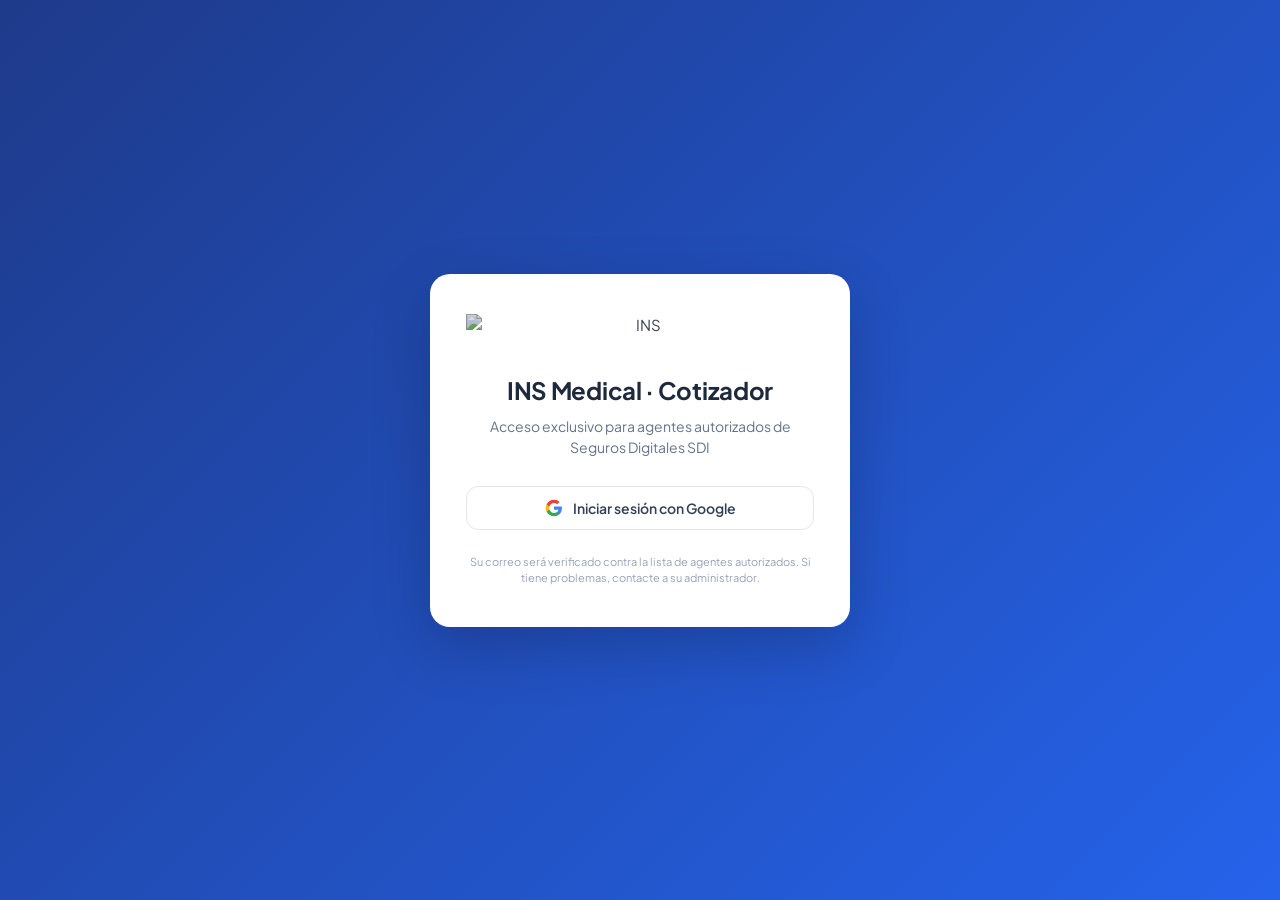
==== index.html @ 698c4444 "fix(poliza-emitida): enviar adjuntos por endpoint clasico (CORS) + correo de cliente editable - El e" ====
<!DOCTYPE html>
<html lang="es">
<head>
<meta charset="UTF-8" />
<meta name="viewport" content="width=device-width,initial-scale=1" />
<meta name="description" content="Cotizador INS Medical — Seguros Digitales SDI. Cotización familiar de seguros de gastos médicos." />
<title>INS Medical · Cotizador · Seguros Digitales</title>
<link rel="icon" type="image/svg+xml" href="favicon.svg" />
<link rel="apple-touch-icon" href="favicon.svg" />
<meta name="theme-color" content="#1E3A8A" />
<link rel="preconnect" href="https://fonts.googleapis.com" />
<link rel="preconnect" href="https://fonts.gstatic.com" crossorigin />
<link href="https://fonts.googleapis.com/css2?family=Plus+Jakarta+Sans:wght@300;400;500;600;700;800&family=JetBrains+Mono:wght@400;500&display=swap" rel="stylesheet" />
<style>
/* ═══════════════════════ DESIGN TOKENS ═══════════════════════ */
:root {
  --blue:        #2563EB;
  --blue-dark:   #1E3A8A;
  --blue-mid:    #3B82F6;
  --blue-light:  #DBEAFE;
  --blue-pale:   #EFF6FF;
  --reg:         #5B91D0;
  --reg-dark:    #2E6FA8;
  --reg-light:   #E0EFFA;
  --reg-line:    #BFDBEE;
  --teal:        #0F766E;
  --teal-light:  #CCFBF1;
  --green:       #059669;
  --green-dark:  #047857;
  --green-light: #D1FAE5;
  --amber:       #B45309;
  --amber-light: #FEF3C7;
  --red:         #DC2626;
  --red-light:   #FEE2E2;
  --bg:          #F8FAFC;
  --white:       #FFFFFF;
  --ink:         #1E293B;
  --ink-2:       #334155;
  --ink-3:       #64748B;
  --ink-4:       #94A3B8;
  --line:        #E2E8F0;
  --line-2:      #F1F5F9;
  --r:           12px;
  --rl:          16px;
  --rxl:         20px;
  --sh:          0 1px 3px rgba(30,58,138,.08);
  --sh-md:       0 4px 12px rgba(30,58,138,.10);
  --sh-lg:       0 8px 24px rgba(30,58,138,.14);
}

* { box-sizing: border-box; margin: 0; padding: 0; }
html { font-size: 15px; }
body { font-family: 'Plus Jakarta Sans', sans-serif; background: var(--bg); color: var(--ink); line-height: 1.5; min-height: 100vh; }
button, input, select, textarea { font-family: inherit; color: inherit; }
a { color: var(--blue); text-decoration: none; }
a:hover { text-decoration: underline; }

/* ═══════════════════════ VIEW ROUTING ═══════════════════════ */
[data-view] { display: none; }
[data-view].active { display: block; }

/* ═══════════════════════ LOADING ═══════════════════════ */
.loading {
  min-height: 100vh; display: grid; place-items: center;
  font-size: 14px; color: var(--ink-3);
}
.loading .spinner {
  width: 36px; height: 36px; border: 3px solid var(--line);
  border-top-color: var(--blue); border-radius: 50%;
  animation: spin 0.9s linear infinite; margin: 0 auto 14px;
}
@keyframes spin { to { transform: rotate(360deg); } }

/* ═══════════════════════ LOGIN ═══════════════════════ */
.login-wrap {
  min-height: 100vh; display: grid; place-items: center;
  background: linear-gradient(135deg, var(--blue-dark) 0%, var(--blue) 100%);
  padding: 24px;
}
.login-card {
  background: var(--white); border-radius: var(--rxl);
  padding: 40px 36px; max-width: 420px; width: 100%;
  box-shadow: 0 20px 60px rgba(0,0,0,.2);
  text-align: center;
}
.login-card .ins-logo { height: 36px; margin: 0 auto 22px; display: block; }
.login-card h1 {
  font-size: 24px; font-weight: 700; color: var(--ink);
  letter-spacing: -.3px; margin-bottom: 8px;
}
.login-card .sub { font-size: 14px; color: var(--ink-3); margin-bottom: 28px; }
.login-card .gsi-btn {
  display: flex; align-items: center; justify-content: center; gap: 10px;
  width: 100%; padding: 12px 20px; background: var(--white);
  border: 1.5px solid var(--line); border-radius: var(--r);
  font-size: 14px; font-weight: 600; color: var(--ink-2);
  cursor: pointer; transition: border-color .15s, box-shadow .15s;
}
.login-card .gsi-btn:hover { border-color: var(--blue); box-shadow: var(--sh-md); }
.login-card .gsi-icon { width: 18px; height: 18px; }
.login-card .footnote { font-size: 11px; color: var(--ink-4); margin-top: 24px; line-height: 1.5; }

/* ═══════════════════════ BLOQUEADO ═══════════════════════ */
.bloq-wrap {
  min-height: 100vh; display: grid; place-items: center;
  background: var(--bg); padding: 24px;
}
.bloq-card {
  background: var(--white); border-radius: var(--rxl);
  padding: 40px 36px; max-width: 460px; width: 100%;
  box-shadow: var(--sh-md); text-align: center;
}
.bloq-card .icon { font-size: 36px; margin-bottom: 12px; }
.bloq-card h1 { font-size: 22px; font-weight: 700; color: var(--ink); margin-bottom: 8px; }
.bloq-card p { font-size: 14px; color: var(--ink-3); margin-bottom: 18px; line-height: 1.6; }
.bloq-card .ag-email { font-family: 'JetBrains Mono', monospace; font-size: 13px; color: var(--ink); background: var(--bg); padding: 6px 10px; border-radius: 6px; display: inline-block; margin-bottom: 18px; }
.bloq-card .btn-logout {
  background: var(--blue); color: #fff; border: none;
  padding: 10px 22px; border-radius: var(--r); font-weight: 600;
  font-size: 13px; cursor: pointer;
}

/* ═══════════════════════ AGENT HEADER ═══════════════════════ */
.hdr {
  background: linear-gradient(135deg, var(--blue-dark) 0%, var(--blue) 100%);
  color: #fff; display: flex; align-items: center;
  padding: 0 28px; height: 60px; gap: 14px;
}
.hdr-logo { display: flex; align-items: center; gap: 12px; flex: 1; min-width: 0; }
.hdr-ins-logo { height: 28px; width: auto; filter: brightness(0) invert(1); opacity: .9; flex-shrink: 0; }
.hdr-sep { width: 1px; height: 22px; background: rgba(255,255,255,.25); flex-shrink: 0; }
.hdr-prod {
  font-size: 17px; font-weight: 700; color: #fff;
  letter-spacing: -.3px; white-space: nowrap;
}
.hdr-prod span { color: rgba(255,255,255,.55); font-weight: 400; font-size: 15px; }
.hdr-badge {
  background: rgba(255,255,255,.12); border: 1px solid rgba(255,255,255,.18);
  padding: 4px 12px; border-radius: 100px; font-size: 12px;
  color: rgba(255,255,255,.8); white-space: nowrap;
}
.hdr-user { font-size: 13px; color: rgba(255,255,255,.7); white-space: nowrap; }
.hdr-user strong { color: #fff; font-weight: 600; }
.hdr-out {
  background: rgba(255,255,255,.1); border: 1px solid rgba(255,255,255,.2);
  color: #fff; padding: 6px 14px; border-radius: 8px;
  font-size: 12px; font-weight: 500; cursor: pointer; white-space: nowrap;
}
.hdr-out:hover { background: rgba(255,255,255,.18); }

/* ═══════════════════════ STEPPER ═══════════════════════ */
.stepper {
  background: var(--white); border-bottom: 1px solid var(--line);
  padding: 0 28px; display: flex; align-items: stretch;
  overflow-x: auto; -webkit-overflow-scrolling: touch;
}
.step {
  display: flex; align-items: center; gap: 10px;
  padding: 16px 20px; font-size: 13px; font-weight: 500;
  color: var(--ink-4); border-bottom: 3px solid transparent;
  cursor: pointer; user-select: none; white-space: nowrap;
  transition: all .15s; background: none; border-left: none; border-right: none; border-top: none;
}
.step:hover { color: var(--ink-2); }
.step.active { color: var(--blue); border-bottom-color: var(--blue); }
.step.done { color: var(--green); }
.step-dot {
  width: 24px; height: 24px; border-radius: 50%;
  background: var(--line-2); border: 2px solid var(--line);
  display: grid; place-items: center; font-size: 11px; font-weight: 700;
  flex-shrink: 0; transition: all .15s;
}
.step.active .step-dot { background: var(--blue); border-color: var(--blue); color: #fff; }
.step.done .step-dot { background: var(--green); border-color: var(--green); color: #fff; }
.step-div { width: 28px; height: 1px; background: var(--line); align-self: center; flex-shrink: 0; }
.step-hist { margin-left: auto; }
.step-hist .step-dot { background: var(--line-2); border-color: var(--line); }
.step-hist.active .step-dot { background: var(--ink-2); border-color: var(--ink-2); color: #fff; }
.step-hist.active { color: var(--ink-2); border-bottom-color: var(--ink-2); }

/* ═══════════════════════ MAIN CONTAINER ═══════════════════════ */
.main { max-width: 1180px; margin: 0 auto; padding: 28px; }
.page-hdr { margin-bottom: 22px; display: flex; justify-content: space-between; align-items: flex-start; gap: 16px; flex-wrap: wrap; }
.page-title { font-size: 22px; font-weight: 700; color: var(--ink); letter-spacing: -.3px; }
.page-sub { font-size: 13px; color: var(--ink-3); margin-top: 3px; }
.paso { display: none; }
.paso.active { display: block; }

/* ═══════════════════════ PASO 1: CLIENT + ASEGURADOS ═══════════════════════ */
.cli-form {
  background: var(--white); border: 1.5px solid var(--line);
  border-radius: var(--rxl); padding: 22px 24px; margin-bottom: 22px;
  box-shadow: var(--sh);
}
.cli-form-title { font-size: 14px; font-weight: 700; color: var(--ink); margin-bottom: 14px; }
.cli-grid {
  display: grid; grid-template-columns: repeat(2, 1fr);
  gap: 14px 16px;
}
.field { display: flex; flex-direction: column; gap: 5px; }
.field-lbl {
  font-size: 11px; font-weight: 700; text-transform: uppercase;
  letter-spacing: .5px; color: var(--ink-4);
}
.field-lbl .req { color: var(--red); margin-left: 2px; }
.field-input {
  padding: 9px 12px; border: 1.5px solid var(--line);
  border-radius: var(--r); font-size: 13px; color: var(--ink);
  background: var(--white); outline: none; font-family: inherit;
  transition: border-color .15s;
}
.field-input:focus { border-color: var(--blue); }
.field-input.error { border-color: var(--red); }
.field-help { font-size: 11px; color: var(--ink-3); }
.field-err { font-size: 11px; color: var(--red); }

/* Asegurados list */
.aseg-section {
  background: var(--white); border: 1.5px solid var(--line);
  border-radius: var(--rxl); padding: 22px 24px;
  box-shadow: var(--sh);
}
.aseg-head { display: flex; justify-content: space-between; align-items: center; margin-bottom: 14px; gap: 12px; flex-wrap: wrap; }
.aseg-head-title { font-size: 14px; font-weight: 700; color: var(--ink); }
.aseg-head-sub { font-size: 12px; color: var(--ink-3); margin-top: 2px; }
.aseg-add {
  background: var(--blue); color: #fff; border: none;
  padding: 9px 16px; border-radius: var(--r);
  font-size: 13px; font-weight: 600; cursor: pointer;
  display: flex; align-items: center; gap: 6px;
}
.aseg-add:hover { background: var(--blue-dark); }
.aseg-list { display: flex; flex-direction: column; gap: 10px; }
.aseg-item {
  display: flex; align-items: center; gap: 14px;
  padding: 14px 16px; background: var(--bg);
  border: 1px solid var(--line-2); border-radius: var(--r);
}
.aseg-av {
  width: 38px; height: 38px; border-radius: 50%;
  background: var(--blue-light); color: var(--blue);
  display: grid; place-items: center; font-size: 13px; font-weight: 800;
  flex-shrink: 0;
}
.aseg-info { flex: 1; min-width: 0; }
.aseg-name { font-size: 14px; font-weight: 600; color: var(--ink); }
.aseg-meta { font-size: 12px; color: var(--ink-3); margin-top: 2px; }
.aseg-meta .dot { color: var(--ink-4); margin: 0 6px; }
.aseg-actions { display: flex; gap: 6px; flex-shrink: 0; }
.aseg-btn {
  background: var(--white); border: 1px solid var(--line);
  padding: 6px 10px; border-radius: 6px; font-size: 12px;
  color: var(--ink-2); cursor: pointer; font-weight: 500;
}
.aseg-btn:hover { background: var(--bg); }
.aseg-btn.danger { color: var(--red); }
.aseg-btn.danger:hover { background: var(--red-light); border-color: var(--red); }
.aseg-empty {
  text-align: center; padding: 32px 16px; color: var(--ink-3);
  font-size: 13px; background: var(--bg);
  border: 1px dashed var(--line); border-radius: var(--r);
}

/* ═══════════════════════ MODAL ═══════════════════════ */
.modal-overlay {
  position: fixed; inset: 0; background: rgba(15,23,42,.5);
  display: none; align-items: center; justify-content: center;
  z-index: 1000; padding: 20px; backdrop-filter: blur(2px);
}
.modal-overlay.open { display: flex; }
.modal {
  background: var(--white); border-radius: var(--rxl);
  max-width: 480px; width: 100%; max-height: 90vh; overflow: auto;
  box-shadow: 0 24px 70px rgba(0,0,0,.25);
}
.modal-hd {
  padding: 20px 24px 14px; border-bottom: 1px solid var(--line-2);
  display: flex; justify-content: space-between; align-items: center;
}
.modal-title { font-size: 17px; font-weight: 700; color: var(--ink); letter-spacing: -.2px; }
.modal-close {
  background: none; border: none; cursor: pointer;
  width: 28px; height: 28px; border-radius: 6px;
  display: grid; place-items: center; color: var(--ink-3);
  font-size: 18px;
}
.modal-close:hover { background: var(--bg); color: var(--ink); }
.modal-body { padding: 18px 24px 22px; display: flex; flex-direction: column; gap: 14px; }
.modal-foot {
  padding: 14px 24px; border-top: 1px solid var(--line-2);
  display: flex; justify-content: flex-end; gap: 8px;
  background: var(--bg);
}
.modal-foot.between { justify-content: space-between; }
.btn {
  padding: 9px 18px; border-radius: var(--r);
  font-size: 13px; font-weight: 600; cursor: pointer;
  border: none; display: inline-flex; align-items: center; gap: 6px;
  transition: opacity .1s;
}
.btn:hover { opacity: .88; }
.btn-pri { background: var(--blue); color: #fff; }
.btn-out { background: var(--white); color: var(--blue); border: 1.5px solid var(--blue); }
.btn-out:hover { background: var(--blue-pale); }
.btn-gray { background: var(--white); color: var(--ink-2); border: 1.5px solid var(--line); }
.btn-gray:hover { background: var(--bg); }
.btn-danger { background: var(--red); color: #fff; }
.btn-wa { background: #128C7E; color: #fff; }
.btn-success { background: var(--green); color: #fff; }
.btn:disabled { opacity: .4; cursor: not-allowed; }

/* Radio group inside modal */
.radio-group { display: grid; grid-template-columns: 1fr 1fr; gap: 8px; }
.radio-pill {
  border: 1.5px solid var(--line); border-radius: var(--r);
  padding: 10px 12px; cursor: pointer; font-size: 13px;
  display: flex; align-items: center; gap: 8px;
  background: var(--white); transition: all .15s;
}
.radio-pill input { margin: 0; accent-color: var(--blue); }
.radio-pill:has(input:checked) { border-color: var(--blue); background: var(--blue-pale); }
.radio-pill .icon { font-size: 16px; }

/* ═══════════════════════ PASO 2: PRODUCTS ═══════════════════════ */
.aseg-bar {
  display: flex; align-items: center; gap: 8px;
  margin-bottom: 22px; flex-wrap: wrap;
}
.aseg-bar-lbl {
  font-size: 11px; font-weight: 700; text-transform: uppercase;
  letter-spacing: .6px; color: var(--ink-4); margin-right: 4px;
}
.aseg-pill {
  display: flex; align-items: center; gap: 7px;
  background: var(--white); border: 1.5px solid var(--line);
  padding: 5px 13px 5px 7px; border-radius: 100px; font-size: 13px;
  box-shadow: 0 1px 3px rgba(30,58,138,.04);
}
.aseg-pill-av {
  width: 24px; height: 24px; border-radius: 50%;
  background: var(--blue-light); color: var(--blue);
  display: grid; place-items: center; font-size: 10px; font-weight: 800;
}
.aseg-pill-nm { font-weight: 600; color: var(--ink); }
.aseg-pill-i { color: var(--ink-3); font-size: 12px; }

/* Variant toggle Con/Sin Reducción (auto-shown if any aseg >= 70) */
.variant-toggle {
  background: var(--amber-light); border: 1px solid #FBBF24;
  border-radius: var(--rl); padding: 14px 18px; margin-bottom: 18px;
  display: flex; gap: 16px; align-items: flex-start; flex-wrap: wrap;
}
.variant-toggle .icon { font-size: 18px; flex-shrink: 0; }
.variant-toggle .text { flex: 1; min-width: 200px; font-size: 12.5px; color: #78350F; line-height: 1.55; }
.variant-toggle .text strong { color: #92400E; }
.variant-toggle .ctl { display: flex; gap: 8px; }
.variant-toggle .ctl button {
  padding: 7px 14px; border-radius: 100px; border: 1.5px solid #FBBF24;
  background: var(--white); color: #92400E; font-size: 12px; font-weight: 600; cursor: pointer;
}
.variant-toggle .ctl button.on { background: #92400E; color: #fff; }

/* Banner de aviso de datos */
.data-warn {
  background: var(--amber-light); border: 1px solid #FBBF24;
  border-radius: var(--rl); padding: 12px 18px; margin-bottom: 14px;
  display: flex; gap: 14px; align-items: flex-start;
  font-size: 12.5px; color: #78350F; line-height: 1.55;
}
.data-warn .icon { font-size: 18px; flex-shrink: 0; }
.data-warn strong { color: #92400E; }

/* Opciones cotización (AMP epidemias) */
.opt-toggle {
  background: var(--blue-pale); border: 1px solid var(--blue-light);
  border-radius: var(--rl); padding: 14px 18px; margin-bottom: 18px;
  display: flex; gap: 16px; align-items: flex-start; flex-wrap: wrap;
}
.opt-toggle .icon { font-size: 18px; flex-shrink: 0; }
.opt-toggle .text { flex: 1; min-width: 240px; font-size: 12.5px; color: var(--blue-dark); line-height: 1.55; }
.opt-toggle .text strong { color: var(--blue-dark); }
.opt-toggle .text .note { color: var(--ink-3); font-size: 11px; margin-top: 3px; }
.opt-toggle .ctl { display: flex; gap: 8px; }
.opt-toggle .ctl button {
  padding: 7px 14px; border-radius: 100px; border: 1.5px solid var(--blue);
  background: var(--white); color: var(--blue-dark); font-size: 12px; font-weight: 600; cursor: pointer;
}
.opt-toggle .ctl button.on { background: var(--blue); color: #fff; }

/* Products grid */
.prods-grid {
  display: grid; grid-template-columns: repeat(3, 1fr);
  gap: 18px; margin-bottom: 22px;
}

.pc {
  background: var(--white); border: 1.5px solid var(--line);
  border-radius: var(--rxl); overflow: hidden;
  box-shadow: 0 1px 4px rgba(30,58,138,.05);
  transition: box-shadow .2s, border-color .2s;
}
.pc.sel { border-color: var(--blue-mid); box-shadow: 0 4px 20px rgba(37,99,235,.14); }
.pc.sel.reg { border-color: var(--reg); box-shadow: 0 4px 20px rgba(91,145,208,.14); }
.pc.sel.gd { border-color: var(--green); box-shadow: 0 4px 20px rgba(5,150,105,.14); }
.pc-bar { height: 4px; background: var(--line); }
.pc.sel .pc-bar { background: linear-gradient(90deg, var(--blue) 0%, var(--blue-mid) 100%); }
.pc.sel.reg .pc-bar { background: linear-gradient(90deg, var(--reg-dark) 0%, var(--reg) 100%); }
.pc.sel.gd .pc-bar { background: linear-gradient(90deg, var(--green) 0%, var(--teal) 100%); }

.pc-hd { padding: 18px 18px 14px; border-bottom: 1px solid var(--line-2); }
.pc-top { display: flex; align-items: flex-start; gap: 10px; margin-bottom: 10px; cursor: pointer; }
.pc-ck {
  width: 22px; height: 22px; border-radius: 6px;
  border: 2px solid var(--line); background: var(--white);
  display: grid; place-items: center; flex-shrink: 0; margin-top: 2px;
  color: transparent; font-size: 13px; font-weight: 800;
  transition: all .15s;
}
.sel .pc-ck { background: var(--blue); border-color: var(--blue); color: #fff; }
.sel.reg .pc-ck { background: var(--reg); border-color: var(--reg); }
.sel.gd .pc-ck { background: var(--green); border-color: var(--green); }
.pc-nm { font-size: 15px; font-weight: 700; color: var(--ink); line-height: 1.25; letter-spacing: -.2px; }
.pc-tg { font-size: 12px; color: var(--ink-3); margin-top: 2px; }
.pc-pill {
  display: inline-flex; align-items: center; gap: 5px;
  background: var(--blue-pale); color: var(--blue);
  font-size: 11px; font-weight: 700; padding: 3px 10px;
  border-radius: 100px; letter-spacing: .2px;
}
.sel.reg .pc-pill { background: var(--reg-light); color: var(--reg-dark); }
.sel.gd .pc-pill { background: var(--green-light); color: var(--green-dark); }

.pc-bd { padding: 14px 18px; border-bottom: 1px solid var(--line-2); }
.fld-l {
  font-size: 11px; font-weight: 700; text-transform: uppercase;
  letter-spacing: .5px; color: var(--ink-4); margin-bottom: 7px;
}
.fld-sel {
  width: 100%; padding: 9px 12px; border: 1.5px solid var(--line);
  border-radius: var(--r); font-family: inherit; font-size: 13px;
  color: var(--ink); background: var(--bg); cursor: pointer;
  outline: none; font-weight: 500;
}
.fld-sel:focus { border-color: var(--blue); background: var(--white); }
.sel.reg .fld-sel:focus { border-color: var(--reg); }
.sel.gd .fld-sel:focus { border-color: var(--green); }

.pc-primas { padding: 14px 18px; }
.pr-row {
  display: flex; justify-content: space-between; align-items: center;
  padding: 6px 0; font-size: 13px;
}
.pr-row + .pr-row { border-top: 1px solid var(--line-2); }
.pr-nm { font-weight: 600; color: var(--ink-2); }
.pr-rel { font-size: 11px; color: var(--ink-4); font-weight: 400; }
.pr-amt { font-family: 'JetBrains Mono', monospace; font-size: 13px; font-weight: 500; color: var(--ink); }

.pc-tot {
  display: flex; justify-content: space-between; align-items: center;
  padding: 13px 18px; background: var(--bg); border-top: 1.5px solid var(--line);
}
.sel .pc-tot { background: var(--blue-pale); border-top-color: var(--blue-light); }
.sel.reg .pc-tot { background: var(--reg-light); border-top-color: var(--reg-line); }
.sel.gd .pc-tot { background: var(--green-light); border-top-color: #A7F3D0; }
.tot-l {
  font-size: 12px; font-weight: 700; text-transform: uppercase;
  letter-spacing: .4px; color: var(--ink-3);
}
.sel .tot-l { color: var(--blue-dark); }
.sel.reg .tot-l { color: var(--reg-dark); }
.sel.gd .tot-l { color: var(--green-dark); }
.tot-n {
  font-family: 'JetBrains Mono', monospace; font-size: 20px;
  font-weight: 700; color: var(--ink);
}
.sel .tot-n { color: var(--blue-dark); }
.sel.reg .tot-n { color: var(--reg-dark); }
.sel.gd .tot-n { color: var(--green-dark); }
.tot-c { font-family: 'Plus Jakarta Sans', sans-serif; font-size: 11px; color: var(--ink-3); margin-left: 3px; font-weight: 500; }

/* ═══════════════════════ PASO 3: SEND ═══════════════════════ */
.send-band {
  background: var(--white); border: 1.5px solid var(--line);
  border-radius: var(--rl); padding: 18px 22px;
  margin-bottom: 22px; box-shadow: var(--sh);
}
.send-band-title { font-size: 14px; font-weight: 700; color: var(--ink); margin-bottom: 4px; }
.send-band-sub { font-size: 12px; color: var(--ink-3); margin-bottom: 14px; }
.send-prods { display: flex; flex-wrap: wrap; gap: 10px; margin-bottom: 18px; }
.send-prod {
  display: flex; align-items: center; gap: 8px;
  padding: 9px 16px; background: var(--bg); border: 1.5px solid var(--line);
  border-radius: var(--r); cursor: pointer;
  font-size: 13px; font-weight: 500;
  transition: all .15s;
}
.send-prod:has(input:checked) {
  background: var(--blue-pale); border-color: var(--blue); color: var(--blue-dark);
}
.send-prod:has(input:checked).reg { background: var(--reg-light); border-color: var(--reg); color: var(--reg-dark); }
.send-prod:has(input:checked).gd { background: var(--green-light); border-color: var(--green); color: var(--green-dark); }
.send-prod input { accent-color: var(--blue); }
.send-prod .nm { font-weight: 600; }
.send-prod .pr { font-family: 'JetBrains Mono', monospace; font-size: 12px; font-weight: 700; }

.send-recommended {
  background: var(--blue-pale); border: 1px solid var(--blue-light);
  border-radius: var(--r); padding: 12px 14px; margin-bottom: 18px;
  font-size: 12.5px; color: var(--blue-dark); display: flex; gap: 10px; align-items: flex-start;
}
.send-recommended select {
  margin-left: 8px; padding: 4px 10px; border: 1px solid var(--blue-light);
  border-radius: 6px; background: var(--white); font-size: 12px; font-weight: 600;
  color: var(--blue-dark); font-family: inherit;
}
.send-recommended-icon { font-size: 16px; }

.send-actions {
  display: flex; justify-content: space-between; align-items: center;
  gap: 12px; flex-wrap: wrap;
}
.send-link-box {
  flex: 1; min-width: 200px;
  background: var(--bg); border: 1px dashed var(--line);
  padding: 9px 14px; border-radius: var(--r);
  font-family: 'JetBrains Mono', monospace; font-size: 11px;
  color: var(--ink-3); overflow: hidden; text-overflow: ellipsis; white-space: nowrap;
}
.send-btns { display: flex; gap: 8px; flex-wrap: wrap; }

/* ═══════════════════════ NAV BAND (paso 1→2→3) ═══════════════════════ */
.nav-band {
  display: flex; justify-content: space-between; align-items: center;
  gap: 12px; margin-top: 24px; padding-top: 18px; border-top: 1px solid var(--line);
}
.nav-band .btn { font-size: 13.5px; padding: 11px 24px; }

/* ═══════════════════════ HISTORY ═══════════════════════ */
.hist-list { display: flex; flex-direction: column; gap: 12px; }
.hist-empty {
  background: var(--white); border: 1px dashed var(--line);
  border-radius: var(--rl); padding: 40px 20px;
  text-align: center; color: var(--ink-3); font-size: 13px;
}
.hist-card {
  background: var(--white); border: 1.5px solid var(--line);
  border-radius: var(--rl); padding: 16px 20px;
  display: grid; grid-template-columns: 1fr auto; gap: 14px;
  box-shadow: var(--sh);
}
.hist-info {}
.hist-row1 {
  display: flex; gap: 10px; align-items: center;
  font-size: 14px; margin-bottom: 4px; flex-wrap: wrap;
}
.hist-id { font-family: 'JetBrains Mono', monospace; font-size: 12px; color: var(--ink-3); }
.hist-cli { font-weight: 700; color: var(--ink); }
.hist-state {
  font-size: 11px; font-weight: 700; padding: 2px 8px;
  border-radius: 100px; text-transform: uppercase; letter-spacing: .3px;
}
.hist-state.pendiente { background: var(--amber-light); color: var(--amber); }
.hist-state.aceptada  { background: var(--green-light); color: var(--green-dark); }
.hist-state.eliminada { background: var(--red-light); color: var(--red); }
.hist-row2 { font-size: 12px; color: var(--ink-3); display: flex; gap: 14px; flex-wrap: wrap; }
.hist-row2 .meta-amt { font-family: 'JetBrains Mono', monospace; color: var(--ink); font-weight: 600; }
.hist-actions { display: flex; gap: 6px; flex-wrap: wrap; align-items: center; }
.hist-act {
  background: var(--white); border: 1px solid var(--line);
  padding: 6px 10px; border-radius: 6px; font-size: 11.5px;
  color: var(--ink-2); cursor: pointer; font-weight: 500;
}
.hist-act:hover { background: var(--bg); }
.hist-act.danger { color: var(--red); }
.hist-act.primary { background: var(--blue); color: #fff; border-color: var(--blue); }
.hist-act.poliza { background: #D97706; color: #fff; border-color: #D97706; font-weight: 600; }
.hist-act.poliza:hover { background: #B45309; border-color: #B45309; }

/* ═══════════════════════ PÓLIZAS VIGENTES (TAB) ═══════════════════════ */
.step-vig .step-dot { background: #FEF3C7; border-color: #D97706; color: #D97706; }
.step-vig.active .step-dot { background: #D97706; border-color: #D97706; color: #fff; }
.step-vig.active { color: #92400E; border-bottom-color: #D97706; }
.paso-vig.active { display: block; }
.vig-badge { background: #D97706; color: #fff; border-radius: 100px; font-size: 10px; padding: 1px 6px; margin-left: 4px; display: none; }
.vig-wrap { background: var(--white); border: 1.5px solid var(--line); border-radius: var(--rl); overflow: hidden; box-shadow: var(--sh); }
.vig-table { width: 100%; border-collapse: collapse; font-size: 13px; }
.vig-table th { text-align: left; padding: 9px 14px; color: var(--ink-3); font-size: 11px; font-weight: 700; text-transform: uppercase; letter-spacing: .4px; background: var(--bg); border-bottom: 1px solid var(--line); }
.vig-table td { padding: 13px 14px; border-bottom: 1px solid var(--line-2); vertical-align: middle; }
.vig-table tr:last-child td { border-bottom: none; }
.vig-nm { font-weight: 700; color: var(--ink); font-size: 13.5px; }
.vig-meta { font-size: 11.5px; color: var(--ink-3); margin-top: 1px; }
.vig-prod { font-size: 12px; color: var(--ink-2); }
.vig-num { font-family: 'JetBrains Mono', monospace; font-size: 12px; font-weight: 500; color: var(--ink); }
.vig-num.sin { color: var(--ink-3); font-style: italic; font-family: 'Plus Jakarta Sans', sans-serif; font-weight: 400; }
.vig-guia { font-size: 11px; font-weight: 700; padding: 2px 8px; border-radius: 100px; text-transform: uppercase; letter-spacing: .3px; }
.vig-guia.enviada { background: var(--green-light); color: var(--green-dark); }
.vig-guia.pendiente { background: var(--amber-light); color: var(--amber); }

/* ═══════════════════════ TOASTS ═══════════════════════ */
.toast-wrap {
  position: fixed; bottom: 24px; right: 24px; z-index: 2000;
  display: flex; flex-direction: column; gap: 8px;
}
.toast {
  background: var(--ink); color: #fff; padding: 12px 18px;
  border-radius: var(--r); font-size: 13px; box-shadow: 0 4px 16px rgba(0,0,0,.2);
  max-width: 360px; display: flex; gap: 10px; align-items: center;
  animation: toast-in .25s ease-out;
}
.toast.success { background: var(--green-dark); }
.toast.error { background: var(--red); }
@keyframes toast-in { from { transform: translateY(20px); opacity: 0; } to { transform: translateY(0); opacity: 1; } }

/* ═══════════════════════ CLIENT VIEW ═══════════════════════ */
[data-view="cliente"] { background: var(--white); font-size: 14.5px; }

.cv-hero {
  background: linear-gradient(150deg, #0F2567 0%, #1E3A8A 35%, #1D4ED8 70%, #2563EB 100%);
  color: #fff; padding: 0; position: relative; overflow: hidden;
}
.cv-hero::before {
  content: ''; position: absolute; inset: 0;
  background-image: url("data:image/svg+xml,%3Csvg width='60' height='60' viewBox='0 0 60 60' xmlns='http://www.w3.org/2000/svg'%3E%3Cg fill='%23ffffff' fill-opacity='.03'%3E%3Cpath d='M36 34v-4h-2v4h-4v2h4v4h2v-4h4v-2h-4zM6 4V0H4v4H0v2h4v4h2V6h4V4H6z'/%3E%3C/g%3E%3C/svg%3E");
  pointer-events: none;
}

.ins-topbar {
  border-bottom: 1px solid rgba(255,255,255,.1);
  padding: 12px 28px; display: flex; align-items: center;
  justify-content: space-between; position: relative; z-index: 1;
  gap: 16px; flex-wrap: wrap;
}
.ins-topbar-l { display: flex; align-items: center; gap: 12px; flex-wrap: wrap; }
.ins-logo-img { height: 30px; width: auto; display: block; filter: brightness(0) invert(1); opacity: .9; }
.ins-topbar-sep { width: 1px; height: 22px; background: rgba(255,255,255,.2); }
.ins-topbar-prod { font-size: 15px; font-weight: 600; color: #fff; letter-spacing: -.2px; }
.ins-topbar-agent { font-size: 12px; color: rgba(255,255,255,.55); }
.ins-topbar-r { font-size: 11.5px; color: rgba(255,255,255,.45); }

.cv-hero-body {
  padding: 44px 28px 40px; text-align: center; position: relative; z-index: 1;
}
.cv-ey {
  font-size: 11px; letter-spacing: 2px; text-transform: uppercase;
  color: rgba(255,255,255,.5); margin-bottom: 10px; font-weight: 600;
}
.cv-ttl {
  font-size: 30px; font-weight: 800; line-height: 1.2; letter-spacing: -.5px;
}
.cv-sub { font-size: 14px; color: rgba(255,255,255,.55); margin-top: 8px; }
.cv-chips {
  display: flex; justify-content: center; gap: 8px;
  margin-top: 18px; flex-wrap: wrap;
}
.cv-chip {
  background: rgba(255,255,255,.1); border: 1px solid rgba(255,255,255,.15);
  padding: 5px 14px; border-radius: 100px; font-size: 12px;
  color: rgba(255,255,255,.85); font-weight: 500;
}

/* ═══════════════════════ COMPARISON ═══════════════════════ */
.cmp-wrap { max-width: 1180px; margin: 0 auto; padding: 36px 28px 24px; }
.cmp-ttl {
  font-size: 19px; font-weight: 700; color: var(--ink);
  letter-spacing: -.3px; margin-bottom: 4px;
}
.cmp-sub { font-size: 13px; color: var(--ink-3); margin-bottom: 18px; }

.price-cards {
  display: grid; gap: 14px; margin-bottom: 24px;
}
.price-cards.n-1 { grid-template-columns: 1fr; max-width: 460px; margin-left: auto; margin-right: auto; }
.price-cards.n-2 { grid-template-columns: repeat(2, 1fr); max-width: 720px; margin-left: auto; margin-right: auto; }
.price-cards.n-3 { grid-template-columns: repeat(3, 1fr); }
.price-card {
  background: var(--white); border: 1.5px solid var(--line);
  border-radius: var(--rl); padding: 20px 18px; text-align: center;
  position: relative; overflow: hidden;
}
.price-card::before { content: ''; position: absolute; top: 0; left: 0; right: 0; height: 3px; background: var(--blue); }
.price-card.reg::before { background: linear-gradient(90deg, var(--reg-dark) 0%, var(--reg) 100%); }
.price-card.gd::before  { background: linear-gradient(90deg, var(--green) 0%, var(--teal) 100%); }
.price-card-nm { font-size: 14px; font-weight: 700; color: var(--ink); margin-bottom: 3px; }
.price-card-cov { font-size: 12px; color: var(--ink-3); }
.price-card-ded {
  display: inline-block; background: var(--blue-pale); color: var(--blue);
  font-size: 11px; font-weight: 700; padding: 3px 10px;
  border-radius: 100px; margin: 8px 0;
}
.price-card.reg .price-card-ded { background: var(--reg-light); color: var(--reg-dark); }
.price-card.gd .price-card-ded  { background: var(--green-light); color: var(--green-dark); }
.price-card-price {
  font-family: 'JetBrains Mono', monospace; font-size: 28px;
  font-weight: 700; color: var(--blue-dark); line-height: 1;
}
.price-card.reg .price-card-price { color: var(--reg-dark); }
.price-card.gd .price-card-price  { color: var(--green-dark); }
.price-card-psub { font-size: 11px; color: var(--ink-3); margin-top: 4px; font-weight: 400; }
.price-card-cta {
  margin-top: 12px; padding: 8px 16px; background: var(--blue); color: #fff;
  border: none; border-radius: var(--r); font-size: 12px; font-weight: 600;
  cursor: pointer; font-family: inherit; width: 100%;
}
.price-card.reg .price-card-cta { background: var(--reg); }
.price-card.gd .price-card-cta  { background: var(--green); }
.price-card-cta:hover { opacity: .88; }
.best-tag {
  position: absolute; top: 12px; right: 12px;
  background: var(--green); color: #fff; font-size: 10px;
  font-weight: 700; padding: 2px 8px; border-radius: 100px; letter-spacing: .3px;
}

/* TOOLTIPS de cobertura */
.has-tip { position: relative; display: inline-flex; align-items: center; gap: 5px; cursor: help; }
.tip-ico {
  display: inline-grid; place-items: center;
  width: 15px; height: 15px; border-radius: 50%;
  background: var(--blue-light); color: var(--blue);
  font-size: 9px; font-weight: 800; flex-shrink: 0; line-height: 1;
  font-style: normal;
}
.has-tip:hover .tip-ico, .has-tip:focus .tip-ico, .has-tip.tipped .tip-ico { background: var(--blue); color: #fff; }
.has-tip::after {
  content: attr(data-tip);
  position: absolute; left: 0; top: calc(100% + 8px);
  background: var(--ink); color: #fff;
  font-size: 11.5px; line-height: 1.55;
  padding: 9px 13px; border-radius: var(--r);
  width: 270px; z-index: 200; opacity: 0;
  pointer-events: none; font-family: 'Plus Jakarta Sans', sans-serif;
  font-weight: 400; box-shadow: 0 4px 16px rgba(0,0,0,.25);
  transition: opacity .12s;
}
.has-tip::before {
  content: ''; position: absolute; left: 8px; top: calc(100% + 2px);
  border: 6px solid transparent; border-bottom-color: var(--ink);
  opacity: 0; z-index: 200; transition: opacity .12s;
}
.has-tip:hover::after, .has-tip:focus::after, .has-tip.tipped::after,
.has-tip:hover::before, .has-tip:focus::before, .has-tip.tipped::before { opacity: 1; }

/* Coverage table */
.cov-wrap { border: 1.5px solid var(--line); border-radius: var(--rl); overflow: hidden; margin-bottom: 24px; }
.cov-hdr {
  display: grid; grid-template-columns: 220px repeat(var(--cols, 3), 1fr);
  background: var(--blue-dark); color: #fff;
}
.cov-hdr-lbl {
  padding: 13px 16px; font-size: 11px; font-weight: 700;
  text-transform: uppercase; letter-spacing: .6px; color: rgba(255,255,255,.55);
}
.cov-hdr-nm {
  padding: 13px 16px; font-size: 13px; font-weight: 700;
  text-align: center; border-left: 1px solid rgba(255,255,255,.1);
}
.cov-sec {
  display: grid; grid-template-columns: 220px repeat(var(--cols, 3), 1fr);
  background: linear-gradient(90deg, var(--blue) 0%, var(--blue-mid) 100%);
}
.cov-sec-lbl {
  padding: 7px 16px; font-size: 11px; font-weight: 700;
  text-transform: uppercase; letter-spacing: .6px;
  color: rgba(255,255,255,.9); grid-column: 1 / -1;
}
.cov-row {
  display: grid; grid-template-columns: 220px repeat(var(--cols, 3), 1fr);
  border-bottom: 1px solid var(--line-2);
}
.cov-row:last-child { border-bottom: none; }
.cov-row:nth-child(even) { background: var(--bg); }
.cc {
  padding: 10px 16px; font-size: 13px;
  display: flex; align-items: center;
  border-left: 1px solid var(--line-2);
}
.cc:first-child { border-left: none; }
.cc-lbl { color: var(--ink-2); font-weight: 500; }
.cc-val { font-family: 'JetBrains Mono', monospace; font-size: 12.5px; justify-content: center; text-align: center; }
.cc-val.hl { color: var(--blue); font-weight: 600; }
.cc-val.gd-val { color: var(--green); font-weight: 600; }
.cc-val.reg-val { color: var(--reg-dark); font-weight: 600; }
.cc-val.na { color: var(--ink-4); }

/* PAYMENT */
.pay-wrap { max-width: 1180px; margin: 0 auto; padding: 0 28px 28px; }
.pay-hdr { font-size: 19px; font-weight: 700; color: var(--ink); letter-spacing: -.3px; margin-bottom: 4px; }
.pay-sub { font-size: 13px; color: var(--ink-3); margin-bottom: 16px; }
.pay-grid { display: grid; grid-template-columns: repeat(3, 1fr); gap: 12px; }
.pay-card {
  background: var(--white); border: 1.5px solid var(--line);
  border-radius: var(--rl); padding: 16px; text-align: center;
  position: relative; overflow: hidden;
}
.pay-card.rec {
  border-color: var(--blue); box-shadow: 0 0 0 3px rgba(37,99,235,.1);
}
.pay-card.rec::before { content: ''; position: absolute; top: 0; left: 0; right: 0; height: 3px; background: var(--blue); }
.pay-rec-tag {
  display: inline-block; background: var(--green); color: #fff;
  font-size: 10px; font-weight: 700; padding: 2px 10px;
  border-radius: 100px; margin-bottom: 8px; letter-spacing: .3px;
}
.pay-frm { font-size: 14px; font-weight: 700; color: var(--ink); margin-bottom: 3px; }
.pay-rcg { font-size: 11px; color: var(--ink-3); font-weight: 400; }
.pay-rows { margin-top: 12px; display: flex; flex-direction: column; gap: 5px; }
.pay-row {
  display: flex; justify-content: space-between; align-items: center;
  font-size: 12px; padding: 4px 0; border-bottom: 1px solid var(--line-2);
}
.pay-row:last-child { border-bottom: none; }
.pay-prd { color: var(--ink-3); font-weight: 500; }
.pay-amt { font-family: 'JetBrains Mono', monospace; font-size: 13px; font-weight: 600; color: var(--ink); }

/* WAITING PERIODS */
.wait-wrap { max-width: 1180px; margin: 0 auto; padding: 0 28px 28px; }
.wait-box { background: var(--white); border: 1.5px solid var(--line); border-radius: var(--rl); overflow: hidden; }
.wait-hd { padding: 20px 24px; background: var(--blue-pale); border-bottom: 1px solid var(--blue-light); }
.wait-hd h3 { font-size: 17px; font-weight: 700; color: var(--blue-dark); letter-spacing: -.2px; }
.wait-hd p { font-size: 13px; color: var(--ink-3); margin-top: 3px; }
.wait-grid { display: grid; grid-template-columns: 1fr 1fr 1fr; padding: 18px 24px; gap: 0; }
.wait-col { padding: 0 18px; border-right: 1px solid var(--line-2); }
.wait-col:first-child { padding-left: 0; }
.wait-col:last-child { border-right: none; padding-right: 0; }
.wait-col-title {
  font-size: 11px; font-weight: 700; text-transform: uppercase;
  letter-spacing: .5px; color: var(--ink-4); margin-bottom: 10px;
  padding-bottom: 8px; border-bottom: 1px solid var(--line-2);
}
.wait-row {
  display: flex; justify-content: space-between; padding: 6px 0;
  font-size: 12.5px; border-bottom: 1px solid var(--line-2);
}
.wait-row:last-child { border-bottom: none; }
.wait-k { color: var(--ink-2); }
.wait-v { font-family: 'JetBrains Mono', monospace; font-weight: 600; color: var(--blue-dark); font-size: 12px; }
.wait-v.long { color: var(--red); }
.wait-v.good { color: var(--green); }
.wait-note {
  padding: 12px 24px; background: var(--bg);
  border-top: 1px solid var(--line-2);
  font-size: 12px; color: var(--ink-3); line-height: 1.6;
}
.wait-note strong { color: var(--ink-2); }

/* DOCS */
.docs-wrap { max-width: 1180px; margin: 0 auto; padding: 0 28px 28px; }
.docs-box { background: var(--white); border: 1.5px solid var(--line); border-radius: var(--rl); overflow: hidden; }
.docs-hd {
  padding: 22px 24px;
  background: linear-gradient(135deg, var(--blue-pale) 0%, var(--white) 70%);
  border-bottom: 1px solid var(--blue-light);
}
.docs-hd h3 { font-size: 17px; font-weight: 700; color: var(--blue-dark); letter-spacing: -.2px; }
.docs-hd h3 em { font-style: italic; color: var(--blue); }
.docs-hd p { font-size: 13px; color: var(--ink-3); margin-top: 4px; max-width: 60ch; line-height: 1.55; }
.docs-body { padding: 20px 24px; }
.docs-sec { margin-bottom: 20px; }
.docs-sec:last-child { margin-bottom: 0; }
.docs-sec-lbl {
  display: flex; align-items: center; gap: 8px;
  font-size: 11px; font-weight: 700; text-transform: uppercase;
  letter-spacing: .5px; color: var(--ink-4); margin-bottom: 10px; flex-wrap: wrap;
}
.docs-pin { width: 8px; height: 8px; border-radius: 50%; flex-shrink: 0; }
.docs-pin.base { background: var(--green); }
.docs-pin.cond { background: var(--blue); }
.docs-pin.info { background: var(--ink-3); }
.docs-trigger-chip {
  background: var(--blue-pale); color: var(--blue-dark);
  font-size: 10.5px; padding: 2px 8px; border-radius: 4px;
  font-weight: 600; text-transform: none; letter-spacing: 0;
  font-family: 'JetBrains Mono', monospace;
}
.docs-list { display: grid; grid-template-columns: 1fr 1fr; gap: 10px; }
.doc-item {
  display: flex; gap: 12px; align-items: flex-start;
  padding: 12px 14px; background: var(--bg);
  border: 1px solid var(--line-2); border-radius: var(--r);
}
.doc-icon {
  width: 40px; height: 40px; border-radius: 8px;
  background: var(--white); border: 1px solid var(--line);
  display: grid; place-items: center; flex-shrink: 0; position: relative;
}
.doc-icon::after {
  content: 'PDF'; font-size: 8px; font-weight: 700; color: var(--blue);
  position: absolute; bottom: 4px; left: 50%; transform: translateX(-50%); letter-spacing: .3px;
}
.doc-icon::before {
  content: ''; position: absolute; top: 6px; left: 50%; transform: translateX(-50%);
  width: 16px; height: 13px; border: 1.5px solid var(--blue); border-radius: 2px;
}
.doc-icon.aviso::before, .doc-icon.aviso::after { display: none; }
.doc-icon.aviso { font-size: 22px; font-weight: 300; color: var(--blue-dark); }
.doc-info { flex: 1; min-width: 0; }
.doc-nm { font-size: 13px; font-weight: 600; color: var(--ink); margin-bottom: 2px; line-height: 1.3; }
.doc-desc { font-size: 11.5px; color: var(--ink-3); line-height: 1.5; }
.doc-dl {
  display: grid; place-items: center; width: 32px; height: 32px;
  background: var(--blue); color: #fff; border-radius: 7px;
  font-size: 13px; font-weight: 700; text-decoration: none;
  flex-shrink: 0; margin-top: 2px;
}
.doc-dl:hover { background: var(--blue-dark); text-decoration: none; }
.docs-note {
  margin-top: 16px; padding: 12px 16px;
  background: var(--bg); border-left: 3px solid var(--blue);
  border-radius: 0 var(--r) var(--r) 0;
  font-size: 12px; color: var(--ink-2); line-height: 1.65;
}
.docs-note strong { color: var(--ink); display: block; margin-bottom: 2px; }

/* CTA */
.cta-strip {
  background: linear-gradient(135deg, var(--blue-dark) 0%, var(--blue) 100%);
  padding: 36px 28px; text-align: center; color: #fff;
}
.cta-title { font-size: 22px; font-weight: 800; letter-spacing: -.3px; margin-bottom: 6px; }
.cta-sub { font-size: 14px; color: rgba(255,255,255,.6); margin-bottom: 22px; }
.cta-btns { display: flex; justify-content: center; gap: 12px; flex-wrap: wrap; }
.cta-btn {
  padding: 12px 24px; border-radius: var(--r);
  font-size: 14px; font-weight: 700; cursor: pointer;
  font-family: inherit; display: flex; align-items: center; gap: 8px;
  border: none; text-decoration: none;
}
.cta-btn:hover { opacity: .88; text-decoration: none; }
.cta-pri { background: #fff; color: var(--blue-dark); }
.cta-wa { background: #128C7E; color: #fff; }

/* DISCLAIMER */
.fine-wrap { max-width: 1180px; margin: 0 auto; padding: 28px 28px 20px; }
.fine {
  background: #FFF7ED; border: 1px solid #FED7AA;
  border-radius: var(--rl); padding: 18px 22px;
  font-size: 12px; color: #7C3D12; line-height: 1.7;
}
.fine strong { color: #9A3412; font-weight: 600; }

/* SDI FOOTER */
.sdi-foot-wrap { max-width: 1180px; margin: 0 auto; padding: 0 28px 36px; }
.sdi-foot {
  background: var(--blue-dark); border-radius: var(--rl);
  padding: 24px 28px; text-align: center; color: #fff;
}
.sdi-mark { display: inline-flex; align-items: center; gap: 10px; margin-bottom: 14px; }
.sdi-word { font-size: 20px; font-weight: 700; color: #fff; letter-spacing: -.3px; }
.sdi-bars { display: inline-flex; flex-direction: column; gap: 3px; }
.sdi-bars i { display: block; width: 20px; height: 3px; background: #fff; border-radius: 1px; }
.sdi-line { font-size: 12px; color: #93C5FD; margin: 4px 0; line-height: 1.55; }
.sdi-line strong { color: #fff; font-weight: 600; }
.sdi-line.sub { font-size: 11px; color: #60A5FA; }

/* ═══════════════════════ RESPONSIVE ═══════════════════════ */
@media (max-width: 900px) {
  .cli-grid { grid-template-columns: 1fr; }
  .prods-grid { grid-template-columns: 1fr; }
  .price-cards.n-3, .price-cards.n-2 { grid-template-columns: 1fr; max-width: 460px; }
  .pay-grid { grid-template-columns: 1fr; }
  .wait-grid { grid-template-columns: 1fr; }
  .wait-col { padding: 0 0 14px; border-right: none; border-bottom: 1px solid var(--line-2); }
  .wait-col:last-child { padding-bottom: 0; border-bottom: none; }
  .docs-list { grid-template-columns: 1fr; }
  .cov-hdr, .cov-sec, .cov-row { grid-template-columns: 140px repeat(var(--cols, 3), 1fr); }
  .cc, .cov-hdr-nm, .cov-hdr-lbl { padding: 8px 8px; font-size: 12px; }
  .cv-ttl { font-size: 22px; }
  .ins-topbar { padding: 10px 16px; }
  .ins-topbar-agent { font-size: 11px; }
  .main { padding: 18px; }
  .hdr { padding: 0 14px; }
  .hdr-prod { font-size: 14px; }
  .hdr-prod span { display: none; }
  .hdr-user { display: none; }
  .stepper { padding: 0 14px; }
  .step { padding: 12px 12px; font-size: 12px; }
}
@media (max-width: 600px) {
  .cov-hdr-nm, .cc-val { font-size: 10.5px; }
  .has-tip::after { width: 220px; font-size: 10.5px; }
}
</style>
</head>
<body>

<!-- ═══════════════════════ LOADING ═══════════════════════ -->
<div data-view="loading" class="active">
  <div class="loading">
    <div>
      <div class="spinner"></div>
      <div>Cargando cotizador INS Medical…</div>
    </div>
  </div>
</div>

<!-- ═══════════════════════ LOGIN ═══════════════════════ -->
<div data-view="login">
  <div class="login-wrap">
    <div class="login-card">
      <img class="ins-logo" src="https://cotizador.appsegurosdigitales.com/img/ins-logo.png" alt="INS" style="filter:invert(.15);" />
      <h1>INS Medical · Cotizador</h1>
      <div class="sub">Acceso exclusivo para agentes autorizados de Seguros Digitales SDI</div>
      <button class="gsi-btn" id="btn-login">
        <svg class="gsi-icon" viewBox="0 0 24 24" xmlns="http://www.w3.org/2000/svg">
          <path fill="#4285F4" d="M22.56 12.25c0-.78-.07-1.53-.2-2.25H12v4.26h5.92c-.26 1.37-1.04 2.53-2.21 3.31v2.77h3.57c2.08-1.92 3.28-4.74 3.28-8.09z"/>
          <path fill="#34A853" d="M12 23c2.97 0 5.46-.98 7.28-2.66l-3.57-2.77c-.98.66-2.23 1.06-3.71 1.06-2.86 0-5.29-1.93-6.16-4.53H2.18v2.84C3.99 20.53 7.7 23 12 23z"/>
          <path fill="#FBBC04" d="M5.84 14.09c-.22-.66-.35-1.36-.35-2.09s.13-1.43.35-2.09V7.07H2.18C1.43 8.55 1 10.22 1 12s.43 3.45 1.18 4.93l2.85-2.22.81-.62z"/>
          <path fill="#EA4335" d="M12 5.38c1.62 0 3.06.56 4.21 1.64l3.15-3.15C17.45 2.09 14.97 1 12 1 7.7 1 3.99 3.47 2.18 7.07l3.66 2.84c.87-2.6 3.3-4.53 6.16-4.53z"/>
        </svg>
        Iniciar sesión con Google
      </button>
      <button class="gsi-btn" id="btn-login-local" style="display:none;margin-top:10px;background:#FEF3C7;border-color:#FBBF24;color:#92400E">
        🔧 Modo local · Continuar como Juan Carlos
      </button>
      <div class="footnote">
        Su correo será verificado contra la lista de agentes autorizados. Si tiene problemas, contacte a su administrador.
      </div>
    </div>
  </div>
</div>

<!-- ═══════════════════════ BLOQUEADO ═══════════════════════ -->
<div data-view="bloqueado">
  <div class="bloq-wrap">
    <div class="bloq-card">
      <div class="icon">🔒</div>
      <h1>Acceso restringido</h1>
      <p>Este cotizador está reservado para agentes autorizados de Seguros Digitales SDI.</p>
      <div class="ag-email" id="bloq-email">—</div>
      <p>Si cree que esto es un error, contacte al administrador.</p>
      <button class="btn-logout" id="btn-logout-bloq">Cerrar sesión</button>
    </div>
  </div>
</div>

<!-- ═══════════════════════ AGENTE ═══════════════════════ -->
<div data-view="agente">

  <header class="hdr">
    <div class="hdr-logo">
      <img src="https://cotizador.appsegurosdigitales.com/img/ins-logo.png" alt="INS" class="hdr-ins-logo" />
      <div class="hdr-sep"></div>
      <span class="hdr-prod">INS Medical <span>/ Cotizador</span></span>
    </div>
    <div class="hdr-badge">Seguros Digitales SDI</div>
    <span class="hdr-user">Agente: <strong id="hdr-agent-email">—</strong></span>
    <button class="hdr-out" id="btn-new-hdr" style="background:rgba(255,255,255,.18);border-color:rgba(255,255,255,.32)">+ Nueva cotización</button>
    <button class="hdr-out" id="btn-logout">Cerrar sesión</button>
  </header>

  <nav class="stepper">
    <button class="step" data-step="1"><div class="step-dot">1</div>Asegurados</button>
    <div class="step-div"></div>
    <button class="step" data-step="2"><div class="step-dot">2</div>Productos</button>
    <div class="step-div"></div>
    <button class="step" data-step="3"><div class="step-dot">3</div>Enviar</button>
    <button class="step step-hist" data-step="hist"><div class="step-dot">H</div>Mis cotizaciones</button>
    <button class="step step-vig" data-step="vig"><div class="step-dot">P</div>Pólizas vigentes<span class="vig-badge" id="vig-badge">0</span></button>
  </nav>

  <div class="main">

    <!-- PASO 1 -->
    <section class="paso paso-1" data-paso="1">
      <div class="page-hdr">
        <div>
          <div class="page-title">Datos del cliente y asegurados</div>
          <div class="page-sub">Ingrese la información de quien recibirá la cotización y de cada persona que estará asegurada.</div>
        </div>
      </div>

      <div class="cli-form">
        <div class="cli-form-title">Cliente (titular)</div>
        <div class="cli-grid">
          <div class="field">
            <label class="field-lbl" for="cli-nombre">Nombre completo <span class="req">*</span></label>
            <input class="field-input" id="cli-nombre" type="text" placeholder="Ej: Juan Carlos Hernández Vargas" />
          </div>
          <div class="field">
            <label class="field-lbl" for="cli-cedula">Cédula / identificación</label>
            <input class="field-input" id="cli-cedula" type="text" placeholder="Ej: 1-0775-0123" />
          </div>
          <div class="field">
            <label class="field-lbl" for="cli-tel">Teléfono / WhatsApp <span class="req">*</span></label>
            <input class="field-input" id="cli-tel" type="tel" placeholder="Ej: 8822-1348" />
          </div>
          <div class="field">
            <label class="field-lbl" for="cli-email">Correo electrónico <span class="req">*</span></label>
            <input class="field-input" id="cli-email" type="email" placeholder="cliente@correo.com" />
            <div class="field-help">Al correo del cliente le llegará la cotización completa.</div>
          </div>
        </div>
      </div>

      <div class="aseg-section">
        <div class="aseg-head">
          <div>
            <div class="aseg-head-title">Asegurados</div>
            <div class="aseg-head-sub">Agregue cada persona que estará cubierta por la póliza.</div>
          </div>
          <button class="aseg-add" id="btn-aseg-add">+ Agregar asegurado</button>
        </div>
        <div class="aseg-list" id="aseg-list">
          <div class="aseg-empty">Aún no ha agregado asegurados. Haga clic en "Agregar asegurado" para empezar.</div>
        </div>
      </div>

      <div class="nav-band">
        <div></div>
        <button class="btn btn-pri" id="btn-paso1-next">Continuar a Productos →</button>
      </div>
    </section>

    <!-- PASO 2 -->
    <section class="paso paso-2" data-paso="2">
      <div class="page-hdr">
        <div>
          <div class="page-title">Seleccione los productos a cotizar</div>
          <div class="page-sub">Elija el deducible de cada producto. La prima se calcula en tiempo real por asegurado y edad.</div>
        </div>
      </div>

      <div class="aseg-bar" id="aseg-bar"></div>

      <div class="data-warn" id="data-warn-int1k" style="display:none">
        <div class="icon">⚠</div>
        <div>
          <strong>Internacional con deducible $1,000 (sin AMP) no disponible.</strong>
          Las tarifas oficiales del INS para esta combinación específica presentan inconsistencias (la columna duplica valores de Grandes Deducibles $5,000 para algunas edades). Mientras INS publica el archivo corregido, esta combinación está deshabilitada. Para cotizar Internacional con $1,000 active la <strong>Ampliación de epidemias y pandemias</strong> arriba — en esa versión los datos sí están correctos.
        </div>
      </div>

      <div class="opt-toggle">
        <div class="icon">🦠</div>
        <div class="text">
          <strong>Ampliar cobertura de epidemias y pandemias</strong>
          <div class="note">Sin ampliar: $7.500 (Regional) / $15.000 (Internacional y GD). Con ampliación: $75.000 / $200.000. <strong>La prima sube ~17%</strong>.</div>
        </div>
        <div class="ctl">
          <button data-amp="off" class="on">Sin ampliar</button>
          <button data-amp="on">Con ampliación</button>
        </div>
      </div>

      <div class="variant-toggle" id="variant-toggle" style="display:none">
        <div class="icon">⚠</div>
        <div class="text">
          Hay asegurados de 70 años o más. El INS permite escoger entre <strong>Con Reducción de Suma Asegurada</strong> (la suma asegurada baja a partir de los 70) o <strong>Sin Reducción</strong> (la suma asegurada se mantiene, con prima mayor).
        </div>
        <div class="ctl">
          <button data-variant="con" class="on">Con Reducción</button>
          <button data-variant="sin">Sin Reducción</button>
        </div>
      </div>

      <div class="prods-grid" id="prods-grid"></div>

      <div class="nav-band">
        <button class="btn btn-gray" id="btn-paso2-back">← Volver a Asegurados</button>
        <button class="btn btn-pri" id="btn-paso2-next">Continuar a Enviar →</button>
      </div>
    </section>

    <!-- PASO 3 -->
    <section class="paso paso-3" data-paso="3">
      <div class="page-hdr">
        <div>
          <div class="page-title">Enviar cotización</div>
          <div class="page-sub">Revise los productos incluidos, copie el enlace o envíe la cotización por correo o WhatsApp.</div>
        </div>
      </div>

      <div class="send-band">
        <div class="send-band-title">Productos a incluir en la cotización</div>
        <div class="send-band-sub">Active o desactive productos. El cliente verá solo los seleccionados.</div>
        <div class="send-prods" id="send-prods"></div>

        <div class="send-recommended">
          <span class="send-recommended-icon">★</span>
          <div>
            <strong>Plan recomendado (opcional)</strong> — destaca un producto en la vista del cliente como su sugerencia:
            <select id="send-rec">
              <option value="">Sin recomendación</option>
            </select>
          </div>
        </div>

        <div class="send-actions">
          <div class="send-link-box" id="send-link">El enlace se generará al activar al menos un producto…</div>
          <div class="send-btns">
            <button class="btn btn-gray" id="btn-preview">Vista previa</button>
            <button class="btn btn-out" id="btn-copy">Copiar enlace</button>
            <button class="btn btn-wa" id="btn-wa">WhatsApp</button>
            <button class="btn btn-pri" id="btn-email">✉ Enviar por correo</button>
          </div>
        </div>
      </div>

      <div class="nav-band">
        <button class="btn btn-gray" id="btn-paso3-back">← Volver a Productos</button>
        <button class="btn btn-success" id="btn-finalizar">Guardar y terminar</button>
      </div>
    </section>

    <!-- HISTORIAL -->
    <section class="paso paso-hist" data-paso="hist">
      <div class="page-hdr">
        <div>
          <div class="page-title">Mis cotizaciones</div>
          <div class="page-sub">Historial local de cotizaciones generadas desde este navegador.</div>
        </div>
        <button class="btn btn-out" id="btn-new">+ Nueva cotización</button>
      </div>
      <div class="hist-list" id="hist-list"></div>
    </section>

    <!-- PÓLIZAS VIGENTES -->
    <section class="paso paso-vig" data-paso="vig">
      <div class="page-hdr">
        <div>
          <div class="page-title">Pólizas vigentes</div>
          <div class="page-sub">Envíe la guía de uso y reclamos a sus clientes cuando el INS emita la póliza.</div>
        </div>
      </div>
      <div id="vig-list"></div>
    </section>

  </div><!-- /main -->

</div><!-- /data-view=agente -->

<!-- ═══════════════════════ CLIENTE ═══════════════════════ -->
<div data-view="cliente">
  <div id="cli-root"></div>
</div>

<!-- ═══════════════════════ MODAL: ASEGURADO ═══════════════════════ -->
<div class="modal-overlay" id="aseg-modal">
  <div class="modal">
    <div class="modal-hd">
      <div class="modal-title" id="aseg-modal-title">Agregar asegurado</div>
      <button class="modal-close" id="aseg-modal-close">✕</button>
    </div>
    <div class="modal-body">
      <div class="field">
        <label class="field-lbl" for="aseg-nombre">Nombre completo <span class="req">*</span></label>
        <input class="field-input" id="aseg-nombre" type="text" placeholder="Nombre y apellidos" />
      </div>
      <div class="cli-grid">
        <div class="field">
          <label class="field-lbl" for="aseg-edad">Edad <span class="req">*</span></label>
          <input class="field-input" id="aseg-edad" type="number" min="0" max="99" placeholder="0 a 99" />
          <div class="field-help">Edad al momento de la cotización.</div>
        </div>
        <div class="field">
          <label class="field-lbl">Género <span class="req">*</span></label>
          <div class="radio-group">
            <label class="radio-pill"><input type="radio" name="aseg-gen" value="F" /><span class="icon">♀</span> Femenino</label>
            <label class="radio-pill"><input type="radio" name="aseg-gen" value="M" /><span class="icon">♂</span> Masculino</label>
          </div>
        </div>
      </div>
      <div class="field">
        <label class="field-lbl">Parentesco con el titular <span class="req">*</span></label>
        <div class="radio-group" style="grid-template-columns:repeat(4,1fr);gap:6px">
          <label class="radio-pill"><input type="radio" name="aseg-par" value="titular" /> Titular</label>
          <label class="radio-pill"><input type="radio" name="aseg-par" value="conyuge" /> Cónyuge</label>
          <label class="radio-pill"><input type="radio" name="aseg-par" value="hijo" /> Hijo/a</label>
          <label class="radio-pill"><input type="radio" name="aseg-par" value="otro" /> Otro</label>
        </div>
      </div>
    </div>
    <div class="modal-foot between">
      <button class="btn btn-danger" id="aseg-modal-del" style="display:none">Eliminar</button>
      <div style="display:flex;gap:8px;margin-left:auto">
        <button class="btn btn-gray" id="aseg-modal-cancel">Salir</button>
        <button class="btn btn-pri" id="aseg-modal-save">Guardar</button>
      </div>
    </div>
  </div>
</div>

<!-- ═══════════════════════ MODAL: EMAIL ═══════════════════════ -->
<div class="modal-overlay" id="email-modal">
  <div class="modal" style="max-width:540px">
    <div class="modal-hd">
      <div class="modal-title">Enviar por correo</div>
      <button class="modal-close" id="email-modal-close">✕</button>
    </div>
    <div class="modal-body">
      <div class="field">
        <label class="field-lbl" for="email-to">Para</label>
        <input class="field-input" id="email-to" type="email" />
      </div>
      <div class="field">
        <label class="field-lbl" for="email-subj">Asunto</label>
        <input class="field-input" id="email-subj" type="text" />
      </div>
      <div style="font-size:12px;color:var(--ink-3);background:var(--bg);padding:10px 12px;border-radius:8px;line-height:1.55">
        Se enviará desde su cuenta autorizada de Google con un enlace que abre la cotización completa con la vista del cliente.
      </div>
    </div>
    <div class="modal-foot">
      <button class="btn btn-gray" id="email-modal-cancel">Salir</button>
      <button class="btn btn-pri" id="email-modal-send">Enviar</button>
    </div>
  </div>
</div>

<!-- TOASTS -->
<div class="toast-wrap" id="toast-wrap"></div>

<!-- Google Identity Services -->
<script src="https://accounts.google.com/gsi/client" async defer></script>

<!-- Tarifas (data) -->
<script src="primas.js"></script>

<!-- App logic -->
<script>
"use strict";

/* ═══════════════════════════════════════════════════════════════
   CONSTANTES
   ═══════════════════════════════════════════════════════════════ */

const COTIZADOR_VERSION = "1.0.0";
const TARIFAS_VERSION = window.PRIMAS_VERSION || "INS-MEDICAL-2025-12-01";
const IVA_RATE = window.PRIMAS_IVA || 0.02;   // 2% IVA seguros de personas (Ley 9635 CR)
const VIGENCIA_DIAS = 30;

const LOGO_INS_URL = "https://cotizador.appsegurosdigitales.com/img/ins-logo.png";

// OAuth Client (compartido con otros cotizadores SDI)
const GOOGLE_CLIENT_ID = "255791314248-apgnrs0tiii72ogau5dpsjm2eie6d2hu.apps.googleusercontent.com";

// Whitelist de agentes autorizados (mismo patrón que Vital 360)
const AGENTES = {
  "jhernandez@segurosdelins.com": {
    nombre: "Juan Carlos Hernández",
    whatsapp: "8822-1348",
    email: "jhernandez@segurosdelins.com",
    codigo: "110113",
    licencia: "08-1318"
  }
};

// Catálogo de productos
const PRODUCTOS = {
  regional: {
    key: "regional",
    nombre: "INS Medical Regional",
    tagline: "Cobertura en CR y Centroamérica",
    suma_asegurada: 200000,
    suma_asegurada_reducida: 60000,
    deducibles: ["0", "200", "300", "400", "500", "1000"],
    deducible_default: "1000",
    color_class: "reg"
  },
  internacional: {
    key: "internacional",
    nombre: "INS Medical Internacional",
    tagline: "Cobertura mundial",
    suma_asegurada: 2000000,
    suma_asegurada_reducida: 600000,
    deducibles: ["0", "200", "300", "400", "500", "1000"],
    deducible_default: "1000",
    color_class: ""
  },
  grandes_deducibles: {
    key: "grandes_deducibles",
    nombre: "Grandes Deducibles",
    tagline: "Cobertura mundial · prima significativamente menor",
    suma_asegurada: 2000000,
    suma_asegurada_reducida: 600000,
    deducibles: ["5000", "10000", "15000"],
    deducible_default: "5000",
    color_class: "gd"
  }
};

const PRODUCTOS_ORDER = ["regional", "internacional", "grandes_deducibles"];

// Etiquetas legibles de deducibles
const DEDUCIBLE_LABELS = {
  "0":     "Sin deducible (prórroga)",
  "200":   "Deducible $200",
  "300":   "Deducible $300",
  "400":   "Deducible $400",
  "500":   "Deducible $500",
  "1000":  "Deducible $1,000",
  "5000":  "Deducible $5,000",
  "10000": "Deducible $10,000",
  "15000": "Deducible $15,000"
};

// Formas de pago y recargos
const FORMAS_PAGO = [
  { id: "anual",      label: "Anual",      recargo: 0.00, divisor: 1, recomendado: true,  nota: "Sin recargo · pago único" },
  { id: "semestral",  label: "Semestral",  recargo: 0.05, divisor: 2, recomendado: false, nota: "+5% · cada 6 meses" },
  { id: "trimestral", label: "Trimestral", recargo: 0.07, divisor: 4, recomendado: false, nota: "+7% · cada 3 meses" }
];

// Coberturas con descripciones para tooltips. Fuente: Condiciones Particulares INS Medical Reg/Int V13.
const COBERTURAS_SECCIONES = [
  {
    titulo: "Coberturas Principales",
    items: [
      {
        id: "suma_asegurada",
        label: "Suma Asegurada Anual",
        desc: "Tope máximo anual de gastos médicos cubiertos por persona: hospitalización, cirugías, consultas, exámenes y tratamientos.",
        val: (p) => "$" + _fmtMon(p.suma_asegurada),
        hl: (p) => p.suma_asegurada >= 2000000
      },
      {
        id: "deducible",
        label: "Deducible anual",
        desc: "Monto que cada asegurado asume por año antes de que el INS empiece a pagar. Máximo 3 deducibles por familia al año.",
        val: (p, ded) => "$" + _fmtMon(parseInt(ded, 10)),
        clsForGd: true
      },
      {
        id: "coas_amb_red",
        label: "Coaseguro ambulatorio en red",
        desc: "Porcentaje del gasto que usted asume al atenderse en proveedores dentro de la red del INS. Tope anual: $10,000 en CR/CA · $50,000 en el resto del mundo.",
        val: () => "20%"
      },
      {
        id: "coas_fuera",
        label: "Coaseguro fuera de red",
        desc: "Porcentaje que usted asume al atenderse fuera de la red del INS. Tope de consulta: $50 general, $90 especialista.",
        val: () => "30%"
      },
      {
        id: "hab_cr",
        label: "Habitación diaria (fuera de red · CR)",
        desc: "Monto máximo diario por habitación normal al hospitalizarse fuera de la red del INS en Costa Rica y Centroamérica.",
        val: () => "$500/día"
      },
      {
        id: "hab_mundo",
        label: "Habitación diaria (fuera de red · mundial)",
        desc: "Monto máximo diario por habitación normal al hospitalizarse fuera de la red en el resto del mundo. Solo Internacional y Grandes Deducibles.",
        val: (p) => p.key === "regional" ? "—" : "$1,000/día",
        naForRegional: true,
        hl: (p) => p.key !== "regional"
      },
      {
        id: "uci",
        label: "UCI / Cuidados Intensivos",
        desc: "Monto máximo diario en UCI fuera de la red. CR/CA: $1,000/día. Resto del mundo: $1,500/día (solo Internacional y Grandes Deducibles).",
        val: (p) => p.key === "regional" ? "$1,000/día CR" : "$1,000 CR · $1,500 mundial"
      }
    ]
  },
  {
    titulo: "Maternidad y Recién Nacido",
    items: [
      {
        id: "parto_normal",
        label: "Parto normal / aborto",
        desc: "Gastos del parto vaginal o interrupción médica del embarazo. Período de espera: 13 meses desde el inicio de la póliza.",
        val: (p) => p.key === "regional" ? "$3,000" : "$3,500"
      },
      {
        id: "cesarea",
        label: "Cesárea o parto múltiple",
        desc: "Gastos del parto por cesárea o partos múltiples. Período de espera: 13 meses.",
        val: (p) => p.key === "regional" ? "$3,500" : "$4,500",
        hl: (p) => p.key !== "regional"
      },
      {
        id: "complicaciones",
        label: "Complicaciones del embarazo",
        desc: "Complicaciones médicas graves durante el embarazo. Período de espera: 13 meses.",
        val: (p) => p.key === "regional" ? "$1,000" : "$1,500",
        hl: (p) => p.key !== "regional"
      },
      {
        id: "prematurez",
        label: "Prematurez (máx 20 sesiones)",
        desc: "Atención del recién nacido prematuro o de bajo peso en unidad neonatal. Máximo 20 sesiones por condición.",
        val: () => "$100,000"
      },
      {
        id: "congenitas",
        label: "Enfermedades congénitas",
        desc: "Enfermedades presentes desde el nacimiento en hijos nacidos durante la vigencia de la póliza. Máximo 20 sesiones por condición.",
        val: (p) => p.key === "regional" ? "$25,000" : "$50,000",
        hl: (p) => p.key !== "regional"
      }
    ]
  },
  {
    titulo: "Coberturas Especiales",
    items: [
      {
        id: "trasplantes",
        label: "Trasplantes de órganos",
        desc: "Trasplante de órganos cubiertos: cirugía, donante, medicamentos antirechazo y seguimiento postrasplante. Período de espera: 24 meses.",
        val: (p) => p.key === "regional" ? "$200,000" : "$500,000",
        hl: (p) => p.key !== "regional"
      },
      {
        id: "epidemias",
        label: "Epidemias / pandemias",
        desc: "Cobertura para enfermedades declaradas epidémicas o pandémicas. La ampliación (prima adicional) eleva el sublímite a $75K Regional / $200K Internacional y Grandes Deducibles.",
        val: (p, ded, payload) => {
          const amp = payload && payload.ampliacionEpidemias;
          if (p.key === "regional") return amp ? "$75,000" : "$7,500";
          return amp ? "$200,000" : "$15,000";
        },
        hl: (p) => p.key !== "regional"
      },
      {
        id: "mental",
        label: "Salud mental",
        desc: "Consultas psiquiátricas, terapias y medicación bajo prescripción de psiquiatra o médico especialista. Incluye internamiento cuando sea necesario.",
        val: () => "$1,000"
      },
      {
        id: "deportes",
        label: "Deportes de riesgo",
        desc: "Lesiones por actividades deportivas no competitivas (recreativas o amateur). Fútbol competitivo en liga formal tiene su propia cobertura.",
        val: () => "$10,000"
      },
      {
        id: "viajero",
        label: "Asistencia al viajero (por viaje)",
        desc: "Asistencia médica y de emergencia fuera de Costa Rica por viaje: telemedicina, traslados, gestión de crisis. Límite por viaje por asegurado.",
        val: () => "$10,000"
      },
      {
        id: "aparatos",
        label: "Aparatos de apoyo médico",
        desc: "Sillas de ruedas, prótesis, órtesis y equipos médicos prescritos para la recuperación o rehabilitación del asegurado.",
        val: () => "$10,000"
      },
      {
        id: "futbol",
        label: "Fútbol competitivo",
        desc: "Fútbol practicado en liga formal o torneo organizado. No cubre cuando el deporte es la fuente principal de ingresos del asegurado.",
        val: () => "$10,000"
      }
    ]
  },
  {
    titulo: "Beneficios por Fallecimiento",
    items: [
      {
        id: "fallecimiento",
        label: "Beneficio por fallecimiento",
        desc: "Indemnización pagada al beneficiario designado por fallecimiento del asegurado. Es adicional a los gastos médicos cubiertos.",
        val: (p) => p.key === "regional" ? "$2,500" : "$5,000",
        hl: (p) => p.key !== "regional"
      },
      {
        id: "sepelio",
        label: "Beneficio de sepelio",
        desc: "Auxilio para gastos fúnebres pagado al beneficiario. Se paga adicionalmente al beneficio por fallecimiento.",
        val: (p) => p.key === "regional" ? "$2,500" : "$5,000",
        hl: (p) => p.key !== "regional"
      },
      {
        id: "repatriacion",
        label: "Repatriación de restos",
        desc: "Traslado de los restos mortales al país de origen del asegurado. Regional: $100/día máximo 10 días. Internacional y Grandes Deducibles: hasta $5,000 total.",
        val: (p) => p.key === "regional" ? "$100/día (10d)" : "$5,000",
        hl: (p) => p.key !== "regional"
      },
      {
        id: "exoneracion",
        label: "Relajación de primas (titular fallece)",
        desc: "Si el titular fallece, el INS exonera el pago de primas por 12 meses para que los dependientes continúen asegurados.",
        val: () => "12 meses"
      }
    ]
  }
];

// Períodos de espera (3 columnas en la vista cliente)
const PERIODOS_ESPERA_COLS = [
  {
    titulo: "General",
    items: [
      { k: "CR y Centroamérica",   v: "30 días",   cls: "" },
      { k: "Resto del mundo",      v: "60 días",   cls: "" },
      { k: "Maternidad",           v: "13 meses",  cls: "long" },
      { k: "Trasplantes",          v: "24 meses",  cls: "long" },
      { k: "Accidentes",           v: "Sin espera", cls: "good" }
    ]
  },
  {
    titulo: "Condiciones de 10 meses",
    items: [
      { k: "Cataratas y glaucoma",                     v: "10 meses" },
      { k: "Amígdalas, adenoides, septoplastia",       v: "10 meses" },
      { k: "Enfermedades tiroideas",                   v: "10 meses" },
      { k: "Cálculos biliares y vías biliares",        v: "10 meses" },
      { k: "Cálculos vías urinarias",                  v: "10 meses" }
    ]
  },
  {
    titulo: "Condiciones de 10 meses (cont.)",
    items: [
      { k: "Enfermedades de próstata",                 v: "10 meses" },
      { k: "Aparato genital femenino y mama",          v: "10 meses" },
      { k: "Hemorroides y fisura anal",                v: "10 meses" },
      { k: "Asma",                                     v: "10 meses" },
      { k: "Hernias (todos los tipos)",                v: "10 meses" },
      { k: "Enfermedades de rodilla",                  v: "10 meses" }
    ]
  }
];

// Documentos base para emisión (todos los asegurados)
// La Autorización de Consulta de Expedientes está integrada en la Solicitud nueva.
const DOCS_BASE = [
  { id: "solicitud",   nombre: "Solicitud de Seguro INS Medical", archivo: "docs/solicitud-ins-medical.pdf", desc: "Formulario principal del titular y dependientes. Incluye la autorización de consulta de expedientes. Vigencia 60 días naturales." },
  { id: "declaracion", nombre: "Declaración de Salud",            archivo: "docs/declaracion-salud.pdf",     desc: "Declaración jurada de estado de salud. Una por cada asegurado mayor de edad." }
];

// Disparadores por edad (calcular_documentos)
function calcularDocumentos(asegurados) {
  const out = { base: DOCS_BASE.slice(), disparadores: [] };
  // Edad 66-70 → Telesuscripción
  const tele = asegurados.filter(a => a.edad >= 66 && a.edad <= 70);
  if (tele.length) {
    out.disparadores.push({
      titulo: `Asegurados de 66 a 70 años`,
      chip: `${tele.length} ${tele.length === 1 ? 'persona' : 'personas'}`,
      items: [{
        tipo: "aviso",
        nombre: "Telesuscripción INS",
        desc: "Entrevista telefónica coordinada por el INS con el asegurado. No requiere documento físico; su agente coordina la llamada una vez recibida la solicitud."
      }]
    });
  }
  // Edad 71+ → Batería de exámenes
  const examenes = asegurados.filter(a => a.edad >= 71);
  if (examenes.length) {
    out.disparadores.push({
      titulo: `Asegurados de 71 años o más`,
      chip: `${examenes.length} ${examenes.length === 1 ? 'persona' : 'personas'}`,
      items: [
        { tipo: "pdf", nombre: "Boleta Examen Físico",     archivo: "docs/boleta-examen-fisico.pdf",   desc: "Examen médico presencial firmado por médico autorizado por el INS. Vigencia 90 días." },
        { tipo: "pdf", nombre: "Boleta de Laboratorios",   archivo: "docs/boleta-laboratorios.pdf",     desc: "Perfil completo: glucosa, hemoglobina A1c, colesterol, creatinina, transaminasas. Vigencia 90 días." },
        { tipo: "pdf", nombre: "Boleta Electrocardiograma", archivo: "docs/boleta-electrocardiograma.pdf", desc: "ECG de 12 derivaciones realizado en proveedor autorizado por el INS. Vigencia 90 días." }
      ]
    });
  }
  return out;
}

// Material informativo (PDFs descargables del producto)
const DOCS_INFO = [
  { nombre: "Condiciones Generales INS Medical",   archivo: "docs/condiciones-generales-ins-medical.pdf", desc: "Contrato base del seguro: definiciones, exclusiones, procedimientos y derechos del asegurado." },
  { nombre: "Medicina Virtual — Guía de uso",      archivo: "docs/medicina-virtual.pdf",                  desc: "Cómo acceder a consultas médicas por video 24/7. Sin costo ni deducible para el asegurado." },
  { nombre: "Cobertura Cáncer",                    archivo: "docs/cobertura-cancer.pdf",                  desc: "Detalle de la cobertura complementaria de cáncer: diagnóstico, tratamientos y reclamo." },
  { nombre: "Cobertura Enfermedades Graves",       archivo: "docs/cobertura-enfermedades-graves.pdf",     desc: "Amparo adicional para enfermedades de alto costo: infarto, ACV, insuficiencia renal." },
  { nombre: "Odontología de Emergencia",           archivo: "docs/cobertura-odontologia-emergencia.pdf",  desc: "Alcance de la cobertura dental por accidente o emergencia." },
  { nombre: "Procedimiento Grandes Deducibles",    archivo: "docs/procedimiento-grandes-deducibles.pdf",  desc: "Guía específica para asegurados con deducible alto: pago directo al hospital y acumulación." },
  { nombre: "Portafolio Hospital del Trauma (INS)", archivo: "docs/portafolio-hospital-trauma.pdf",       desc: "Catálogo de servicios del Hospital del Trauma del INS. Puede elegirlo como proveedor con la red INS." }
];

/* ═══════════════════════════════════════════════════════════════
   STATE
   ═══════════════════════════════════════════════════════════════ */

const ESTADO_INICIAL = {
  cotizacionId: null,
  fechaCreacion: null,
  cliente: { nombre: "", cedula: "", telefono: "", email: "" },
  asegurados: [],   // { id, nombre, edad, genero, parentesco }
  productos: {
    regional:           { sel: false, deducible: "1000" },
    internacional:      { sel: false, deducible: "1000" },
    grandes_deducibles: { sel: false, deducible: "5000" }
  },
  sinReduccion: false,        // Solo se ofrece si hay aseg ≥ 70
  ampliacionEpidemias: false, // Ampliación cobertura epid/pand (sin = base; con = AMP $200K)
  productosEnviar: { regional: true, internacional: true, grandes_deducibles: true },
  planRecomendado: null
};

let state = clone(ESTADO_INICIAL);
let agenteActual = null;
let editingAsegId = null;
let currentPaso = 1;
let cli = { payload: null };

// Contactos INS Medical — extraídos verbatim de Condiciones Generales INS Medical y Procedimiento GD
const INS_CONTACTOS = {
  autorizaciones_email:        "autorizacionesins@grupoins.com",   // Cláusula XXIII
  consultas_email:             "contactenos@grupoins.com",          // consultas + estado de reclamo
  internacional_email:         "insinternacional@grupoins.com",     // asistencia internacional
  tele_ins:                    "800-8353467",                       // 800-TELEINS
  red_medica:                  "800-633-4225",                      // 800-MEDICAL — pre-auth + red proveedores
  linea_central:               "2287-6000",                         // teléfono central INS
  asistencia_usa_gratis:       "1-844-865-0804",
  asistencia_esp_gratis:       "900-995-484",
  asistencia_directo_usa:      "+1 (407) 264-7118",
  asistencia_directo_esp:      "+34 (91) 189-5152",
  plazo_resolucion_dias:       30,   // Ley 8956 Cláusula XXVI
  plazo_reembolso_dias:        60,   // Cláusula XXIV — días naturales desde inicio del tratamiento
  plazo_emergencia_intl_horas: 48,   // Cláusula XXIII — horas para notificar emergencia internacional
  preautorizacion_dias_habiles: 5    // Cláusula XXIII — días hábiles anticipación para cirugía electiva
};

/* ═══════════════════════════════════════════════════════════════
   UTILIDADES
   ═══════════════════════════════════════════════════════════════ */

function $(sel, root) { return (root || document).querySelector(sel); }
function $$(sel, root) { return Array.from((root || document).querySelectorAll(sel)); }

function clone(o) { return JSON.parse(JSON.stringify(o)); }

function escapeHtml(s) {
  if (s === null || s === undefined) return "";
  return String(s)
    .replace(/&/g, "&amp;")
    .replace(/</g, "&lt;")
    .replace(/>/g, "&gt;")
    .replace(/"/g, "&quot;")
    .replace(/'/g, "&#39;");
}

function escAttr(s) { return escapeHtml(s); }

function _fmtMon(n) {
  if (n === null || n === undefined || isNaN(n)) return "—";
  return Math.round(n).toLocaleString("en-US");
}

function _fmtMon2(n) {
  if (n === null || n === undefined || isNaN(n)) return "—";
  return n.toLocaleString("en-US", { minimumFractionDigits: 2, maximumFractionDigits: 2 });
}

function genCotId() {
  // 5 dígitos basados en epoch + random
  const t = Date.now().toString().slice(-5);
  const r = Math.floor(Math.random() * 90 + 10);
  return t.slice(0, 3) + r;
}

function uid() {
  return Math.random().toString(36).slice(2, 9);
}

function iniciales(nombre) {
  if (!nombre) return "??";
  return nombre.trim().split(/\s+/).slice(0, 2).map(p => p[0] || "").join("").toUpperCase() || "??";
}

function fechaHoy() {
  return new Date().toISOString().slice(0, 10);
}

function fechaLarga(iso) {
  if (!iso) return "";
  const meses = ["enero", "febrero", "marzo", "abril", "mayo", "junio", "julio", "agosto", "septiembre", "octubre", "noviembre", "diciembre"];
  const d = new Date(iso + "T00:00:00");
  return `${d.getDate()} ${meses[d.getMonth()]} ${d.getFullYear()}`;
}

function parentescoLabel(p) {
  return { titular: "Titular", conyuge: "Cónyuge", hijo: "Hijo/a", otro: "Otro" }[p] || "—";
}

// Base64 URL-safe encode/decode (sin padding) — compatible Vital 360
function encodePayload(obj) {
  const json = JSON.stringify(obj);
  const b64 = btoa(unescape(encodeURIComponent(json)));
  return b64.replace(/\+/g, "-").replace(/\//g, "_").replace(/=+$/, "");
}

function decodePayload(s) {
  let b64 = s.replace(/-/g, "+").replace(/_/g, "/");
  while (b64.length % 4) b64 += "=";
  try {
    const json = decodeURIComponent(escape(atob(b64)));
    return JSON.parse(json);
  } catch (e) {
    console.error("decodePayload fallo:", e);
    return null;
  }
}

/* ═══════════════════════════════════════════════════════════════
   TOASTS
   ═══════════════════════════════════════════════════════════════ */

function toast(msg, type) {
  type = type || "";
  const wrap = $("#toast-wrap");
  const el = document.createElement("div");
  el.className = "toast " + type;
  el.textContent = msg;
  wrap.appendChild(el);
  setTimeout(() => {
    el.style.transition = "opacity .2s";
    el.style.opacity = "0";
    setTimeout(() => el.remove(), 200);
  }, 3200);
}

/* ═══════════════════════════════════════════════════════════════
   PREMIUM CALCULATOR
   ═══════════════════════════════════════════════════════════════ */

/**
 * Devuelve la prima anual USD para un asegurado.
 * @param {string} productoKey - 'regional' | 'internacional' | 'grandes_deducibles'
 * @param {number} edad - 0..99 (>99 se trata como 99)
 * @param {string} genero - 'F' | 'M'
 * @param {string} deducible - '0'|'200'|...|'15000'
 * @param {boolean} sinReduccion - si true usa tabla sin_reduccion (suma asegurada plena post-70)
 * @returns {number|null} prima en USD o null si no hay tarifa
 */
function lookupPrima(productoKey, edad, genero, deducible, sinReduccion, ampliacionEpidemias) {
  if (!window.PRIMAS) return null;
  const verKey = ampliacionEpidemias ? "amp" : "base";
  const ver = window.PRIMAS[verKey];
  if (!ver) return null;
  const prod = ver[productoKey];
  if (!prod) return null;
  const seccion = sinReduccion ? prod.sin_reduccion : prod.con_reduccion;
  if (!seccion) return null;
  const edadKey = String(Math.min(Math.max(edad | 0, 0), 99));
  const row = seccion[edadKey];
  if (!row) return null;
  const dedRow = row[String(deducible)];
  if (!dedRow) return null;
  const prima = dedRow[genero];
  return (typeof prima === "number") ? prima : null;
}

/**
 * Prima con IVA aplicado (la prima del XLSX es sin IVA).
 */
function primaConIVA(primaSinIVA) {
  if (primaSinIVA === null || primaSinIVA === undefined) return null;
  return primaSinIVA * (1 + IVA_RATE);
}

/**
 * Calcula la prima total familiar para un producto y deducible dados.
 * @param {Array} asegurados - lista de asegurados con {edad, genero}
 * @param {string} productoKey
 * @param {string} deducible
 * @param {boolean} sinReduccion
 * @returns {{ total: number, porAseg: Array<{asegId, prima}>, faltantes: number }}
 */
function calcPrimaProducto(asegurados, productoKey, deducible, sinReduccion, ampliacionEpidemias) {
  let totalSinIVA = 0;
  let faltantes = 0;
  const porAseg = asegurados.map(a => {
    const primaSinIVA = lookupPrima(productoKey, a.edad, a.genero, deducible, sinReduccion, ampliacionEpidemias);
    if (primaSinIVA === null || primaSinIVA === undefined) {
      faltantes++;
      return { asegId: a.id, primaSinIVA: null, primaConIVA: null };
    }
    totalSinIVA += primaSinIVA;
    return { asegId: a.id, primaSinIVA, primaConIVA: primaConIVA(primaSinIVA) };
  });
  return {
    totalSinIVA,
    total: primaConIVA(totalSinIVA),  // por defecto el "total" es con IVA (lo que paga el cliente)
    porAseg,
    faltantes
  };
}

/**
 * Recargo por forma de pago.
 */
function calcRecargo(primaAnual, formaId) {
  const fp = FORMAS_PAGO.find(f => f.id === formaId);
  if (!fp) return primaAnual;
  return Math.round(primaAnual * (1 + fp.recargo) / fp.divisor);
}

/**
 * Determina si CON o SIN reducción aplica automáticamente.
 * Por defecto: con_reduccion. El agente puede toggleear a sin_reduccion si hay aseg ≥70.
 */
function hayAsegMayor70(asegurados) {
  return asegurados.some(a => a.edad >= 70);
}

/* ═══════════════════════════════════════════════════════════════
   VIEW ROUTING
   ═══════════════════════════════════════════════════════════════ */

function showView(view) {
  $$("[data-view]").forEach(el => el.classList.remove("active"));
  const target = $(`[data-view="${view}"]`);
  if (target) target.classList.add("active");
}

function showPaso(p) {
  currentPaso = p;
  // Marcar tabs done/active según paso
  $$(".step").forEach(s => {
    const sp = s.dataset.step;
    s.classList.remove("active", "done");
    if (sp === String(p)) {
      s.classList.add("active");
    } else if (sp !== "hist" && sp !== "vig" && !isNaN(sp) && parseInt(sp, 10) < (["hist","vig"].includes(p) ? 0 : p)) {
      s.classList.add("done");
    }
  });
  // Mostrar sección correspondiente
  $$(".paso").forEach(sec => sec.classList.remove("active"));
  if (p === "hist") {
    $(".paso-hist").classList.add("active");
    renderHistorial();
  } else if (p === "vig") {
    $(".paso-vig").classList.add("active");
    renderPolizasVigentes();
  } else {
    const sec = $(`.paso-${p}`);
    if (sec) sec.classList.add("active");
    if (p === 2) renderPaso2();
    if (p === 3) renderPaso3();
  }
  // Scroll arriba
  window.scrollTo({ top: 0, behavior: "smooth" });
}

/* ═══════════════════════════════════════════════════════════════
   PASO 1: CLIENTE + ASEGURADOS
   ═══════════════════════════════════════════════════════════════ */

function bindCliForm() {
  ["nombre", "cedula", "telefono", "email"].forEach(field => {
    const inputId = field === "telefono" ? "cli-tel" : `cli-${field}`;
    const el = $(`#${inputId}`);
    if (!el) return;
    el.value = state.cliente[field] || "";
    el.addEventListener("input", () => {
      state.cliente[field] = el.value.trim();
      saveDraft();
    });
  });
}

function renderAsegList() {
  const list = $("#aseg-list");
  if (!state.asegurados.length) {
    list.innerHTML = `<div class="aseg-empty">Aún no ha agregado asegurados. Haga clic en "Agregar asegurado" para empezar.</div>`;
    return;
  }
  list.innerHTML = state.asegurados.map(a => `
    <div class="aseg-item" data-aseg-id="${a.id}">
      <div class="aseg-av">${escapeHtml(iniciales(a.nombre))}</div>
      <div class="aseg-info">
        <div class="aseg-name">${escapeHtml(a.nombre)}</div>
        <div class="aseg-meta">
          ${escapeHtml(parentescoLabel(a.parentesco))}
          <span class="dot">·</span> ${a.edad} años
          <span class="dot">·</span> ${a.genero === "F" ? "Femenino" : "Masculino"}
        </div>
      </div>
      <div class="aseg-actions">
        <button class="aseg-btn" data-act="edit" data-id="${a.id}">Editar</button>
        <button class="aseg-btn danger" data-act="del" data-id="${a.id}">Eliminar</button>
      </div>
    </div>
  `).join("");
  // Bind actions
  list.querySelectorAll(".aseg-btn").forEach(btn => {
    btn.addEventListener("click", () => {
      const id = btn.dataset.id;
      const act = btn.dataset.act;
      if (act === "edit") openAsegModal(id);
      else if (act === "del") {
        if (confirm("¿Eliminar este asegurado?")) {
          state.asegurados = state.asegurados.filter(a => a.id !== id);
          saveDraft();
          renderAsegList();
        }
      }
    });
  });
}

function openAsegModal(asegId) {
  editingAsegId = asegId || null;
  const isEdit = !!asegId;
  $("#aseg-modal-title").textContent = isEdit ? "Editar asegurado" : "Agregar asegurado";
  $("#aseg-modal-del").style.display = isEdit ? "" : "none";
  // Resetear / poblar
  $("#aseg-nombre").value = "";
  $("#aseg-edad").value = "";
  $$('input[name="aseg-gen"]').forEach(r => r.checked = false);
  $$('input[name="aseg-par"]').forEach(r => r.checked = false);
  if (isEdit) {
    const a = state.asegurados.find(x => x.id === asegId);
    if (a) {
      $("#aseg-nombre").value = a.nombre;
      $("#aseg-edad").value = a.edad;
      const gen = $(`input[name="aseg-gen"][value="${a.genero}"]`);
      if (gen) gen.checked = true;
      const par = $(`input[name="aseg-par"][value="${a.parentesco}"]`);
      if (par) par.checked = true;
    }
  } else {
    // Default titular si no hay nadie aún
    if (!state.asegurados.length) {
      const par = $('input[name="aseg-par"][value="titular"]');
      if (par) par.checked = true;
    } else {
      const par = $('input[name="aseg-par"][value="hijo"]');
      if (par) par.checked = true;
    }
  }
  $("#aseg-modal").classList.add("open");
  setTimeout(() => $("#aseg-nombre").focus(), 50);
}

function closeAsegModal() {
  $("#aseg-modal").classList.remove("open");
  editingAsegId = null;
}

function saveAseg() {
  const nombre = $("#aseg-nombre").value.trim();
  const edadStr = $("#aseg-edad").value.trim();
  const genEl = $('input[name="aseg-gen"]:checked');
  const parEl = $('input[name="aseg-par"]:checked');
  // Validación
  if (!nombre) { toast("Ingrese el nombre del asegurado", "error"); $("#aseg-nombre").focus(); return; }
  const edad = parseInt(edadStr, 10);
  if (isNaN(edad) || edad < 0 || edad > 99) { toast("Edad inválida (0–99)", "error"); $("#aseg-edad").focus(); return; }
  if (!genEl) { toast("Seleccione género", "error"); return; }
  if (!parEl) { toast("Seleccione parentesco", "error"); return; }
  const data = { nombre, edad, genero: genEl.value, parentesco: parEl.value };
  if (editingAsegId) {
    const a = state.asegurados.find(x => x.id === editingAsegId);
    if (a) Object.assign(a, data);
  } else {
    state.asegurados.push({ id: uid(), ...data });
  }
  saveDraft();
  closeAsegModal();
  renderAsegList();
  toast(editingAsegId ? "Asegurado actualizado" : "Asegurado agregado", "success");
}

function deleteAsegFromModal() {
  if (!editingAsegId) return;
  if (!confirm("¿Eliminar este asegurado?")) return;
  state.asegurados = state.asegurados.filter(a => a.id !== editingAsegId);
  saveDraft();
  closeAsegModal();
  renderAsegList();
}

function validarPaso1() {
  if (!state.cliente.nombre) { toast("Ingrese el nombre del cliente", "error"); $("#cli-nombre").focus(); return false; }
  if (!state.cliente.telefono) { toast("Ingrese el teléfono del cliente", "error"); $("#cli-tel").focus(); return false; }
  if (!state.cliente.email) { toast("Ingrese el correo del cliente", "error"); $("#cli-email").focus(); return false; }
  if (!/^[^\s@]+@[^\s@]+\.[^\s@]+$/.test(state.cliente.email)) { toast("Correo inválido", "error"); $("#cli-email").focus(); return false; }
  if (!state.asegurados.length) { toast("Agregue al menos un asegurado", "error"); return false; }
  if (!state.cotizacionId) {
    state.cotizacionId = genCotId();
    state.fechaCreacion = fechaHoy();
  }
  return true;
}

/* ═══════════════════════════════════════════════════════════════
   PASO 2: PRODUCTOS
   ═══════════════════════════════════════════════════════════════ */

function renderPaso2() {
  // Auto-corrección: Internacional $1000 sin AMP está deshabilitado por
  // inconsistencia conocida en el XLSX BASE del INS (36 edades duplican GD $5000).
  if (!state.ampliacionEpidemias && state.productos.internacional.deducible === "1000") {
    state.productos.internacional.deducible = "500";
  }
  // Banner de aviso visible solo cuando AMP está OFF
  const warn = $("#data-warn-int1k");
  if (warn) warn.style.display = state.ampliacionEpidemias ? "none" : "";

  // Aseg bar (chips)
  $("#aseg-bar").innerHTML = `
    <span class="aseg-bar-lbl">Asegurados:</span>
    ${state.asegurados.map(a => `
      <div class="aseg-pill">
        <div class="aseg-pill-av">${escapeHtml(iniciales(a.nombre))}</div>
        <span class="aseg-pill-nm">${escapeHtml(a.nombre.split(/\s+/)[0])}</span>
        <span class="aseg-pill-i">${a.edad}a · ${a.genero}</span>
      </div>
    `).join("")}
  `;

  // Amp toggle (siempre visible)
  const ampBox = $(".opt-toggle");
  if (ampBox) {
    ampBox.querySelectorAll("[data-amp]").forEach(b => {
      const want = (b.dataset.amp === "on");
      b.classList.toggle("on", want === state.ampliacionEpidemias);
      b.onclick = () => {
        state.ampliacionEpidemias = (b.dataset.amp === "on");
        saveDraft();
        renderPaso2();
      };
    });
  }

  // Variant toggle (solo si hay aseg ≥ 70)
  const variantBox = $("#variant-toggle");
  if (hayAsegMayor70(state.asegurados)) {
    variantBox.style.display = "";
    variantBox.querySelectorAll("[data-variant]").forEach(b => {
      const isSel = (b.dataset.variant === (state.sinReduccion ? "sin" : "con"));
      b.classList.toggle("on", isSel);
      b.onclick = () => {
        state.sinReduccion = (b.dataset.variant === "sin");
        saveDraft();
        renderPaso2();
      };
    });
  } else {
    variantBox.style.display = "none";
    state.sinReduccion = false;
  }

  // Product cards
  const grid = $("#prods-grid");
  grid.innerHTML = PRODUCTOS_ORDER.map(key => renderProductCard(key)).join("");

  // Bind interactions
  grid.querySelectorAll(".pc").forEach(card => {
    const key = card.dataset.prod;
    card.querySelector(".pc-top").addEventListener("click", () => {
      state.productos[key].sel = !state.productos[key].sel;
      saveDraft();
      renderPaso2();
    });
    const sel = card.querySelector(".fld-sel");
    sel.addEventListener("change", () => {
      state.productos[key].deducible = sel.value;
      saveDraft();
      renderPaso2();
    });
  });
}

function renderProductCard(key) {
  const prod = PRODUCTOS[key];
  const sel = state.productos[key].sel;
  const ded = state.productos[key].deducible;
  const primas = calcPrimaProducto(state.asegurados, key, ded, state.sinReduccion, state.ampliacionEpidemias);
  const classes = ["pc"];
  if (sel) classes.push("sel");
  if (prod.color_class) classes.push(prod.color_class);
  const dedOptions = prod.deducibles.map(d => {
    // Internacional $1,000 sin AMP está deshabilitado por bug de datos del INS.
    const isBlocked = (key === "internacional" && d === "1000" && !state.ampliacionEpidemias);
    const labelExtra = isBlocked ? " (no disponible sin AMP)" : "";
    const disabledAttr = isBlocked ? " disabled" : "";
    return `<option value="${d}"${d === ded ? " selected" : ""}${disabledAttr}>${escapeHtml(DEDUCIBLE_LABELS[d] + labelExtra)}</option>`;
  }).join("");
  const primasRows = state.asegurados.map((a, i) => {
    const p = primas.porAseg[i];
    const primaStr = (p && p.primaConIVA !== null) ? "$" + _fmtMon(p.primaConIVA) : "—";
    return `
      <div class="pr-row">
        <div>
          <div class="pr-nm">${escapeHtml(a.nombre.split(/\s+/)[0])}</div>
          <div class="pr-rel">${escapeHtml(parentescoLabel(a.parentesco))} · ${a.edad} años · ${a.genero}</div>
        </div>
        <div class="pr-amt">${primaStr}</div>
      </div>`;
  }).join("");
  return `
    <div class="${classes.join(" ")}" data-prod="${key}">
      <div class="pc-bar"></div>
      <div class="pc-hd">
        <div class="pc-top">
          <div class="pc-ck">✓</div>
          <div>
            <div class="pc-nm">${escapeHtml(prod.nombre)}</div>
            <div class="pc-tg">${escapeHtml(prod.tagline)}</div>
          </div>
        </div>
        <div class="pc-pill">Suma Asegurada $${_fmtMon(prod.suma_asegurada)} USD</div>
      </div>
      <div class="pc-bd">
        <div class="fld-l">Deducible anual por persona</div>
        <select class="fld-sel">${dedOptions}</select>
      </div>
      <div class="pc-primas">
        <div class="fld-l">Prima anual por asegurado</div>
        ${primasRows || '<div style="color:var(--ink-3);font-size:12px;padding:8px 0">Sin asegurados</div>'}
      </div>
      <div class="pc-tot">
        <span class="tot-l">Prima familiar / año <span style="font-weight:400;color:var(--ink-3);font-size:10px;text-transform:none;letter-spacing:0">(con IVA)</span></span>
        <span class="tot-n">$${_fmtMon(primas.total)}<span class="tot-c">USD</span></span>
      </div>
    </div>
  `;
}

function validarPaso2() {
  const algunoSel = PRODUCTOS_ORDER.some(k => state.productos[k].sel);
  if (!algunoSel) { toast("Seleccione al menos un producto para cotizar", "error"); return false; }
  // Sincronizar productosEnviar con sel
  PRODUCTOS_ORDER.forEach(k => {
    state.productosEnviar[k] = state.productos[k].sel;
  });
  return true;
}

/* ═══════════════════════════════════════════════════════════════
   PASO 3: ENVIAR
   ═══════════════════════════════════════════════════════════════ */

function renderPaso3() {
  // Mostrar productos seleccionados con checkboxes para incluir
  const sendBox = $("#send-prods");
  const enviarKeys = PRODUCTOS_ORDER.filter(k => state.productos[k].sel);
  sendBox.innerHTML = enviarKeys.map(key => {
    const prod = PRODUCTOS[key];
    const ded = state.productos[key].deducible;
    const primas = calcPrimaProducto(state.asegurados, key, ded, state.sinReduccion, state.ampliacionEpidemias);
    const checked = state.productosEnviar[key];
    return `
      <label class="send-prod ${prod.color_class}">
        <input type="checkbox" data-prod="${key}" ${checked ? "checked" : ""} />
        <span class="nm">${escapeHtml(prod.nombre)}</span>
        <span class="pr">$${_fmtMon(primas.total)}</span>
      </label>
    `;
  }).join("");
  sendBox.querySelectorAll("input").forEach(ipt => {
    ipt.addEventListener("change", () => {
      state.productosEnviar[ipt.dataset.prod] = ipt.checked;
      saveDraft();
      renderPaso3();
    });
  });

  // Recomendado select
  const recSel = $("#send-rec");
  recSel.innerHTML = `<option value="">Sin recomendación</option>` +
    enviarKeys.filter(k => state.productosEnviar[k]).map(k =>
      `<option value="${k}"${state.planRecomendado === k ? " selected" : ""}>${escapeHtml(PRODUCTOS[k].nombre)}</option>`
    ).join("");
  recSel.onchange = () => {
    state.planRecomendado = recSel.value || null;
    saveDraft();
  };
  if (state.planRecomendado && !state.productosEnviar[state.planRecomendado]) {
    state.planRecomendado = null;
    recSel.value = "";
  }

  // Link
  refreshSendLink();
}

function refreshSendLink() {
  const link = buildShareLink();
  const linkBox = $("#send-link");
  const tieneAlguno = PRODUCTOS_ORDER.some(k => state.productos[k].sel && state.productosEnviar[k]);
  if (!tieneAlguno) {
    linkBox.textContent = "Active al menos un producto para generar el enlace…";
  } else {
    linkBox.textContent = link;
  }
}

function buildShareLink() {
  const payload = buildClientPayload();
  if (!payload) return "";
  const enc = encodePayload(payload);
  const base = window.location.href.split("?")[0].split("#")[0];
  return `${base}?c=${enc}`;
}

function buildClientPayload() {
  if (!state.cotizacionId) return null;
  const ag = agenteActual || AGENTES["jhernandez@segurosdelins.com"];
  const enviar = PRODUCTOS_ORDER.filter(k => state.productos[k].sel && state.productosEnviar[k]);
  if (!enviar.length) return null;
  // Para cada producto a enviar, capturar deducible + primas
  const productos = {};
  enviar.forEach(k => {
    const ded = state.productos[k].deducible;
    const primas = calcPrimaProducto(state.asegurados, k, ded, state.sinReduccion, state.ampliacionEpidemias);
    productos[k] = {
      deducible: ded,
      primaTotal: primas.total,           // con IVA (lo que paga el cliente)
      primaTotalSinIVA: primas.totalSinIVA,
      primasPorAseg: primas.porAseg
    };
  });
  return {
    id: state.cotizacionId,
    fecha: state.fechaCreacion || fechaHoy(),
    cliente: state.cliente,
    asegurados: state.asegurados,
    productos,
    sinReduccion: state.sinReduccion,
    ampliacionEpidemias: state.ampliacionEpidemias,
    planRecomendado: state.planRecomendado,
    agente: {
      nombre: ag.nombre,
      whatsapp: ag.whatsapp,
      email: ag.email,
      codigo: ag.codigo,
      licencia: ag.licencia
    },
    vigenciaDias: VIGENCIA_DIAS,
    tarifasVersion: TARIFAS_VERSION
  };
}

/* ═══════════════════════════════════════════════════════════════
   CLIENT VIEW
   ═══════════════════════════════════════════════════════════════ */

function renderCliente(payload) {
  cli.payload = payload;
  const root = $("#cli-root");
  const enviarKeys = Object.keys(payload.productos);
  const nProds = enviarKeys.length;

  root.innerHTML = `
    ${renderCliHero(payload)}
    ${renderCliPriceCards(payload, enviarKeys)}
    ${renderCliCovTable(payload, enviarKeys)}
    ${renderCliPayment(payload, enviarKeys)}
    ${renderCliWaiting()}
    ${renderCliDocs(payload)}
    ${renderCliInfoDocs()}
    ${renderCliCta(payload)}
    ${renderCliDisclaimer(payload)}
    ${renderCliFooter(payload)}
  `;

  // Set CSS var --cols dynamically for grid columns
  document.documentElement.style.setProperty("--cols", nProds);

  // Bind interactive tooltips (mobile tap)
  root.querySelectorAll(".has-tip").forEach(el => {
    el.addEventListener("click", (e) => {
      // En mobile, tap toggle
      $$(".has-tip.tipped").forEach(o => { if (o !== el) o.classList.remove("tipped"); });
      el.classList.toggle("tipped");
      e.stopPropagation();
    });
  });
  document.addEventListener("click", () => $$(".has-tip.tipped").forEach(o => o.classList.remove("tipped")), { once: true, capture: true });
}

function renderCliHero(p) {
  const cliNombre = (p.cliente.nombre || "").split(/\s+/).slice(0, 2).join(" ") || "estimado cliente";
  const nProds = Object.keys(p.productos).length;
  return `
    <div class="cv-hero">
      <div class="ins-topbar">
        <div class="ins-topbar-l">
          <img src="${LOGO_INS_URL}" alt="INS" class="ins-logo-img" />
          <div class="ins-topbar-sep"></div>
          <span class="ins-topbar-prod">INS Medical</span>
          <div class="ins-topbar-sep"></div>
          <span class="ins-topbar-agent">Cotización preparada por ${escapeHtml(p.agente.nombre)} · Agente INS · Cód. ${escapeHtml(p.agente.codigo || "—")}</span>
        </div>
        <div class="ins-topbar-r">N.º COT-${escapeHtml(p.id)} · ${escapeHtml(fechaLarga(p.fecha))} · vigencia ${p.vigenciaDias} días</div>
      </div>
      <div class="cv-hero-body">
        <div class="cv-ey">Cotización INS Medical · ${escapeHtml(fechaLarga(p.fecha))}</div>
        <div class="cv-ttl">Hola ${escapeHtml(cliNombre)},<br>su cotización está lista</div>
        <div class="cv-sub">Comparamos ${nProds} ${nProds === 1 ? "plan" : "planes"} para ${p.asegurados.length} ${p.asegurados.length === 1 ? "asegurado" : "asegurados"} · Vigente ${p.vigenciaDias} días</div>
        <div class="cv-chips">
          ${p.asegurados.map(a => `<div class="cv-chip">${escapeHtml(a.nombre.split(/\s+/).slice(0, 2).join(" "))} · ${a.edad} años</div>`).join("")}
        </div>
      </div>
    </div>
  `;
}

function renderCliPriceCards(p, enviarKeys) {
  const cards = enviarKeys.map(key => {
    const prod = PRODUCTOS[key];
    const productData = p.productos[key];
    const ded = productData.deducible;
    const total = productData.primaTotal;
    const isRec = (p.planRecomendado === key);
    const bestTag = isRec ? `<div class="best-tag">RECOMENDADO</div>` : "";
    return `
      <div class="price-card ${prod.color_class}">
        ${bestTag}
        <div class="price-card-nm">${escapeHtml(prod.nombre)}</div>
        <div class="price-card-cov">${escapeHtml(prod.tagline)}</div>
        <div class="price-card-ded">Ded. $${_fmtMon(parseInt(ded, 10))} por persona</div>
        <div class="price-card-price">$${_fmtMon(total)}</div>
        <div class="price-card-psub">USD / año · ${p.asegurados.length} ${p.asegurados.length === 1 ? "asegurado" : "asegurados"}</div>
        <button class="price-card-cta" onclick="cliSolicitar('${escapeHtml(key)}')">Me interesa este plan</button>
      </div>
    `;
  }).join("");
  return `
    <div class="cmp-wrap">
      <div class="cmp-ttl">Resumen de planes</div>
      <div class="cmp-sub">Compare las primas y elija el que más se ajuste a su familia. Los precios son anuales en USD.</div>
      <div class="price-cards n-${enviarKeys.length}">${cards}</div>
    </div>
  `;
}

function renderCliCovTable(p, enviarKeys) {
  const headerCols = enviarKeys.map(key => {
    const prod = PRODUCTOS[key];
    return `<div class="cov-hdr-nm">${escapeHtml(prod.nombre.replace(/^INS Medical /, ""))}</div>`;
  }).join("");

  const sectionsHtml = COBERTURAS_SECCIONES.map(sec => {
    const sectionHeader = `<div class="cov-sec"><div class="cov-sec-lbl">${escapeHtml(sec.titulo)}</div></div>`;
    const rowsHtml = sec.items.map(item => {
      const cells = enviarKeys.map(key => {
        const prod = PRODUCTOS[key];
        const ded = p.productos[key].deducible;
        const val = item.val(prod, ded, p);
        let cellCls = "cc cc-val";
        // Highlight si aplica
        if (item.hl && item.hl(prod, ded)) {
          if (key === "grandes_deducibles") cellCls += " gd-val";
          else if (key === "regional") cellCls += " reg-val";
          else cellCls += " hl";
        }
        // Si es deducible row y producto es GD, marcar como gd-val
        if (item.clsForGd && key === "grandes_deducibles") cellCls += " gd-val";
        // N/A para hab mundial en regional
        if (item.naForRegional && key === "regional") cellCls += " na";
        return `<div class="${cellCls}">${escapeHtml(val)}</div>`;
      }).join("");
      const tipHtml = `<span class="has-tip" data-tip="${escAttr(item.desc)}" tabindex="0">${escapeHtml(item.label)} <span class="tip-ico">i</span></span>`;
      return `
        <div class="cov-row">
          <div class="cc cc-lbl">${tipHtml}</div>
          ${cells}
        </div>`;
    }).join("");
    return sectionHeader + rowsHtml;
  }).join("");

  return `
    <div class="cmp-wrap" style="padding-top:0">
      <div class="cov-wrap">
        <div class="cov-hdr">
          <div class="cov-hdr-lbl">Cobertura</div>
          ${headerCols}
        </div>
        ${sectionsHtml}
      </div>
    </div>
  `;
}

function renderCliPayment(p, enviarKeys) {
  const cards = FORMAS_PAGO.map(fp => {
    const recCls = fp.recomendado ? "rec" : "";
    const recTag = fp.recomendado ? `<div class="pay-rec-tag">RECOMENDADO</div>` : "";
    const rows = enviarKeys.map(key => {
      const prod = PRODUCTOS[key];
      const total = p.productos[key].primaTotal;
      const cuota = calcRecargo(total, fp.id);
      const label = fp.id === "anual" ? "Total" : "Cada pago";
      return `
        <div class="pay-row">
          <span class="pay-prd">${escapeHtml(prod.nombre.replace(/^INS Medical /, "").replace("Grandes Deducibles", "Grandes Ded."))}</span>
          <span class="pay-amt">$${_fmtMon(cuota)}</span>
        </div>
      `;
    }).join("");
    return `
      <div class="pay-card ${recCls}">
        ${recTag}
        <div class="pay-frm">${escapeHtml(fp.label)}</div>
        <div class="pay-rcg">${escapeHtml(fp.nota)}</div>
        <div class="pay-rows">${rows}</div>
      </div>
    `;
  }).join("");
  return `
    <div class="pay-wrap">
      <div class="pay-hdr">Opciones de pago</div>
      <div class="pay-sub">El INS permite pagar en una sola cuota anual (sin recargo) o en cuotas semestral/trimestral (con recargo porcentual).</div>
      <div class="pay-grid">${cards}</div>
    </div>
  `;
}

function renderCliWaiting() {
  const cols = PERIODOS_ESPERA_COLS.map(col => `
    <div class="wait-col">
      <div class="wait-col-title">${escapeHtml(col.titulo)}</div>
      ${col.items.map(it => `
        <div class="wait-row">
          <span class="wait-k">${escapeHtml(it.k)}</span>
          <span class="wait-v ${it.cls || ""}">${escapeHtml(it.v)}</span>
        </div>
      `).join("")}
    </div>
  `).join("");
  return `
    <div class="wait-wrap">
      <div class="wait-box">
        <div class="wait-hd">
          <h3>Períodos de espera</h3>
          <p>Tiempo que debe transcurrir desde el inicio de la póliza antes de que una cobertura específica entre en vigor. Los accidentes no tienen período de espera.</p>
        </div>
        <div class="wait-grid">${cols}</div>
        <div class="wait-note"><strong>Nota:</strong> Los períodos de espera de 10 meses aplican aunque la causa sea un accidente o emergencia. Las preexistencias no declaradas no están cubiertas.</div>
      </div>
    </div>
  `;
}

function renderCliDocs(p) {
  const docs = calcularDocumentos(p.asegurados);
  const baseHtml = docs.base.map(d => `
    <div class="doc-item">
      <div class="doc-icon"></div>
      <div class="doc-info">
        <div class="doc-nm">${escapeHtml(d.nombre)}</div>
        <div class="doc-desc">${escapeHtml(d.desc)}</div>
      </div>
      <a class="doc-dl" href="${escAttr(d.archivo)}" download title="Descargar PDF">↓</a>
    </div>
  `).join("");

  const dispsHtml = docs.disparadores.map(d => {
    const items = d.items.map(it => {
      if (it.tipo === "aviso") {
        return `
          <div class="doc-item" style="grid-column:span 2;background:var(--blue-pale);border-color:var(--blue-light)">
            <div class="doc-icon aviso">📞</div>
            <div class="doc-info">
              <div class="doc-nm">${escapeHtml(it.nombre)}</div>
              <div class="doc-desc">${escapeHtml(it.desc)}</div>
            </div>
          </div>`;
      }
      return `
        <div class="doc-item">
          <div class="doc-icon"></div>
          <div class="doc-info">
            <div class="doc-nm">${escapeHtml(it.nombre)}</div>
            <div class="doc-desc">${escapeHtml(it.desc)}</div>
          </div>
          <a class="doc-dl" href="${escAttr(it.archivo)}" download title="Descargar PDF">↓</a>
        </div>`;
    }).join("");
    return `
      <div class="docs-sec">
        <div class="docs-sec-lbl"><span class="docs-pin cond"></span>${escapeHtml(d.titulo)} <span class="docs-trigger-chip">${escapeHtml(d.chip)}</span></div>
        <div class="docs-list">${items}</div>
      </div>`;
  }).join("");

  return `
    <div class="docs-wrap">
      <div class="docs-box">
        <div class="docs-hd">
          <h3>Documentos para <em>iniciar el aseguramiento</em></h3>
          <p>Cuando decida proceder con cualquiera de los planes cotizados, estos son los formularios que necesitamos completar. <strong>Su agente le acompaña en todo el proceso.</strong></p>
        </div>
        <div class="docs-body">
          <div class="docs-sec">
            <div class="docs-sec-lbl"><span class="docs-pin base"></span>Para todos los asegurados · ${docs.base.length} documentos base</div>
            <div class="docs-list">${baseHtml}</div>
          </div>
          ${dispsHtml}
          <div class="docs-note">
            <strong>Nota sobre cuestionarios médicos adicionales</strong>
            Si al llenar la Declaración de Salud algún asegurado indica condiciones previas (hipertensión, diabetes, cardiopatías, etc.), el INS puede solicitar cuestionarios específicos adicionales. Su agente le indicará cuáles corresponden según las respuestas. Las pruebas tienen vigencia de 90 días naturales.
          </div>
        </div>
      </div>
    </div>
  `;
}

function renderCliInfoDocs() {
  const items = DOCS_INFO.map(d => `
    <div class="doc-item">
      <div class="doc-icon"></div>
      <div class="doc-info">
        <div class="doc-nm">${escapeHtml(d.nombre)}</div>
        <div class="doc-desc">${escapeHtml(d.desc)}</div>
      </div>
      <a class="doc-dl" href="${escAttr(d.archivo)}" download title="Descargar PDF">↓</a>
    </div>
  `).join("");
  return `
    <div class="docs-wrap">
      <div class="docs-box">
        <div class="docs-hd">
          <h3>Material informativo del <em>producto</em></h3>
          <p>Documentos oficiales del INS para que conozca en detalle las condiciones, coberturas y procedimientos de su seguro.</p>
        </div>
        <div class="docs-body">
          <div class="docs-list">${items}</div>
        </div>
      </div>
    </div>
  `;
}

function renderCliCta(p) {
  const wa = (p.agente.whatsapp || "").replace(/[^\d]/g, "");
  const waLink = `https://wa.me/506${wa}?text=` + encodeURIComponent(`Hola ${p.agente.nombre.split(/\s+/)[0]}, vi la cotización INS Medical N.º COT-${p.id} y quiero más información.`);
  return `
    <div class="cta-strip">
      <div class="cta-title">¿Tiene preguntas? Contácteme</div>
      <div class="cta-sub">${escapeHtml(p.agente.nombre)} · Agente Autorizado INS · Cód. ${escapeHtml(p.agente.codigo || "—")}</div>
      <div class="cta-btns">
        <a class="cta-btn cta-wa" href="${escAttr(waLink)}" target="_blank">📱 WhatsApp ${escapeHtml(p.agente.whatsapp)}</a>
        <a class="cta-btn cta-pri" href="mailto:${escAttr(p.agente.email)}?subject=${encodeURIComponent('Cotización INS Medical COT-' + p.id)}">✉ ${escapeHtml(p.agente.email)}</a>
      </div>
    </div>
  `;
}

function renderCliDisclaimer(p) {
  return `
    <div class="fine-wrap">
      <div class="fine">
        <strong>Información importante.</strong> Esta cotización es de carácter informativo y se basa en las tarifas oficiales del Instituto Nacional de Seguros vigentes a la fecha indicada. Mantiene vigencia por ${p.vigenciaDias} días naturales. Las primas mostradas <strong>incluyen el impuesto al valor agregado (IVA 2 %, tarifa especial para seguros de personas, Ley 9635 de Costa Rica)</strong>. ${p.ampliacionEpidemias ? 'Esta cotización incluye la <strong>ampliación de la cobertura de epidemias y pandemias</strong> (prima adicional aplicada).' : 'Esta cotización NO incluye la ampliación de la cobertura de epidemias y pandemias (cobertura base).'} La aceptación final del riesgo y la emisión de la póliza corresponden al INS conforme a la Ley Reguladora del Contrato de Seguros y al producto registrado bajo norma SUGESE P16-35-A01-113.
      </div>
    </div>
  `;
}

function renderCliFooter(p) {
  return `
    <div class="sdi-foot-wrap">
      <div class="sdi-foot">
        <div class="sdi-mark">
          <span class="sdi-word">Seguros Digitales</span>
          <span class="sdi-bars"><i></i><i></i><i></i></span>
        </div>
        <p class="sdi-line">Esta cotización pertenece a <strong>Seguros Digitales SDI<sup>®</sup></strong></p>
        <p class="sdi-line sub">Agente ${escapeHtml(p.agente.nombre)} · Lic. SUGESE ${escapeHtml(p.agente.licencia || "08-1318")} · Cód. ${escapeHtml(p.agente.codigo || "—")} · ${escapeHtml(p.agente.whatsapp || "")} · ${escapeHtml(p.agente.email || "")}</p>
        <p class="sdi-line sub">© 2026 Propiedad intelectual de ${escapeHtml(p.agente.nombre)}</p>
      </div>
    </div>
  `;
}

// Click en "Me interesa este plan" desde la vista cliente — abre WhatsApp con mensaje pre-redactado
window.cliSolicitar = function(prodKey) {
  const p = cli.payload;
  if (!p) return;
  const prod = PRODUCTOS[prodKey];
  const wa = (p.agente.whatsapp || "").replace(/[^\d]/g, "");
  const ded = p.productos[prodKey].deducible;
  const total = p.productos[prodKey].primaTotal;
  const msg = `Hola ${p.agente.nombre.split(/\s+/)[0]}, vi la cotización INS Medical N.º COT-${p.id} y me interesa el plan ${prod.nombre} (deducible $${_fmtMon(parseInt(ded, 10))}, prima anual $${_fmtMon(total)} USD). ¿Cómo procedemos?`;
  const url = `https://wa.me/506${wa}?text=` + encodeURIComponent(msg);
  window.open(url, "_blank");
};

/* ═══════════════════════════════════════════════════════════════
   EMAIL TEMPLATE
   ═══════════════════════════════════════════════════════════════ */

function buildEmailHTML(payload, link) {
  const p = payload;
  const cliNombre = (p.cliente.nombre || "").split(/\s+/).slice(0, 2).join(" ") || "estimado/a";
  const nProds = Object.keys(p.productos).length;
  const productosOrden = PRODUCTOS_ORDER.filter(k => p.productos[k]);

  // Cards de cada producto
  const productCards = productosOrden.map(key => {
    const prod = PRODUCTOS[key];
    const data = p.productos[key];
    const ded = data.deducible;
    const total = data.primaTotal;
    const isRec = (p.planRecomendado === key);
    const accentColor = key === "regional" ? "#5B91D0" : key === "grandes_deducibles" ? "#059669" : "#2563EB";
    const accentLight = key === "regional" ? "#E0EFFA" : key === "grandes_deducibles" ? "#D1FAE5" : "#DBEAFE";
    const accentDark  = key === "regional" ? "#2E6FA8" : key === "grandes_deducibles" ? "#047857" : "#1E3A8A";
    const recBadge = isRec
      ? `<tr><td style="padding:0 0 10px;"><span style="background:#059669;color:#fff;font-size:10px;font-weight:700;padding:2px 10px;border-radius:100px;letter-spacing:.3px;text-transform:uppercase;">★ Recomendado por su agente</span></td></tr>`
      : "";
    return `
    <table role="presentation" cellpadding="0" cellspacing="0" border="0" width="100%" style="margin-bottom:14px;border:1.5px solid #E2E8F0;border-radius:14px;overflow:hidden;background:#fff;">
      <tr><td style="height:3px;background:${accentColor};"></td></tr>
      <tr><td style="padding:18px 22px 14px;">
        <table role="presentation" cellpadding="0" cellspacing="0" border="0" width="100%">
          ${recBadge}
          <tr><td style="font-family:'Plus Jakarta Sans',Helvetica,Arial,sans-serif;font-size:16px;font-weight:700;color:#1E293B;letter-spacing:-.2px;">${escapeHtml(prod.nombre)}</td></tr>
          <tr><td style="font-family:'Plus Jakarta Sans',Helvetica,Arial,sans-serif;font-size:12px;color:#64748B;padding-top:2px;">${escapeHtml(prod.tagline)} · Suma Asegurada $${_fmtMon(prod.suma_asegurada)} USD</td></tr>
          <tr><td style="padding-top:8px;">
            <span style="display:inline-block;background:${accentLight};color:${accentDark};font-size:11px;font-weight:700;padding:3px 10px;border-radius:100px;font-family:'Plus Jakarta Sans',Helvetica,Arial,sans-serif;">Deducible $${_fmtMon(parseInt(ded, 10))}/persona</span>
          </td></tr>
        </table>
      </td></tr>
      <tr><td style="padding:14px 22px;background:${accentLight};border-top:1.5px solid ${accentColor}33;">
        <table role="presentation" cellpadding="0" cellspacing="0" border="0" width="100%">
          <tr>
            <td style="font-family:'Plus Jakarta Sans',Helvetica,Arial,sans-serif;font-size:11px;font-weight:700;text-transform:uppercase;letter-spacing:.4px;color:${accentDark};">Prima familiar / año</td>
            <td align="right" style="font-family:'Courier New',monospace;font-size:22px;font-weight:700;color:${accentDark};">$${_fmtMon(total)} <span style="font-family:'Plus Jakarta Sans',Helvetica,Arial,sans-serif;font-size:11px;color:#64748B;font-weight:500;">USD</span></td>
          </tr>
        </table>
      </td></tr>
    </table>
    `;
  }).join("");

  return `<!DOCTYPE html>
<html><head><meta charset="UTF-8"></head>
<body style="margin:0;padding:0;background:#F8FAFC;font-family:'Plus Jakarta Sans',Helvetica,Arial,sans-serif;color:#1E293B;-webkit-text-size-adjust:100%;">
<table role="presentation" cellpadding="0" cellspacing="0" border="0" width="100%" style="background:#F8FAFC;">
  <tr><td align="center" style="padding:24px 16px;">
    <table role="presentation" cellpadding="0" cellspacing="0" border="0" width="600" style="max-width:600px;width:100%;background:#fff;border-radius:18px;overflow:hidden;box-shadow:0 4px 20px rgba(30,58,138,.08);">

      <!-- HEADER (gradient azul + logo INS) -->
      <tr><td style="background:linear-gradient(135deg,#1E3A8A 0%,#2563EB 100%);padding:28px 28px 24px;text-align:center;">
        <img src="${LOGO_INS_URL}" alt="INS" height="36" style="display:inline-block;height:36px;filter:brightness(0) invert(1);margin-bottom:10px;" />
        <div style="font-family:'Plus Jakarta Sans',Helvetica,Arial,sans-serif;font-size:18px;font-weight:700;color:#fff;letter-spacing:-.3px;">INS Medical</div>
        <div style="font-family:'Plus Jakarta Sans',Helvetica,Arial,sans-serif;font-size:12px;color:rgba(255,255,255,.6);margin-top:4px;">Cotización N.º COT-${escapeHtml(p.id)} · ${escapeHtml(fechaLarga(p.fecha))}</div>
      </td></tr>

      <!-- GREETING -->
      <tr><td style="padding:28px 28px 18px;">
        <div style="font-family:'Plus Jakarta Sans',Helvetica,Arial,sans-serif;font-size:24px;font-weight:800;color:#1E293B;letter-spacing:-.4px;line-height:1.2;">Hola ${escapeHtml(cliNombre)},</div>
        <div style="font-family:'Plus Jakarta Sans',Helvetica,Arial,sans-serif;font-size:14.5px;color:#334155;margin-top:10px;line-height:1.6;">Le preparé esta cotización <strong>INS Medical</strong> pensando en su familia: <strong>${p.asegurados.length} ${p.asegurados.length === 1 ? "asegurado" : "asegurados"}</strong> con <strong>${nProds} ${nProds === 1 ? "opción" : "opciones"}</strong> para que pueda comparar.</div>
      </td></tr>

      <!-- CTA -->
      <tr><td style="padding:6px 28px 22px;" align="center">
        <a href="${escAttr(link)}" style="display:inline-block;background:#2563EB;color:#fff;padding:14px 30px;border-radius:10px;font-family:'Plus Jakarta Sans',Helvetica,Arial,sans-serif;font-size:14px;font-weight:700;text-decoration:none;letter-spacing:.3px;">VER COTIZACIÓN COMPLETA →</a>
      </td></tr>

      <!-- ASEGURADOS list -->
      <tr><td style="padding:0 28px 18px;">
        <div style="font-family:'Plus Jakarta Sans',Helvetica,Arial,sans-serif;font-size:11px;font-weight:700;text-transform:uppercase;letter-spacing:.5px;color:#64748B;margin-bottom:8px;">Asegurados incluidos</div>
        <div style="background:#F8FAFC;border:1px solid #E2E8F0;border-radius:10px;padding:14px 16px;font-family:'Plus Jakarta Sans',Helvetica,Arial,sans-serif;font-size:13px;color:#334155;line-height:1.7;">
          ${p.asegurados.map(a => `<div>• <strong>${escapeHtml(a.nombre)}</strong> · ${escapeHtml(parentescoLabel(a.parentesco))} · ${a.edad} años · ${a.genero === "F" ? "Femenino" : "Masculino"}</div>`).join("")}
        </div>
      </td></tr>

      <!-- PRODUCTOS -->
      <tr><td style="padding:0 28px 8px;">
        <div style="font-family:'Plus Jakarta Sans',Helvetica,Arial,sans-serif;font-size:13px;font-weight:700;color:#1E293B;margin-bottom:12px;">Resumen de planes cotizados</div>
        ${productCards}
      </td></tr>

      <!-- INCLUYE -->
      <tr><td style="padding:14px 28px 24px;">
        <div style="background:#EFF6FF;border:1px solid #DBEAFE;border-radius:10px;padding:16px 18px;font-family:'Plus Jakarta Sans',Helvetica,Arial,sans-serif;font-size:13px;color:#1E3A8A;line-height:1.7;">
          <div style="font-weight:700;color:#1E3A8A;margin-bottom:6px;">En la cotización completa encontrará</div>
          <div>• Comparativo detallado de coberturas con explicación de cada una</div>
          <div>• Opciones de pago: anual, semestral, trimestral</div>
          <div>• Períodos de espera y condiciones generales</div>
          <div>• Documentos necesarios para iniciar el aseguramiento</div>
          <div>• Material informativo oficial del INS</div>
        </div>
      </td></tr>

      <!-- AGENT SIGNATURE -->
      <tr><td style="padding:0 28px 22px;">
        <table role="presentation" cellpadding="0" cellspacing="0" border="0" width="100%" style="border-top:1px solid #E2E8F0;padding-top:18px;">
          <tr>
            <td style="vertical-align:top;">
              <div style="font-family:'Plus Jakarta Sans',Helvetica,Arial,sans-serif;font-size:14px;font-weight:700;color:#1E293B;">${escapeHtml(p.agente.nombre)}</div>
              <div style="font-family:'Plus Jakarta Sans',Helvetica,Arial,sans-serif;font-size:12px;color:#64748B;margin-top:2px;">Agente Autorizado INS · Cód. ${escapeHtml(p.agente.codigo || "—")}</div>
              <div style="font-family:'Plus Jakarta Sans',Helvetica,Arial,sans-serif;font-size:12px;color:#64748B;margin-top:4px;">📱 ${escapeHtml(p.agente.whatsapp || "")} · ✉ ${escapeHtml(p.agente.email || "")}</div>
            </td>
          </tr>
        </table>
      </td></tr>

      <!-- FOOTER SDI -->
      <tr><td style="background:#1E3A8A;padding:24px 28px;text-align:center;">
        <div style="font-family:'Plus Jakarta Sans',Helvetica,Arial,sans-serif;font-size:20px;font-weight:700;color:#fff;letter-spacing:-.3px;margin-bottom:10px;">Seguros Digitales</div>
        <div style="font-family:'Plus Jakarta Sans',Helvetica,Arial,sans-serif;font-size:12px;color:#93C5FD;line-height:1.6;">Esta cotización pertenece a <strong style="color:#fff;font-weight:600;">Seguros Digitales SDI<sup>®</sup></strong></div>
        <div style="font-family:'Plus Jakarta Sans',Helvetica,Arial,sans-serif;font-size:11px;color:#60A5FA;line-height:1.55;margin-top:6px;">Lic. SUGESE ${escapeHtml(p.agente.licencia || "08-1318")} · © 2026 Propiedad intelectual de ${escapeHtml(p.agente.nombre)}</div>
        <div style="font-family:'Plus Jakarta Sans',Helvetica,Arial,sans-serif;font-size:10.5px;color:#60A5FA;font-style:italic;line-height:1.55;margin-top:14px;">Cotización informativa basada en tarifas oficiales del INS vigentes a la fecha. Vigencia ${p.vigenciaDias} días. Producto registrado bajo norma SUGESE P16-35-A01-113. Las primas no incluyen IVA (2%, Ley 9635).</div>
      </td></tr>

    </table>
  </td></tr>
</table>
</body></html>`;
}

/* ═══════════════════════════════════════════════════════════════
   GMAIL API
   ═══════════════════════════════════════════════════════════════ */

let _gmailAccessToken = null;
let _gmailTokenClient = null;
let _gmailTokenExp = 0;

function initGmailTokenClient() {
  if (_gmailTokenClient) return;
  if (!window.google || !window.google.accounts || !window.google.accounts.oauth2) {
    console.warn("Google Identity Services aún no cargada");
    return;
  }
  _gmailTokenClient = google.accounts.oauth2.initTokenClient({
    client_id: GOOGLE_CLIENT_ID,
    scope: "https://www.googleapis.com/auth/gmail.send",
    callback: (resp) => {
      if (resp.error) {
        console.error("Token error:", resp);
        toast("Error obteniendo permiso de Gmail: " + resp.error, "error");
        return;
      }
      _gmailAccessToken = resp.access_token;
      _gmailTokenExp = Date.now() + ((resp.expires_in || 3600) - 60) * 1000;
      if (_pendingSend) {
        const fn = _pendingSend;
        _pendingSend = null;
        fn();
      }
    }
  });
}

let _pendingSend = null;
function ensureGmailToken(callbackAfter) {
  initGmailTokenClient();
  if (_gmailAccessToken && Date.now() < _gmailTokenExp) {
    callbackAfter();
    return;
  }
  _pendingSend = callbackAfter;
  if (!_gmailTokenClient) {
    toast("Google Identity no disponible. Recargue la página.", "error");
    return;
  }
  _gmailTokenClient.requestAccessToken({ prompt: "" });
}

function clearGmailToken() {
  _gmailAccessToken = null;
  _gmailTokenExp = 0;
}

function _base64UrlEncode(s) {
  return btoa(unescape(encodeURIComponent(s)))
    .replace(/\+/g, "-").replace(/\//g, "_").replace(/=+$/, "");
}

function _encodeRFC2047(s) {
  // Solo si tiene caracteres no-ASCII
  if (/^[\x00-\x7F]*$/.test(s)) return s;
  const b64 = btoa(unescape(encodeURIComponent(s)));
  return `=?UTF-8?B?${b64}?=`;
}

function buildMime({ to, from, subject, html, attachments }) {
  const atts = (attachments || []).filter(a => a && a.b64);
  const altBoundary = "----=_Alt_" + Math.random().toString(36).slice(2);

  // Bloque multipart/alternative con el cuerpo HTML
  const altBlock = [
    `Content-Type: multipart/alternative; boundary="${altBoundary}"`,
    "",
    `--${altBoundary}`,
    "Content-Type: text/html; charset=\"UTF-8\"",
    "Content-Transfer-Encoding: base64",
    "",
    btoa(unescape(encodeURIComponent(html))).match(/.{1,76}/g).join("\r\n"),
    "",
    `--${altBoundary}--`
  ].join("\r\n");

  const headers = [
    `From: ${from}`,
    `To: ${to}`,
    `Subject: ${_encodeRFC2047(subject)}`,
    "MIME-Version: 1.0"
  ];

  // Sin adjuntos: el cuerpo es directamente el multipart/alternative (comportamiento original)
  if (!atts.length) {
    return headers.concat([altBlock]).join("\r\n");
  }

  // Con adjuntos: multipart/mixed que envuelve [ alternative, adjunto1, adjunto2, ... ]
  const mixBoundary = "----=_Mix_" + Math.random().toString(36).slice(2);
  const segs = [`--${mixBoundary}`, altBlock];
  atts.forEach(a => {
    const safeName = String(a.name || "documento").replace(/[\r\n"]/g, "");
    const data = (String(a.b64 || "").replace(/\s+/g, "").match(/.{1,76}/g) || []).join("\r\n");
    segs.push(`--${mixBoundary}`);
    segs.push(`Content-Type: ${a.type || "application/octet-stream"}; name="${safeName}"`);
    segs.push("Content-Transfer-Encoding: base64");
    segs.push(`Content-Disposition: attachment; filename="${safeName}"`);
    segs.push("");
    segs.push(data);
  });
  segs.push(`--${mixBoundary}--`);

  headers.push(`Content-Type: multipart/mixed; boundary="${mixBoundary}"`);
  return headers.join("\r\n") + "\r\n\r\n" + segs.join("\r\n");
}

function sendEmailViaGmail({ to, subject, html, attachments }, onSuccess, onError) {
  ensureGmailToken(() => {
    const from = agenteActual ? `${agenteActual.nombre} <${agenteActual.email}>` : "Cotizador INS Medical";
    const atts = (attachments || []).filter(a => a && a.b64);
    // El endpoint de subida (/upload/...) NO permite CORS desde el navegador → "Failed to fetch".
    // Usamos siempre el endpoint clásico: el adjunto viaja dentro del MIME (multipart/mixed) en `raw`.
    const mime = buildMime({ to, from, subject, html, attachments: atts });
    const raw = _base64UrlEncode(mime);
    fetch("https://gmail.googleapis.com/gmail/v1/users/me/messages/send", {
      method: "POST",
      headers: {
        "Authorization": "Bearer " + _gmailAccessToken,
        "Content-Type": "application/json"
      },
      body: JSON.stringify({ raw })
    })
    .then(r => {
      if (!r.ok) {
        return r.text().then(t => { throw new Error(`HTTP ${r.status}: ${t}`); });
      }
      return r.json();
    })
    .then(data => {
      console.log("Gmail OK:", data.id);
      if (onSuccess) onSuccess(data);
    })
    .catch(err => {
      console.error("Gmail send failed:", err);
      if (onError) onError(err);
    });
  });
}

/* ═══════════════════════════════════════════════════════════════
   OAUTH / LOGIN
   ═══════════════════════════════════════════════════════════════ */

let _signInClient = null;

function initSignIn() {
  if (!window.google || !window.google.accounts) {
    setTimeout(initSignIn, 200);
    return;
  }
  google.accounts.id.initialize({
    client_id: GOOGLE_CLIENT_ID,
    callback: onSignInCredential,
    auto_select: false,
    cancel_on_tap_outside: true
  });
  // Render token client too
  initGmailTokenClient();
}

function onSignInCredential(resp) {
  if (!resp || !resp.credential) {
    toast("Error en la autenticación", "error");
    return;
  }
  // Decodificar JWT (claim "email")
  const payload = parseJwt(resp.credential);
  const email = payload && payload.email;
  if (!email) {
    toast("No se pudo obtener el correo", "error");
    return;
  }
  const ag = AGENTES[email.toLowerCase()];
  if (!ag) {
    $("#bloq-email").textContent = email;
    showView("bloqueado");
    return;
  }
  agenteActual = ag;
  try { localStorage.setItem("insmedical.agente", email.toLowerCase()); } catch (e) {}
  $("#hdr-agent-email").textContent = email;
  showView("agente");
  showPaso(1);
  bindCliForm();
  renderAsegList();
  updateVigBadge();
  toast("Bienvenido, " + ag.nombre.split(/\s+/)[0], "success");
}

function parseJwt(token) {
  try {
    const parts = token.split(".");
    const payload = parts[1].replace(/-/g, "+").replace(/_/g, "/");
    return JSON.parse(decodeURIComponent(atob(payload).split("").map(c => "%" + ("00" + c.charCodeAt(0).toString(16)).slice(-2)).join("")));
  } catch (e) { return null; }
}

function triggerSignInPopup() {
  if (!window.google || !window.google.accounts) {
    toast("Google Identity Services aún cargando, reintente…", "error");
    return;
  }
  // Usamos el popup con OAuth2 access flow para obtener directamente el email vía userinfo
  // Más simple: usar prompt() con ID Token
  google.accounts.id.prompt((notification) => {
    if (notification.isNotDisplayed() || notification.isSkippedMoment()) {
      // Fallback: render botón en su sitio o re-trigger
      console.warn("One-tap no disponible:", notification.getNotDisplayedReason ? notification.getNotDisplayedReason() : notification.getSkippedReason());
      // Forzar un flow manual: pedir token y obtener email vía userinfo
      manualSignInFallback();
    }
  });
}

function manualSignInFallback() {
  // Usar OAuth2 access token y luego userinfo
  if (!_gmailTokenClient) initGmailTokenClient();
  // Crear un client temporal para openid email scope
  const tempClient = google.accounts.oauth2.initTokenClient({
    client_id: GOOGLE_CLIENT_ID,
    scope: "openid email profile https://www.googleapis.com/auth/gmail.send",
    callback: (resp) => {
      if (resp.error) {
        toast("Error: " + resp.error, "error");
        return;
      }
      // Guardar token Gmail
      _gmailAccessToken = resp.access_token;
      _gmailTokenExp = Date.now() + ((resp.expires_in || 3600) - 60) * 1000;
      // Obtener email vía userinfo
      fetch("https://openidconnect.googleapis.com/v1/userinfo", {
        headers: { "Authorization": "Bearer " + resp.access_token }
      }).then(r => r.json()).then(info => {
        const email = (info.email || "").toLowerCase();
        if (!email) { toast("No se pudo obtener el correo", "error"); return; }
        const ag = AGENTES[email];
        if (!ag) {
          $("#bloq-email").textContent = email;
          showView("bloqueado");
          return;
        }
        agenteActual = ag;
        try { localStorage.setItem("insmedical.agente", email); } catch (e) {}
        $("#hdr-agent-email").textContent = email;
        showView("agente");
        showPaso(1);
        bindCliForm();
        renderAsegList();
        toast("Bienvenido, " + ag.nombre.split(/\s+/)[0], "success");
      }).catch(err => {
        console.error("userinfo err:", err);
        toast("Error verificando usuario", "error");
      });
    }
  });
  tempClient.requestAccessToken({ prompt: "consent" });
}

function logout() {
  agenteActual = null;
  clearGmailToken();
  try {
    localStorage.removeItem("insmedical.agente");
  } catch (e) {}
  showView("login");
}

/* ═══════════════════════════════════════════════════════════════
   LOCALSTORAGE — DRAFT + HISTORY
   ═══════════════════════════════════════════════════════════════ */

const LS_DRAFT = "insmedical.borrador";
const LS_HIST  = "insmedical.historial";

function saveDraft() {
  if (!agenteActual) return;
  try {
    const key = `${LS_DRAFT}.${agenteActual.email.toLowerCase()}`;
    localStorage.setItem(key, JSON.stringify(state));
  } catch (e) { console.warn("saveDraft fail:", e); }
}

function loadDraft() {
  if (!agenteActual) return false;
  try {
    const key = `${LS_DRAFT}.${agenteActual.email.toLowerCase()}`;
    const raw = localStorage.getItem(key);
    if (!raw) return false;
    const obj = JSON.parse(raw);
    Object.assign(state, obj);
    return true;
  } catch (e) { console.warn("loadDraft fail:", e); return false; }
}

function clearDraft() {
  if (!agenteActual) return;
  try {
    const key = `${LS_DRAFT}.${agenteActual.email.toLowerCase()}`;
    localStorage.removeItem(key);
  } catch (e) {}
}

function loadHistorial() {
  if (!agenteActual) return [];
  try {
    const key = `${LS_HIST}.${agenteActual.email.toLowerCase()}`;
    const raw = localStorage.getItem(key);
    return raw ? JSON.parse(raw) : [];
  } catch (e) { return []; }
}

function saveHistorial(arr) {
  if (!agenteActual) return;
  try {
    const key = `${LS_HIST}.${agenteActual.email.toLowerCase()}`;
    localStorage.setItem(key, JSON.stringify(arr));
  } catch (e) { console.warn("saveHistorial fail:", e); }
}

function persistCurrentCot(linkOverride) {
  if (!state.cotizacionId) return;
  const payload = buildClientPayload();
  if (!payload) return;
  const link = linkOverride || buildShareLink();
  const hist = loadHistorial();
  const existing = hist.find(h => h.id === state.cotizacionId);
  const record = {
    id: state.cotizacionId,
    fecha: state.fechaCreacion,
    cliente: state.cliente.nombre,
    asegurados: state.asegurados.length,
    productos: Object.keys(payload.productos),
    primaMin: Math.min(...Object.values(payload.productos).map(p => p.primaTotal)),
    primaMax: Math.max(...Object.values(payload.productos).map(p => p.primaTotal)),
    estado: existing ? existing.estado : "pendiente",
    link,
    updatedAt: new Date().toISOString(),
    state: clone(state)   // estado completo para edición posterior
  };
  if (existing) Object.assign(existing, record);
  else hist.unshift(record);
  saveHistorial(hist);
}

/* ═══════════════════════════════════════════════════════════════
   HISTORIAL VIEW
   ═══════════════════════════════════════════════════════════════ */

function renderHistorial() {
  const list = $("#hist-list");
  const hist = loadHistorial();
  if (!hist.length) {
    list.innerHTML = `<div class="hist-empty">No hay cotizaciones guardadas. Cuando finalice una cotización, aparecerá aquí.</div>`;
    return;
  }
  list.innerHTML = hist.map(h => {
    const prodNames = h.productos.map(k => PRODUCTOS[k].nombre.replace(/^INS Medical /, "")).join(" · ");
    const rango = h.primaMin === h.primaMax ? `$${_fmtMon(h.primaMin)}` : `$${_fmtMon(h.primaMin)} – $${_fmtMon(h.primaMax)}`;
    return `
      <div class="hist-card">
        <div class="hist-info">
          <div class="hist-row1">
            <span class="hist-id">COT-${escapeHtml(h.id)}</span>
            <span class="hist-cli">${escapeHtml(h.cliente || "Sin nombre")}</span>
            <span class="hist-state ${escapeHtml(h.estado)}">${escapeHtml(h.estado)}</span>
          </div>
          <div class="hist-row2">
            <span>${escapeHtml(fechaLarga(h.fecha))}</span>
            <span>${h.asegurados} ${h.asegurados === 1 ? "asegurado" : "asegurados"}</span>
            <span>${escapeHtml(prodNames)}</span>
            <span class="meta-amt">${rango} USD/año</span>
          </div>
        </div>
        <div class="hist-actions">
          <button class="hist-act primary" data-act="abrir" data-id="${escapeHtml(h.id)}">Abrir</button>
          <button class="hist-act" data-act="edit"  data-id="${escapeHtml(h.id)}">Editar</button>
          <button class="hist-act" data-act="copy"  data-id="${escapeHtml(h.id)}">Copiar enlace</button>
          ${h.estado === "pendiente" ? `<button class="hist-act" data-act="aceptar" data-id="${escapeHtml(h.id)}">✓ Aceptar</button>` : ""}
          ${h.estado === "aceptada" ? `<button class="hist-act poliza" data-act="poliza" data-id="${escapeHtml(h.id)}">📨 Enviar póliza</button>` : ""}
          <button class="hist-act danger" data-act="del" data-id="${escapeHtml(h.id)}">Eliminar</button>
        </div>
      </div>
    `;
  }).join("");
  list.querySelectorAll(".hist-act").forEach(btn => {
    btn.addEventListener("click", () => {
      const id = btn.dataset.id;
      const act = btn.dataset.act;
      const hist2 = loadHistorial();
      const h = hist2.find(x => x.id === id);
      if (!h) return;
      if (act === "abrir") window.open(h.link, "_blank");
      else if (act === "edit") {
        if (!h.state) { toast("Cotización antigua sin datos editables. Inicie una nueva.", "error"); return; }
        if (state.cotizacionId && state.cotizacionId !== h.id && state.asegurados.length) {
          if (!confirm("Hay otra cotización en edición. ¿Descartarla y abrir esta para editar?")) return;
        }
        state = clone(h.state);
        bindCliForm();
        renderAsegList();
        showPaso(2);
        toast("Editando COT-" + h.id, "success");
      }
      else if (act === "copy") {
        navigator.clipboard.writeText(h.link).then(() => toast("Enlace copiado", "success"));
      }
      else if (act === "aceptar") {
        h.estado = "aceptada"; saveHistorial(hist2); renderHistorial(); updateVigBadge(); toast("Marcada como aceptada · aparece en Pólizas vigentes", "success");
      }
      else if (act === "poliza") {
        openPolizaModal(h);
      }
      else if (act === "del") {
        if (!confirm("¿Eliminar esta cotización del historial?")) return;
        const filtered = hist2.filter(x => x.id !== id);
        saveHistorial(filtered); renderHistorial(); toast("Cotización eliminada", "success");
      }
    });
  });
}

/* ═══════════════════════════════════════════════════════════════
   PÓLIZAS VIGENTES
   ═══════════════════════════════════════════════════════════════ */

function polizasVigentes() {
  return loadHistorial().filter(h => h.estado === "aceptada");
}

function updateVigBadge() {
  const n = polizasVigentes().length;
  const badge = document.getElementById("vig-badge");
  if (!badge) return;
  badge.textContent = n;
  badge.style.display = n ? "" : "none";
}

function renderPolizasVigentes() {
  const list = document.getElementById("vig-list");
  if (!list) return;
  const items = polizasVigentes();
  items.sort((a, b) => (b.updatedAt || b.fecha).localeCompare(a.updatedAt || a.fecha));

  if (!items.length) {
    list.innerHTML = `<div class="hist-empty">Todavía no hay pólizas emitidas. En <strong>Mis cotizaciones</strong>, marque una cotización como <strong>✓ Aceptar</strong> cuando el INS emita la póliza: aparecerá aquí para enviarle la guía de uso y reclamos al cliente.</div>`;
    return;
  }

  const rows = items.map(h => {
    const st = h.state || {};
    const cli = st.cliente || {};
    const pol = h.polizaData;
    const prodsSel = h.productos || [];
    const prodKey = pol ? pol.productoKey : (prodsSel.length ? prodsSel[0] : null);
    const prodNombre = (prodKey && PRODUCTOS[prodKey]) ? PRODUCTOS[prodKey].nombre : (pol ? pol.productoNombre || "—" : "—");
    const guiaEnviada = !!h.guiaEnviada;
    const nombreMostrar = h.cliente || cli.nombre || "(sin nombre)";
    const contacto = cli.email || cli.telefono || "sin contacto";
    return `<tr>
      <td><div class="vig-nm">${escapeHtml(nombreMostrar)}</div><div class="vig-meta">${escapeHtml(contacto)}</div></td>
      <td><span class="vig-prod">${escapeHtml(prodNombre)}</span></td>
      <td>${pol && pol.numero ? `<span class="vig-num">${escapeHtml(pol.numero)}</span>` : `<span class="vig-num sin">por capturar</span>`}</td>
      <td><span>${pol && pol.fechaInicio ? escapeHtml(pol.fechaInicio) : "—"}</span></td>
      <td><span class="vig-guia ${guiaEnviada ? 'enviada' : 'pendiente'}">${guiaEnviada ? 'Enviada' + (h.guiaEnviadaAt ? ' ' + h.guiaEnviadaAt.slice(0,10) : '') : 'Pendiente'}</span></td>
      <td><div class="hist-actions">
        <button class="hist-act poliza" data-act="enviar-guia" data-id="${escapeHtml(h.id)}">${guiaEnviada ? '📨 Reenviar' : '📨 Enviar póliza'}</button>
      </div></td>
    </tr>`;
  }).join("");

  list.innerHTML = `
    <div class="page-sub" style="margin-bottom:16px;">${items.length} ${items.length === 1 ? 'póliza emitida' : 'pólizas emitidas'} · envíe la guía de uso y reclamos a sus clientes</div>
    <div class="vig-wrap">
      <table class="vig-table">
        <thead><tr><th>Cliente</th><th>Producto</th><th>N.º Póliza</th><th>Emisión</th><th>Guía</th><th>Acciones</th></tr></thead>
        <tbody>${rows}</tbody>
      </table>
    </div>`;

  list.querySelectorAll("[data-act='enviar-guia']").forEach(btn => {
    btn.addEventListener("click", () => {
      const hist = loadHistorial();
      const h = hist.find(x => x.id === btn.dataset.id);
      if (h) openPolizaModal(h);
    });
  });
}

function guardarDatosPoliza(id, polizaData) {
  const hist = loadHistorial();
  const h = hist.find(x => x.id === id);
  if (!h) return;
  h.polizaData = polizaData;
  h.guiaEnviada = true;
  h.guiaEnviadaAt = new Date().toISOString();
  h.updatedAt = new Date().toISOString();
  saveHistorial(hist);
  renderPolizasVigentes();
  updateVigBadge();
}

function openPolizaModal(h) {
  const st = h.state || {};
  const cli = st.cliente || {};
  const pol = h.polizaData || {};
  const prodsSel = h.productos || [];
  const productoDefault = pol.productoKey || (prodsSel.length ? prodsSel[0] : "regional");
  const fechaDefault = pol.fechaInicio || new Date().toISOString().slice(0, 10);
  const numeroDefault = pol.numero || "";
  const cliEmail = cli.email || "";
  const tel = String(cli.telefono || "").replace(/\D/g, "");
  const nombreCliente = h.cliente || cli.nombre || "el cliente";
  const pvmAttachments = [];

  const opsProd = PRODUCTOS_ORDER.map(key => {
    const pr = PRODUCTOS[key];
    const cotizado = prodsSel.includes(key);
    const esRec = st.planRecomendado === key;
    const marca = esRec ? "★ " : (cotizado ? "· " : "");
    const tag   = esRec ? " (recomendado)" : (cotizado ? " (cotizado)" : "");
    return `<option value="${key}" ${key === productoDefault ? "selected" : ""}>${escapeHtml(marca + pr.nombre + tag)}</option>`;
  }).join("");

  const modalHtml = `
    <div class="modal-overlay open" id="poliza-vigente-modal" style="z-index:1100;">
      <div class="modal" style="max-width:540px;width:100%;">
        <div class="modal-hd">
          <div class="modal-title">Datos de la póliza emitida</div>
          <button class="modal-close" data-act="cerrar">✕</button>
        </div>
        <div class="modal-body">
          <p style="font-size:12.5px;color:var(--ink-3);margin-bottom:16px;line-height:1.55;">Capture los datos finales del INS para generar y enviar la guía de uso y reclamos a <strong>${escapeHtml(nombreCliente)}</strong>.</p>
          <div class="field">
            <label class="field-lbl">Correo del cliente <span class="req">*</span></label>
            <input class="field-input" id="pvm-email" type="email" value="${escapeHtml(cliEmail)}" placeholder="cliente@correo.com" />
          </div>
          <div class="cli-grid">
            <div class="field">
              <label class="field-lbl">N.º de póliza <span class="req">*</span></label>
              <input class="field-input" id="pvm-numero" placeholder="ej. 01-101-0123456" value="${escapeHtml(numeroDefault)}" autofocus />
            </div>
            <div class="field">
              <label class="field-lbl">Vigencia desde <span class="req">*</span></label>
              <input class="field-input" id="pvm-fecha" type="date" value="${escapeHtml(fechaDefault)}" />
            </div>
          </div>
          <div class="field">
            <label class="field-lbl">Producto contratado</label>
            <select class="field-input" id="pvm-prod">${opsProd}</select>
          </div>
          <div class="field">
            <label class="field-lbl">Deducible</label>
            <select class="field-input" id="pvm-ded"></select>
          </div>
          <div class="field">
            <label class="field-lbl">📎 Documentos adjuntos <span style="font-weight:400;color:var(--ink-3);">(opcional)</span></label>
            <div id="pvm-att-list" style="display:flex;flex-direction:column;gap:6px;margin-bottom:8px;"></div>
            <button type="button" class="btn btn-gray" id="pvm-att-btn" style="width:100%;justify-content:center;">＋ Agregar documentos</button>
            <input type="file" id="pvm-att-input" multiple accept=".pdf,.jpg,.jpeg,.png,.doc,.docx,.xls,.xlsx" style="display:none;" />
            <div class="field-help" style="margin-top:6px;">Adjunte la póliza emitida y demás documentos. Se enviarán junto al correo. Máximo 20 MB en total.</div>
          </div>
        </div>
        <div class="modal-foot" style="justify-content:flex-end;gap:8px;flex-wrap:wrap;">
          <button class="btn btn-out" data-act="cerrar">Cancelar</button>
          ${tel ? `<button class="btn btn-out" data-act="wa">💬 WhatsApp</button>` : ""}
          <button class="btn btn-primary" data-act="enviar-gmail">🚀 Enviar por Gmail</button>
        </div>
      </div>
    </div>`;

  document.body.insertAdjacentHTML("beforeend", modalHtml);
  const ovl = document.getElementById("poliza-vigente-modal");

  function llenarDeducibles() {
    const key = document.getElementById("pvm-prod").value;
    const prod = PRODUCTOS[key];
    const sel = document.getElementById("pvm-ded");
    if (!prod || !sel) return;
    const defDed = pol.deducible || prod.deducible_default;
    sel.innerHTML = prod.deducibles.map(d => `<option value="${d}" ${d === defDed ? "selected" : ""}>${escapeHtml(DEDUCIBLE_LABELS[d] || ("$" + d))}</option>`).join("");
  }
  llenarDeducibles();
  document.getElementById("pvm-prod").addEventListener("change", llenarDeducibles);

  // ── Adjuntos ───────────────────────────────────────────────
  const MAX_ATT_BYTES = 20 * 1024 * 1024; // 20 MB en total
  function fmtBytes(n) {
    if (n < 1024) return n + " B";
    if (n < 1024 * 1024) return (n / 1024).toFixed(0) + " KB";
    return (n / (1024 * 1024)).toFixed(1) + " MB";
  }
  function totalAttBytes() { return pvmAttachments.reduce((s, a) => s + (a.size || 0), 0); }
  function renderPvmAtt() {
    const cont = document.getElementById("pvm-att-list");
    if (!cont) return;
    cont.innerHTML = pvmAttachments.map((a, i) => `
      <div style="display:flex;align-items:center;gap:8px;background:var(--bg);border:1px solid var(--line);border-radius:8px;padding:8px 10px;">
        <span style="font-size:14px;flex-shrink:0;">📄</span>
        <span style="flex:1;min-width:0;font-size:12.5px;color:var(--ink-1,#0F172A);overflow:hidden;text-overflow:ellipsis;white-space:nowrap;">${escapeHtml(a.name)}</span>
        <span style="font-size:11px;color:var(--ink-3);flex-shrink:0;">${fmtBytes(a.size || 0)}</span>
        <button type="button" data-att-rm="${i}" title="Quitar" style="border:none;background:none;cursor:pointer;color:var(--red);font-size:15px;line-height:1;flex-shrink:0;padding:0 2px;">✕</button>
      </div>`).join("");
  }
  const attInput = document.getElementById("pvm-att-input");
  document.getElementById("pvm-att-btn").addEventListener("click", () => attInput.click());
  attInput.addEventListener("change", () => {
    const files = Array.from(attInput.files || []);
    let pending = files.length;
    if (!pending) return;
    files.forEach(file => {
      const reader = new FileReader();
      reader.onload = () => {
        const res = String(reader.result || "");
        const b64 = res.includes(",") ? res.slice(res.indexOf(",") + 1) : res;
        if (totalAttBytes() + (file.size || 0) > MAX_ATT_BYTES) {
          toast(`"${file.name}" supera el límite de 20 MB en total y no se adjuntó`, "error");
        } else {
          pvmAttachments.push({ name: file.name, type: file.type || "application/octet-stream", size: file.size || 0, b64 });
        }
        if (--pending === 0) renderPvmAtt();
      };
      reader.onerror = () => { toast(`No se pudo leer "${file.name}"`, "error"); if (--pending === 0) renderPvmAtt(); };
      reader.readAsDataURL(file);
    });
    attInput.value = "";
  });
  document.getElementById("pvm-att-list").addEventListener("click", (e) => {
    const btn = e.target.closest("[data-att-rm]");
    if (!btn) return;
    const idx = parseInt(btn.dataset.attRm, 10);
    if (idx >= 0) { pvmAttachments.splice(idx, 1); renderPvmAtt(); }
  });

  function getPolizaData() {
    const numero      = (document.getElementById("pvm-numero").value || "").trim();
    const fechaInicio = (document.getElementById("pvm-fecha").value  || "").trim();
    const productoKey = (document.getElementById("pvm-prod").value   || "").trim();
    const deducible   = (document.getElementById("pvm-ded").value    || "").trim();
    return { numero, fechaInicio, productoKey, deducible, productoNombre: PRODUCTOS[productoKey] ? PRODUCTOS[productoKey].nombre : productoKey };
  }

  function validar() {
    const d = getPolizaData();
    if (!d.numero)      { toast("Ingrese el N.º de póliza", "error");     document.getElementById("pvm-numero").focus(); return null; }
    if (!d.fechaInicio) { toast("Ingrese la fecha de vigencia", "error"); document.getElementById("pvm-fecha").focus();  return null; }
    return d;
  }

  ovl.addEventListener("click", e => {
    const act = (e.target.dataset.act || (e.target.closest("[data-act]") || {}).dataset?.act);
    if (!act) return;

    if (act === "cerrar") { ovl.remove(); return; }

    const polizaData = validar();
    if (!polizaData) return;

    if (act === "wa") {
      const msg = `Hola ${nombreCliente.split(/\s+/)[0]}, su póliza INS Medical ya está vigente (N.° ${polizaData.numero}). Aquí tiene la guía de uso y reclamos para cuando la necesite.`;
      window.open("https://wa.me/506" + tel + "?text=" + encodeURIComponent(msg), "_blank");
      guardarDatosPoliza(h.id, polizaData);
      ovl.remove();
      toast("WhatsApp abierto · guía marcada como enviada", "success");
    }

    if (act === "enviar-gmail") {
      const destinatario = (document.getElementById("pvm-email").value || "").trim();
      if (!destinatario || !/^[^\s@]+@[^\s@]+\.[^\s@]+$/.test(destinatario)) {
        toast("Ingrese un correo válido para el cliente", "error");
        const ef = document.getElementById("pvm-email"); if (ef) ef.focus();
        return;
      }
      const emailHtml = buildEmailPolizaVigenteMedical(st, polizaData);
      const subj = `Su póliza INS Medical está vigente · N.º ${polizaData.numero} · Guía de uso y reclamos`;
      const btn = ovl.querySelector("[data-act='enviar-gmail']");
      btn.disabled = true; btn.textContent = "Enviando…";
      sendEmailViaGmail({ to: destinatario, subject: subj, html: emailHtml, attachments: pvmAttachments }, () => {
        guardarDatosPoliza(h.id, polizaData);
        ovl.remove();
        const nAtt = pvmAttachments.length;
        toast("Guía enviada a " + destinatario + (nAtt ? ` con ${nAtt} ${nAtt === 1 ? "adjunto" : "adjuntos"}` : ""), "success");
      }, err => {
        btn.disabled = false; btn.textContent = "🚀 Enviar por Gmail";
        toast("Error al enviar: " + err.message, "error");
      });
    }
  });

  setTimeout(() => { const el = document.getElementById("pvm-numero"); if (el) el.focus(); }, 80);
}

function buildEmailPolizaVigenteMedical(st, polizaData) {
  const productoKey = polizaData.productoKey || polizaData.producto || "regional";
  const prod = PRODUCTOS[productoKey] || PRODUCTOS.regional;
  const deducibleLabel = DEDUCIBLE_LABELS[polizaData.deducible] || ("Deducible $" + polizaData.deducible);
  const esInternacional = (productoKey === "internacional" || productoKey === "grandes_deducibles");
  const agente = agenteActual || {};
  const _esc = s => escapeHtml(String(s || ""));

  const cli = (st && st.cliente) || {};
  const nombreCorto = (cli.nombre || "").split(/\s+/)[0] || "cliente";
  const aseguradosList = (st && st.asegurados || []).map(a => `${a.nombre} (${a.edad} años, ${a.genero})`).join(", ");

  const fechaDisplay = polizaData.fechaInicio ? (() => {
    const [y, m, d] = polizaData.fechaInicio.split("-");
    const meses = ["enero","febrero","marzo","abril","mayo","junio","julio","agosto","septiembre","octubre","noviembre","diciembre"];
    return `${parseInt(d,10)} de ${meses[parseInt(m,10)-1]} de ${y}`;
  })() : "—";

  const headerGrad = productoKey === "grandes_deducibles"
    ? "linear-gradient(135deg,#047857 0%,#065F46 100%)"
    : productoKey === "regional"
    ? "linear-gradient(135deg,#2E6FA8 0%,#1E4D7B 100%)"
    : "linear-gradient(135deg,#2563EB 0%,#1E3A8A 100%)";

  const sumaDisplay = (productoKey === "regional") ? "USD 200,000" : "USD 2,000,000";

  return `<!DOCTYPE html>
<html lang="es"><head><meta charset="UTF-8"><title>Su póliza INS Medical está vigente</title></head>
<body style="margin:0;padding:0;background:#F1F5F9;font-family:'Plus Jakarta Sans',Helvetica,Arial,sans-serif;">
<table width="100%" cellpadding="0" cellspacing="0" style="background:#F1F5F9;padding:20px 0;">
<tr><td>
<table width="600" cellpadding="0" cellspacing="0" align="center" style="max-width:600px;width:100%;background:#ffffff;border-radius:10px;overflow:hidden;box-shadow:0 2px 16px rgba(0,0,0,.08);">

<!-- HEADER -->
<tr><td style="background:${headerGrad};padding:32px 40px 28px;">
  <table width="100%" cellpadding="0" cellspacing="0"><tr>
    <td><img src="${LOGO_INS_URL}" alt="INS" height="32" style="height:32px;filter:brightness(0) invert(1);display:block;" /></td>
    <td style="text-align:right;"><span style="font-size:11px;color:rgba(255,255,255,.7);font-family:'Courier New',Courier,monospace;">N.º ${_esc(polizaData.numero)}</span></td>
  </tr></table>
  <h1 style="margin:14px 0 4px;font-size:26px;font-weight:700;color:#ffffff;letter-spacing:-0.015em;line-height:1.15;">Su póliza está vigente</h1>
  <p style="margin:0;font-size:13px;color:rgba(255,255,255,.85);">${_esc(prod.nombre)} · ${_esc(deducibleLabel)}</p>
</td></tr>

<!-- BODY -->
<tr><td style="padding:32px 40px 0;">
  <p style="margin:0 0 22px;font-size:14.5px;color:#1E293B;line-height:1.7;">Estimado(a) <strong>${_esc(nombreCorto)}</strong>, su póliza INS Medical quedó emitida y está vigente. A continuación los datos de su contrato y una guía de uso para cuando la necesite.</p>

  <!-- TARJETA PÓLIZA -->
  <table width="100%" cellpadding="0" cellspacing="0" style="background:#F8FAFC;border:1.5px solid #E2E8F0;border-radius:8px;margin-bottom:28px;">
  <tr><td style="padding:20px 24px;">
    <p style="margin:0 0 12px;font-size:10px;color:#64748B;letter-spacing:0.08em;text-transform:uppercase;font-weight:700;">Datos de su póliza</p>
    <table cellpadding="0" cellspacing="0">
      <tr><td style="color:#64748B;padding:3px 14px 3px 0;font-size:13px;width:140px;">N.º de póliza</td><td style="font-family:'Courier New',Courier,monospace;color:#0F172A;font-weight:700;font-size:14px;">${_esc(polizaData.numero)}</td></tr>
      <tr><td style="color:#64748B;padding:3px 14px 3px 0;font-size:13px;">Producto</td><td style="color:#0F172A;font-size:13px;font-weight:600;">${_esc(prod.nombre)}</td></tr>
      <tr><td style="color:#64748B;padding:3px 14px 3px 0;font-size:13px;">Deducible</td><td style="color:#0F172A;font-size:13px;">${_esc(deducibleLabel)}</td></tr>
      <tr><td style="color:#64748B;padding:3px 14px 3px 0;font-size:13px;">Vigencia desde</td><td style="font-family:'Courier New',Courier,monospace;color:#0F172A;font-weight:600;font-size:13px;">${_esc(fechaDisplay)}</td></tr>
      <tr><td style="color:#64748B;padding:3px 14px 3px 0;font-size:13px;">Suma asegurada</td><td style="color:#0F172A;font-size:13px;font-weight:600;">${sumaDisplay}</td></tr>
      ${aseguradosList ? `<tr><td style="color:#64748B;padding:3px 14px 3px 0;font-size:13px;vertical-align:top;">Asegurados</td><td style="color:#0F172A;font-size:12px;line-height:1.6;">${_esc(aseguradosList)}</td></tr>` : ""}
    </table>
  </td></tr></table>

  <h2 style="margin:0 0 16px;font-size:17px;font-weight:700;color:#0F172A;">¿Cómo usar su seguro INS Medical?</h2>

  <!-- MODALIDAD 1: MEDICINA VIRTUAL -->
  <table width="100%" cellpadding="0" cellspacing="0" style="background:#F0FDF4;border-left:4px solid #16A34A;border-radius:0 4px 4px 0;margin-bottom:12px;">
  <tr><td style="padding:16px 20px;">
    <p style="margin:0 0 4px;font-size:12px;font-weight:700;color:#15803D;text-transform:uppercase;letter-spacing:0.04em;">① Medicina Virtual · Incluida en su póliza</p>
    <p style="margin:0 0 8px;font-size:13px;color:#166534;line-height:1.6;">Consultas médicas virtuales 24/7 sin costo adicional. Descargue la <strong>App INS 24/7</strong> (Android e iOS) o ingrese en <strong>medicinavirtual.ins-cr.com</strong></p>
  </td></tr></table>

  <!-- MODALIDAD 2: ATENCIÓN MÉDICA INMEDIATA -->
  <table width="100%" cellpadding="0" cellspacing="0" style="background:#F0FDFA;border-left:4px solid #0D9488;border-radius:0 4px 4px 0;margin-bottom:12px;">
  <tr><td style="padding:16px 20px;">
    <p style="margin:0 0 4px;font-size:12px;font-weight:700;color:#0F766E;text-transform:uppercase;letter-spacing:0.04em;">② Atención médica inmediata · Red de proveedores INS</p>
    <p style="margin:0 0 8px;font-size:13px;color:#134E4A;line-height:1.6;">Acuda directamente a cualquier hospital o clínica de la <strong>Red de Proveedores del INS</strong>. El proveedor gestiona la atención y la coordina con el INS. Si la cobertura es aprobada, usted primero cubre su <strong>deducible anual</strong> (p.ej. $200); una vez superado ese monto, el seguro cubre los gastos y usted <strong>paga únicamente el coaseguro</strong>.</p>
    <ul style="margin:0;padding-left:18px;font-size:12.5px;color:#134E4A;line-height:1.9;">
      <li>Identifíquese como asegurado INS Medical al llegar al proveedor.</li>
      <li>Para verificar o localizar un proveedor de la red: <strong>${INS_CONTACTOS.red_medica}</strong> (800-MEDICAL).</li>
    </ul>
  </td></tr></table>

  <!-- MODALIDAD 3: HOSPITALIZACIÓN ELECTIVA -->
  <table width="100%" cellpadding="0" cellspacing="0" style="background:#EFF6FF;border-left:4px solid #2563EB;border-radius:0 4px 4px 0;margin-bottom:12px;">
  <tr><td style="padding:16px 20px;">
    <p style="margin:0 0 4px;font-size:12px;font-weight:700;color:#1D4ED8;text-transform:uppercase;letter-spacing:0.04em;">③ Hospitalización o cirugía electiva · Pre-autorización obligatoria</p>
    <p style="margin:0 0 8px;font-size:13px;color:#1E3A8A;line-height:1.6;">El INS coordina el pago directamente con el hospital (red de proveedores).</p>
    <ul style="margin:0;padding-left:18px;font-size:12.5px;color:#1E3A8A;line-height:1.9;">
      <li>Solicite la pre-autorización con al menos <strong>${INS_CONTACTOS.preautorizacion_dias_habiles} días hábiles de anticipación</strong> (Cláusula XXIII).</li>
      <li>Envíe a <strong>${INS_CONTACTOS.autorizaciones_email}</strong>: formulario de pre-autorización + orden de hospitalización del médico tratante + exámenes que la justifican.</li>
      <li>También puede llamar al <strong>${INS_CONTACTOS.red_medica}</strong> (800-MEDICAL) para ubicar un proveedor en la red.</li>
    </ul>
  </td></tr></table>

  <!-- MODALIDAD 4: AMBULATORIO / REEMBOLSO -->
  <table width="100%" cellpadding="0" cellspacing="0" style="background:#FFF7ED;border-left:4px solid #EA580C;border-radius:0 4px 4px 0;margin-bottom:12px;">
  <tr><td style="padding:16px 20px;">
    <p style="margin:0 0 4px;font-size:12px;font-weight:700;color:#C2410C;text-transform:uppercase;letter-spacing:0.04em;">④ Consultas ambulatorias y exámenes · Reembolso</p>
    <p style="margin:0 0 8px;font-size:13px;color:#9A3412;line-height:1.6;">Para consultas médicas, exámenes y tratamientos ambulatorios, usted paga primero y luego solicita el reembolso. Tiene <strong>${INS_CONTACTOS.plazo_reembolso_dias} días naturales desde el inicio del tratamiento</strong> para presentar el reclamo ante el INS (Cláusula XXIV).</p>
    <ul style="margin:0;padding-left:18px;font-size:12.5px;color:#9A3412;line-height:1.9;">
      <li>Guarde <strong>todas las facturas electrónicas canceladas</strong>, recetas médicas y resultados de exámenes.</li>
      <li>Llene el formulario <strong>Solicitud de Beneficios</strong> y la <strong>Autorización de Consulta de Expediente</strong>.</li>
      <li>Envíe el expediente completo a: <strong>clientescgsp@grupoins.com</strong></li>
      <li>Para consultar el estado del reclamo: <strong>${INS_CONTACTOS.consultas_email}</strong></li>
    </ul>
  </td></tr></table>

  ${esInternacional ? `<!-- MODALIDAD 5: EMERGENCIA INTERNACIONAL -->
  <table width="100%" cellpadding="0" cellspacing="0" style="background:#F5F3FF;border-left:4px solid #7C3AED;border-radius:0 4px 4px 0;margin-bottom:12px;">
  <tr><td style="padding:16px 20px;">
    <p style="margin:0 0 4px;font-size:12px;font-weight:700;color:#6D28D9;text-transform:uppercase;letter-spacing:0.04em;">⑤ Emergencia fuera del país · Aviso en ${INS_CONTACTOS.plazo_emergencia_intl_horas} horas</p>
    <p style="margin:0 0 8px;font-size:13px;color:#4C1D95;line-height:1.6;">En caso de emergencia médica fuera de Costa Rica, notifique al INS o al Administrador de Servicios Médicos <strong>dentro de las ${INS_CONTACTOS.plazo_emergencia_intl_horas} horas siguientes</strong> a la emergencia (Cláusula XXIII):</p>
    <table cellpadding="0" cellspacing="0">
      <tr><td style="color:#6B7280;padding:2px 14px 2px 0;font-size:12px;">USA (gratuito)</td><td style="font-family:'Courier New',Courier,monospace;color:#4C1D95;font-weight:600;font-size:12px;">${INS_CONTACTOS.asistencia_usa_gratis}</td></tr>
      <tr><td style="color:#6B7280;padding:2px 14px 2px 0;font-size:12px;">España (gratuito)</td><td style="font-family:'Courier New',Courier,monospace;color:#4C1D95;font-weight:600;font-size:12px;">${INS_CONTACTOS.asistencia_esp_gratis}</td></tr>
      <tr><td style="color:#6B7280;padding:2px 14px 2px 0;font-size:12px;">USA / Américas (directo)</td><td style="font-family:'Courier New',Courier,monospace;color:#4C1D95;font-weight:600;font-size:12px;">${INS_CONTACTOS.asistencia_directo_usa}</td></tr>
      <tr><td style="color:#6B7280;padding:2px 14px 2px 0;font-size:12px;">Europa / Mundo (directo)</td><td style="font-family:'Courier New',Courier,monospace;color:#4C1D95;font-weight:600;font-size:12px;">${INS_CONTACTOS.asistencia_directo_esp}</td></tr>
      <tr><td style="color:#6B7280;padding:2px 14px 2px 0;font-size:12px;">Email</td><td style="font-family:'Courier New',Courier,monospace;color:#4C1D95;font-weight:600;font-size:12px;">${INS_CONTACTOS.internacional_email}</td></tr>
    </table>
  </td></tr></table>` : ""}

  <!-- CONTACTOS CLAVE -->
  <table width="100%" cellpadding="0" cellspacing="0" style="background:#0F172A;border-radius:8px;margin-bottom:16px;">
  <tr><td style="padding:20px 24px;">
    <p style="margin:0 0 12px;font-size:10px;color:#94A3B8;letter-spacing:0.08em;text-transform:uppercase;font-weight:700;">Números y correos clave</p>
    <table cellpadding="0" cellspacing="0">
      <tr><td style="color:#94A3B8;padding:2px 16px 2px 0;font-size:12px;width:170px;">Tele-INS (800-TELEINS)</td><td style="font-family:'Courier New',Courier,monospace;color:#ffffff;font-weight:600;font-size:13px;">${INS_CONTACTOS.tele_ins}</td></tr>
      <tr><td style="color:#94A3B8;padding:2px 16px 2px 0;font-size:12px;">Red Médica (800-MEDICAL)</td><td style="font-family:'Courier New',Courier,monospace;color:#ffffff;font-weight:600;font-size:13px;">${INS_CONTACTOS.red_medica}</td></tr>
      <tr><td style="color:#94A3B8;padding:2px 16px 2px 0;font-size:12px;">Teléfono central INS</td><td style="font-family:'Courier New',Courier,monospace;color:#ffffff;font-weight:600;">${INS_CONTACTOS.linea_central}</td></tr>
      <tr><td style="color:#94A3B8;padding:6px 16px 2px 0;font-size:12px;">Autorizaciones</td><td style="font-family:'Courier New',Courier,monospace;color:#ffffff;font-weight:600;padding-top:6px;">${INS_CONTACTOS.autorizaciones_email}</td></tr>
      <tr><td style="color:#94A3B8;padding:2px 16px 2px 0;font-size:12px;">Consultas / reclamos</td><td style="font-family:'Courier New',Courier,monospace;color:#ffffff;font-weight:600;">${INS_CONTACTOS.consultas_email}</td></tr>
    </table>
  </td></tr></table>

  <!-- DERECHOS -->
  <table width="100%" cellpadding="0" cellspacing="0" style="background:#FFFBEB;border:1.5px solid #FCD34D;border-radius:8px;margin-bottom:28px;">
  <tr><td style="padding:16px 20px;">
    <p style="margin:0 0 8px;font-size:11px;font-weight:700;color:#92400E;text-transform:uppercase;letter-spacing:0.04em;">Sus derechos como asegurado</p>
    <p style="margin:0;font-size:12.5px;color:#78350F;line-height:1.7;">El INS resuelve cada reclamo en máximo <strong>${INS_CONTACTOS.plazo_resolucion_dias} días naturales</strong> (Ley 8956, art. 16). Si su reclamo es declinado parcial o totalmente, tiene derecho a presentar <strong>recurso de revocatoria</strong> ante el departamento que dictó la resolución y, después, <strong>apelación</strong> al superior jerárquico.</p>
  </td></tr></table>

  <!-- FIRMA AGENTE -->
  <table width="100%" cellpadding="0" cellspacing="0" style="margin-bottom:24px;">
  <tr>
    <td style="vertical-align:top;">
      <p style="margin:0;font-size:13.5px;font-weight:700;color:#0F172A;">${_esc(agente.nombre || "Agente INS")}</p>
      <p style="margin:2px 0 0;font-size:12px;color:#64748B;">Lic. SUGESE ${_esc(agente.licencia || "08-1318")} · Seguros Digitales SDI</p>
      ${agente.whatsapp ? `<p style="margin:4px 0 0;font-size:12px;color:#16A34A;">📱 ${_esc(agente.whatsapp)}</p>` : ""}
      ${agente.email ? `<p style="margin:2px 0 0;font-size:12px;color:#64748B;">${_esc(agente.email)}</p>` : ""}
    </td>
  </tr>
  </table>
</td></tr>

<!-- DISCLAIMER -->
<tr><td style="padding:0 40px 16px;">
  <p style="font-size:10.5px;color:#94A3B8;font-style:italic;line-height:1.55;margin:0;">Esta comunicación es de carácter informativo y se basa en las Condiciones Generales del seguro INS Medical (norma SUGESE P16-35-A01-113). La operación de las coberturas se rige por dichas condiciones generales y por las condiciones particulares de su póliza.</p>
</td></tr>

<!-- FOOTER SDI -->
<tr><td style="background:#0F172A;padding:20px 40px;border-radius:0 0 10px 10px;">
  <p style="margin:0;font-size:12px;color:#94A3B8;line-height:1.6;"><strong style="color:#E2E8F0;">Seguros Digitales SDI</strong> · Propiedad intelectual Juan Carlos Hernández<br>Lic. SUGESE ${_esc(agente.licencia || "08-1318")} · Cód. ${_esc(agente.codigo || "110113")} · INS Costa Rica</p>
</td></tr>

</table>
</td></tr></table>
</body></html>`;
}

/* ═══════════════════════════════════════════════════════════════
   BIND HANDLERS
   ═══════════════════════════════════════════════════════════════ */

function bindHandlers() {
  // Login
  $("#btn-login").addEventListener("click", triggerSignInPopup);
  $("#btn-logout").addEventListener("click", logout);
  $("#btn-logout-bloq").addEventListener("click", logout);

  // Bypass local (solo localhost / 127.0.0.1) — para revisión sin OAuth configurado
  const isLocal = ["localhost", "127.0.0.1"].includes(window.location.hostname);
  const btnLocal = $("#btn-login-local");
  if (isLocal && btnLocal) {
    btnLocal.style.display = "flex";
    btnLocal.addEventListener("click", () => {
      const email = "jhernandez@segurosdelins.com";
      agenteActual = AGENTES[email];
      try { localStorage.setItem("insmedical.agente", email); } catch (e) {}
      $("#hdr-agent-email").textContent = email;
      showView("agente");
      showPaso(1);
      bindCliForm();
      renderAsegList();
      updateVigBadge();
      toast("Modo local · sesión sin Google OAuth", "success");
    });
  }

  // Stepper tabs
  $$(".step").forEach(s => {
    s.addEventListener("click", () => {
      const sp = s.dataset.step;
      if (sp === "hist") { showPaso("hist"); return; }
      if (sp === "vig")  { showPaso("vig");  return; }
      const target = parseInt(sp, 10);
      // No saltar adelante si no validamos
      if (target > currentPaso) {
        if (currentPaso === 1 && !validarPaso1()) return;
        if (currentPaso === 2 && !validarPaso2()) return;
      }
      showPaso(target);
    });
  });

  // Paso 1
  $("#btn-aseg-add").addEventListener("click", () => openAsegModal(null));
  $("#aseg-modal-close").addEventListener("click", closeAsegModal);
  $("#aseg-modal-cancel").addEventListener("click", closeAsegModal);
  $("#aseg-modal-save").addEventListener("click", saveAseg);
  $("#aseg-modal-del").addEventListener("click", deleteAsegFromModal);
  $("#aseg-modal").addEventListener("click", (e) => { if (e.target.id === "aseg-modal") closeAsegModal(); });
  $("#btn-paso1-next").addEventListener("click", () => { if (validarPaso1()) showPaso(2); });

  // Paso 2 nav
  $("#btn-paso2-back").addEventListener("click", () => showPaso(1));
  $("#btn-paso2-next").addEventListener("click", () => { if (validarPaso2()) showPaso(3); });

  // Paso 3
  $("#btn-paso3-back").addEventListener("click", () => showPaso(2));
  $("#btn-copy").addEventListener("click", () => {
    const link = buildShareLink();
    if (!link) { toast("Active al menos un producto", "error"); return; }
    navigator.clipboard.writeText(link).then(() => toast("Enlace copiado", "success"))
      .catch(() => toast("No se pudo copiar", "error"));
    persistCurrentCot(link);
  });
  $("#btn-preview").addEventListener("click", () => {
    const payload = buildClientPayload();
    if (!payload) { toast("Active al menos un producto", "error"); return; }
    // Abrir vista cliente en nueva pestaña con el link
    const link = buildShareLink();
    if (link) window.open(link, "_blank");
    persistCurrentCot(link);
  });
  $("#btn-wa").addEventListener("click", () => {
    const link = buildShareLink();
    if (!link) { toast("Active al menos un producto", "error"); return; }
    const tel = (state.cliente.telefono || "").replace(/[^\d]/g, "");
    const msg = `Hola ${(state.cliente.nombre || "").split(/\s+/)[0]}, le envío la cotización INS Medical preparada para usted:\n\n${link}\n\nCualquier consulta me escribe.\n${agenteActual ? agenteActual.nombre + " · " + agenteActual.whatsapp : ""}`;
    const url = tel
      ? `https://wa.me/506${tel}?text=` + encodeURIComponent(msg)
      : `https://wa.me/?text=` + encodeURIComponent(msg);
    window.open(url, "_blank");
    persistCurrentCot(link);
  });
  $("#btn-email").addEventListener("click", () => {
    const link = buildShareLink();
    if (!link) { toast("Active al menos un producto", "error"); return; }
    $("#email-to").value = state.cliente.email || "";
    $("#email-subj").value = `Su cotización INS Medical — N.º COT-${state.cotizacionId}`;
    $("#email-modal").classList.add("open");
  });
  $("#email-modal-close").addEventListener("click", () => $("#email-modal").classList.remove("open"));
  $("#email-modal-cancel").addEventListener("click", () => $("#email-modal").classList.remove("open"));
  $("#email-modal-send").addEventListener("click", () => {
    const to = $("#email-to").value.trim();
    const subj = $("#email-subj").value.trim();
    if (!to || !/^[^\s@]+@[^\s@]+\.[^\s@]+$/.test(to)) { toast("Correo del destinatario inválido", "error"); return; }
    const link = buildShareLink();
    const payload = buildClientPayload();
    const html = buildEmailHTML(payload, link);
    const btn = $("#email-modal-send");
    btn.disabled = true;
    btn.textContent = "Enviando…";
    sendEmailViaGmail({ to, subject: subj, html }, () => {
      btn.disabled = false; btn.textContent = "Enviar";
      $("#email-modal").classList.remove("open");
      toast("Correo enviado a " + to, "success");
      persistCurrentCot(link);
    }, (err) => {
      btn.disabled = false; btn.textContent = "Enviar";
      toast("Error enviando correo: " + err.message, "error");
    });
  });

  $("#btn-finalizar").addEventListener("click", () => {
    const link = buildShareLink();
    if (!link) { toast("Active al menos un producto antes de finalizar", "error"); return; }
    persistCurrentCot(link);
    toast("Cotización guardada en su historial", "success");
    showPaso("hist");
  });

  function iniciarNuevaCotizacion() {
    if (state.cotizacionId && state.asegurados.length) {
      if (!confirm("¿Iniciar una nueva cotización? Si la actual no la guardaste aún, se descartará el borrador.")) return;
    }
    state = clone(ESTADO_INICIAL);
    clearDraft();
    bindCliForm();
    renderAsegList();
    showPaso(1);
    toast("Nueva cotización iniciada", "success");
  }
  $("#btn-new").addEventListener("click", iniciarNuevaCotizacion);
  $("#btn-new-hdr").addEventListener("click", iniciarNuevaCotizacion);

  // Cerrar modales con Esc
  document.addEventListener("keydown", (e) => {
    if (e.key === "Escape") {
      $$(".modal-overlay.open").forEach(m => m.classList.remove("open"));
    }
  });
}

/* ═══════════════════════════════════════════════════════════════
   BOOTSTRAP
   ═══════════════════════════════════════════════════════════════ */

function bootstrap() {
  const params = new URLSearchParams(window.location.search);
  const cParam = params.get("c");
  if (cParam) {
    // Vista cliente
    const payload = decodePayload(cParam);
    if (!payload) {
      document.body.innerHTML = `<div style="padding:60px;text-align:center;font-family:'Plus Jakarta Sans',sans-serif;color:#64748B;">No pudimos cargar esta cotización. Solicite a su agente un nuevo enlace.</div>`;
      return;
    }
    showView("cliente");
    renderCliente(payload);
    return;
  }

  // Vista agente - verificar si hay sesión guardada
  let agenteEmail = null;
  try { agenteEmail = localStorage.getItem("insmedical.agente"); } catch (e) {}
  if (agenteEmail && AGENTES[agenteEmail]) {
    agenteActual = AGENTES[agenteEmail];
    $("#hdr-agent-email").textContent = agenteEmail;
    if (loadDraft()) {
      // si hay draft con asegurados, ir al paso correspondiente
      showView("agente");
      bindCliForm();
      renderAsegList();
      updateVigBadge();
      // Determinar paso por contenido
      const start = state.asegurados.length ? (PRODUCTOS_ORDER.some(k => state.productos[k].sel) ? 3 : 2) : 1;
      showPaso(start);
    } else {
      showView("agente");
      bindCliForm();
      renderAsegList();
      updateVigBadge();
      showPaso(1);
    }
  } else {
    showView("login");
  }
}

/* ═══════════════════════════════════════════════════════════════
   SMOKE TESTS
   ═══════════════════════════════════════════════════════════════ */

function runSmokeTests() {
  const T = [];
  function ok(name, pass, detail) { T.push({ name, pass, detail }); }

  // 1. PRIMAS está cargado con 2 versiones
  ok("PRIMAS cargado", !!window.PRIMAS, "");
  ok("PRIMAS tiene 2 versiones (base + amp)", window.PRIMAS && Object.keys(window.PRIMAS).length === 2, "");
  ok("PRIMAS.base.regional existe", !!(window.PRIMAS && window.PRIMAS.base && window.PRIMAS.base.regional), "");
  ok("PRIMAS.amp.grandes_deducibles existe", !!(window.PRIMAS && window.PRIMAS.amp && window.PRIMAS.amp.grandes_deducibles), "");

  // 2. Edades 0-99 completas en las 12 secciones
  let ok99 = true;
  ["base", "amp"].forEach(v => {
    ["regional", "internacional", "grandes_deducibles"].forEach(p => {
      ["con_reduccion", "sin_reduccion"].forEach(s => {
        for (let e = 0; e <= 99; e++) {
          if (!window.PRIMAS[v][p][s][String(e)]) ok99 = false;
        }
      });
    });
  });
  ok("Edades 0-99 completas en las 12 secciones", ok99, "");

  // 3. Validación crítica vs PDF oficial INS (Tierney, GD $5000 sin AMP, edad 33 M)
  const primaBaseM33 = lookupPrima("grandes_deducibles", 33, "M", "5000", false, false);
  ok("BASE GD $5000 con_red edad 33 M = $1,107", primaBaseM33 === 1107, `got=${primaBaseM33}`);
  const primaConIVA33 = primaConIVA(primaBaseM33);
  ok("Con IVA 2% → $1,129.14 (PDF INS Tierney)", Math.abs(primaConIVA33 - 1129.14) < 0.01, `got=${primaConIVA33}`);
  // AMP comparación
  const primaAmpM33 = lookupPrima("grandes_deducibles", 33, "M", "5000", false, true);
  ok("AMP GD $5000 con_red edad 33 M = $1,299", primaAmpM33 === 1299, `got=${primaAmpM33}`);

  // 4. Lookups conocidos base
  ok("BASE Regional edad 0 $1000 M (lookup)", typeof lookupPrima("regional", 0, "M", "1000", false, false) === "number", "");
  ok("BASE Internacional edad 70 sin_red F (lookup)", typeof lookupPrima("internacional", 70, "F", "1000", true, false) === "number", "");

  // 5. Cálculo familia (3 asegurados) base
  const familia = [
    { edad: 48, genero: "M" },
    { edad: 45, genero: "F" },
    { edad: 22, genero: "M" }
  ];
  const rBase = calcPrimaProducto(familia, "regional", "1000", false, false);
  ok("Familia Regional $1000 base sin faltantes", rBase.totalSinIVA > 0 && rBase.faltantes === 0, `total sin IVA=${rBase.totalSinIVA}`);
  ok("Familia total con IVA > sin IVA", rBase.total > rBase.totalSinIVA, `cIVA=${rBase.total} sIVA=${rBase.totalSinIVA}`);

  // 6. encode/decode payload
  const orig = { a: 1, b: "test", arr: [1, 2, 3], es: "ñoño €" };
  const enc = encodePayload(orig);
  const dec = decodePayload(enc);
  ok("encode/decode payload preserva contenido", JSON.stringify(orig) === JSON.stringify(dec), "");

  // 7. Recargos
  ok("Recargo anual = total", calcRecargo(4280, "anual") === 4280, "");
  ok("Recargo semestral = total*1.05/2", calcRecargo(4280, "semestral") === Math.round(4280 * 1.05 / 2), "");
  ok("Recargo trimestral = total*1.07/4", calcRecargo(4280, "trimestral") === Math.round(4280 * 1.07 / 4), "");

  // 8. Documentos por edad
  const docs66 = calcularDocumentos([{ edad: 67, genero: "M" }]);
  ok("Aseg 67 dispara telesuscripción", docs66.disparadores.some(d => d.items.some(it => it.tipo === "aviso")), "");
  const docs75 = calcularDocumentos([{ edad: 75, genero: "F" }]);
  ok("Aseg 75 dispara batería de exámenes", docs75.disparadores.some(d => d.items.some(it => it.tipo === "pdf")), "");
  const docs30 = calcularDocumentos([{ edad: 30, genero: "M" }]);
  ok("Aseg 30 NO dispara extras", docs30.disparadores.length === 0, "");

  // Print
  let pass = T.filter(t => t.pass).length;
  let fail = T.length - pass;
  if (fail) {
    console.error(`%c[SMOKE] ${pass}/${T.length} OK · ${fail} FALLOS`, "color:#DC2626;font-weight:bold");
    T.filter(t => !t.pass).forEach(t => console.error("  FAIL:", t.name, t.detail));
  } else {
    console.log(`%c[SMOKE] ${pass}/${T.length} OK · TARIFAS ${TARIFAS_VERSION}`, "color:#059669;font-weight:bold");
  }
  return { pass, fail, total: T.length };
}

/* ═══════════════════════════════════════════════════════════════
   INIT
   ═══════════════════════════════════════════════════════════════ */

function init() {
  console.log("INS Medical Cotizador v" + COTIZADOR_VERSION + " · Tarifas " + TARIFAS_VERSION);
  bindHandlers();
  initSignIn();
  runSmokeTests();
  bootstrap();
}

if (document.readyState === "loading") {
  document.addEventListener("DOMContentLoaded", init);
} else {
  init();
}
</script>

</body>
</html>
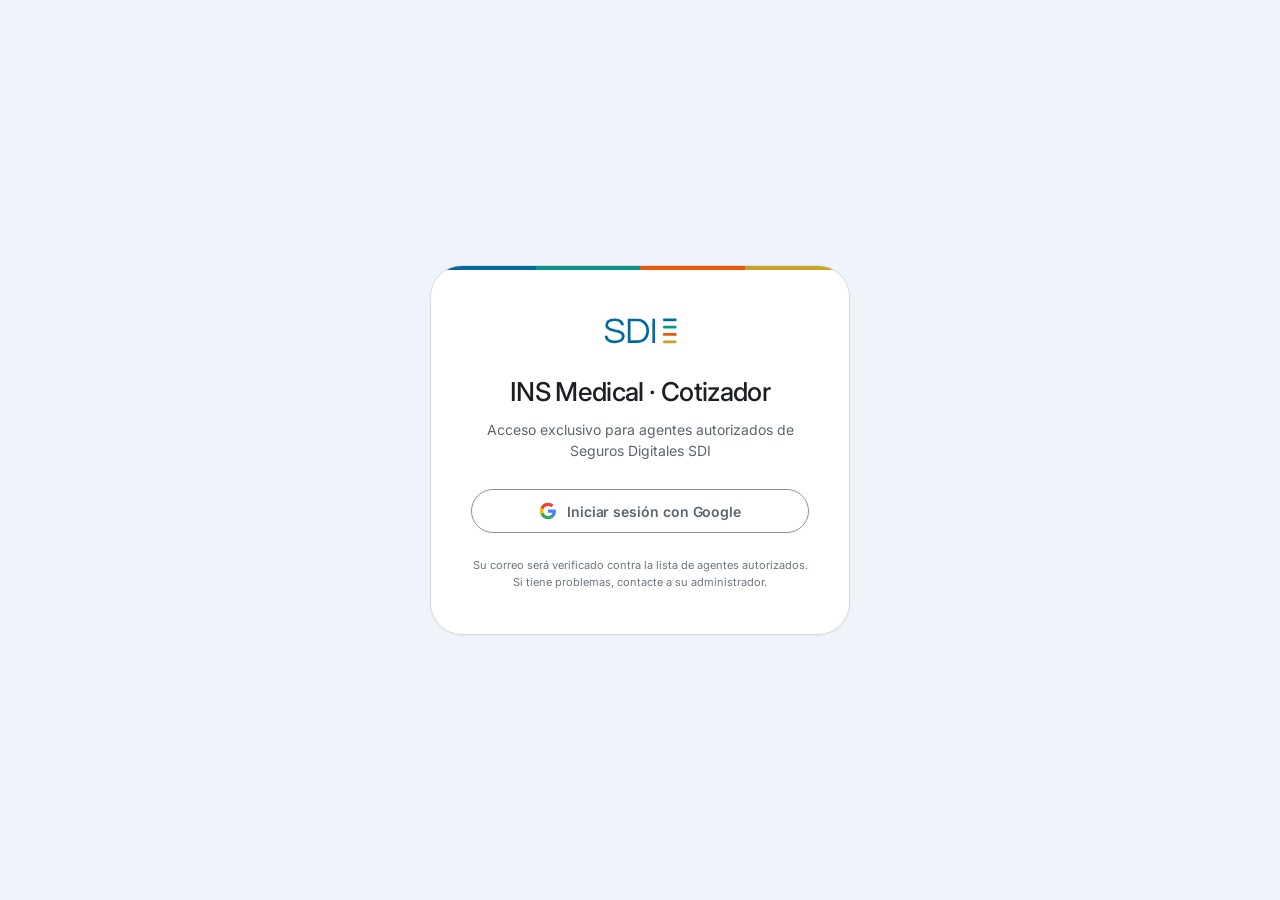
==== commit e24bbd26: "Línea clara SDI en toda la cara: consola, página del cliente y correo de cotización Hoja de sobreesc" ====
--- a/index.html
+++ b/index.html
@@ -10,7 +10,8 @@
 <meta name="theme-color" content="#1E3A8A" />
 <link rel="preconnect" href="https://fonts.googleapis.com" />
 <link rel="preconnect" href="https://fonts.gstatic.com" crossorigin />
-<link href="https://fonts.googleapis.com/css2?family=Plus+Jakarta+Sans:wght@300;400;500;600;700;800&family=JetBrains+Mono:wght@400;500&display=swap" rel="stylesheet" />
+<link rel="preconnect" href="https://fonts.gstatic.com" crossorigin />
+<link href="https://fonts.googleapis.com/css2?family=Google+Sans+Flex:opsz,wght@6..144,400..700&family=Google+Sans+Code:wght@400;500;600&family=Inter:wght@400;500;600&display=swap" rel="stylesheet" />
 <style>
 /* ═══════════════════════ DESIGN TOKENS ═══════════════════════ */
 :root {
@@ -542,6 +543,25 @@
   border-radius: var(--rl); padding: 40px 20px;
   text-align: center; color: var(--ink-3); font-size: 13px;
 }
+
+/* Banda de respaldo del historial */
+.hist-backup {
+  display: flex; justify-content: space-between; align-items: center;
+  gap: 22px; flex-wrap: wrap; margin-bottom: 14px; padding: 13px 16px;
+  background: var(--amber-light); border: 1px solid #F0D89B;
+  border-left: 3px solid var(--amber); border-radius: 0 var(--rl) var(--rl) 0;
+}
+.hist-backup .hb-txt { font-size: 12px; color: var(--ink-2); line-height: 1.55; max-width: 74ch; }
+.hist-backup .hb-txt strong { display: block; color: var(--ink); font-size: 12.5px; margin-bottom: 2px; }
+.hist-backup .hb-btns { display: flex; gap: 8px; flex-wrap: wrap; flex-shrink: 0; }
+.hist-backup button {
+  padding: 8px 13px; border: 1px solid var(--line); background: var(--white);
+  color: var(--ink-2); border-radius: 6px; font-family: inherit; font-size: 12.5px;
+  font-weight: 600; cursor: pointer; white-space: nowrap;
+}
+.hist-backup button:hover { border-color: var(--ink-3); color: var(--ink); }
+.hist-backup .hb-exp { background: var(--amber); color: #fff; border-color: var(--amber); }
+.hist-backup .hb-exp:hover { background: #92400E; border-color: #92400E; color: #fff; }
 .hist-card {
   background: var(--white); border: 1.5px solid var(--line);
   border-radius: var(--rl); padding: 16px 20px;
@@ -979,6 +999,8 @@
   .has-tip::after { width: 220px; font-size: 10.5px; }
 }
 </style>
+<!-- Línea clara SDI (11 sep 2026): hoja de sobreescritura, va de última a propósito -->
+<link rel="stylesheet" href="linea-clara.css?v=1" />
 </head>
 <body>
 
@@ -996,7 +1018,7 @@
 <div data-view="login">
   <div class="login-wrap">
     <div class="login-card">
-      <img class="ins-logo" src="https://cotizador.appsegurosdigitales.com/img/ins-logo.png" alt="INS" style="filter:invert(.15);" />
+      <img class="ins-logo" src="img/sdi-logo-compacto.svg" alt="Seguros Digitales SDI" />
       <h1>INS Medical · Cotizador</h1>
       <div class="sub">Acceso exclusivo para agentes autorizados de Seguros Digitales SDI</div>
       <button class="gsi-btn" id="btn-login">
@@ -1009,7 +1031,7 @@
         Iniciar sesión con Google
       </button>
       <button class="gsi-btn" id="btn-login-local" style="display:none;margin-top:10px;background:#FEF3C7;border-color:#FBBF24;color:#92400E">
-        🔧 Modo local · Continuar como Juan Carlos
+        Modo local · Continuar como Juan Carlos
       </button>
       <div class="footnote">
         Su correo será verificado contra la lista de agentes autorizados. Si tiene problemas, contacte a su administrador.
@@ -1022,7 +1044,7 @@
 <div data-view="bloqueado">
   <div class="bloq-wrap">
     <div class="bloq-card">
-      <div class="icon">🔒</div>
+      <div class="icon"></div>
       <h1>Acceso restringido</h1>
       <p>Este cotizador está reservado para agentes autorizados de Seguros Digitales SDI.</p>
       <div class="ag-email" id="bloq-email">—</div>
@@ -1037,7 +1059,7 @@
 
   <header class="hdr">
     <div class="hdr-logo">
-      <img src="https://cotizador.appsegurosdigitales.com/img/ins-logo.png" alt="INS" class="hdr-ins-logo" />
+      <img src="img/sdi-logo-compacto.svg" alt="Seguros Digitales SDI" class="hdr-ins-logo" />
       <div class="hdr-sep"></div>
       <span class="hdr-prod">INS Medical <span>/ Cotizador</span></span>
     </div>
@@ -1122,7 +1144,7 @@
       <div class="aseg-bar" id="aseg-bar"></div>
 
       <div class="data-warn" id="data-warn-int1k" style="display:none">
-        <div class="icon">⚠</div>
+        <div class="icon"></div>
         <div>
           <strong>Internacional con deducible $1,000 (sin AMP) no disponible.</strong>
           Las tarifas oficiales del INS para esta combinación específica presentan inconsistencias (la columna duplica valores de Grandes Deducibles $5,000 para algunas edades). Mientras INS publica el archivo corregido, esta combinación está deshabilitada. Para cotizar Internacional con $1,000 active la <strong>Ampliación de epidemias y pandemias</strong> arriba — en esa versión los datos sí están correctos.
@@ -1130,7 +1152,7 @@
       </div>
 
       <div class="opt-toggle">
-        <div class="icon">🦠</div>
+        <div class="icon"></div>
         <div class="text">
           <strong>Ampliar cobertura de epidemias y pandemias</strong>
           <div class="note">Sin ampliar: $7.500 (Regional) / $15.000 (Internacional y GD). Con ampliación: $75.000 / $200.000. <strong>La prima sube ~17%</strong>.</div>
@@ -1142,7 +1164,7 @@
       </div>
 
       <div class="variant-toggle" id="variant-toggle" style="display:none">
-        <div class="icon">⚠</div>
+        <div class="icon"></div>
         <div class="text">
           Hay asegurados de 70 años o más. El INS permite escoger entre <strong>Con Reducción de Suma Asegurada</strong> (la suma asegurada baja a partir de los 70) o <strong>Sin Reducción</strong> (la suma asegurada se mantiene, con prima mayor).
         </div>
@@ -1190,7 +1212,7 @@
             <button class="btn btn-gray" id="btn-preview">Vista previa</button>
             <button class="btn btn-out" id="btn-copy">Copiar enlace</button>
             <button class="btn btn-wa" id="btn-wa">WhatsApp</button>
-            <button class="btn btn-pri" id="btn-email">✉ Enviar por correo</button>
+            <button class="btn btn-pri" id="btn-email">Enviar por correo</button>
           </div>
         </div>
       </div>
@@ -1210,6 +1232,17 @@
         </div>
         <button class="btn btn-out" id="btn-new">+ Nueva cotización</button>
       </div>
+      <div class="hist-backup">
+        <div class="hb-txt">
+          <strong>Respaldo</strong>
+          Este historial vive solo en este navegador: un limpiador de disco o "borrar datos de
+          navegación" lo elimina sin aviso y sin vuelta atrás. Descargue el archivo cada cierto tiempo.
+        </div>
+        <div class="hb-btns">
+          <button class="hb-exp" id="btn-exp-hist">Respaldar</button>
+          <button id="btn-imp-hist">Importar</button>
+        </div>
+      </div>
       <div class="hist-list" id="hist-list"></div>
     </section>
 
@@ -1223,6 +1256,21 @@
       </div>
       <div id="vig-list"></div>
     </section>
+
+    <footer class="sdi-foot-agente">
+      <img src="img/sdi-logo-compacto.svg" alt="Seguros Digitales SDI" />
+      <p class="l1">Un producto de <strong>SDI · Seguros Digitales</strong></p>
+      <p class="l2">© 2026 · Propiedad intelectual de <strong>Juan Carlos Hernández Vargas</strong></p>
+      <details class="sdi-changelog">
+        <summary>Última actualización: 11 sep 2026 — cara nueva en toda la aplicación y en el correo de la cotización</summary>
+        <ul>
+          <li><strong>11 sep 2026</strong> — Cara nueva (línea clara SDI) en la consola, en la página del cliente y en el correo de la cotización: fondo blanco, más aire, botones en píldora y un solo color de acento. El correo presenta las opciones como tarjetas, con la propuesta marcada como "Opción a valorar" y el aporte de cada asegurado. Fuera los emojis de los botones. El pie lleva el logo SDI oficial. Las primas, los deducibles y las coberturas son exactamente los mismos.</li>
+          <li><strong>11 sep 2026</strong> — Corregido el aviso legal del correo: decía que las primas no incluyen el IVA, cuando sí lo incluyen desde el inicio.</li>
+          <li><strong>16 jul 2026</strong> — Respaldo del historial: exportar e importar un archivo JSON desde "Mis cotizaciones".</li>
+          <li><strong>24 jun 2026</strong> — El correo de póliza emitida permite adjuntar documentos (hasta 20 MB).</li>
+        </ul>
+      </details>
+    </footer>
 
   </div><!-- /main -->
 
@@ -2394,7 +2442,7 @@
     const ded = productData.deducible;
     const total = productData.primaTotal;
     const isRec = (p.planRecomendado === key);
-    const bestTag = isRec ? `<div class="best-tag">RECOMENDADO</div>` : "";
+    const bestTag = isRec ? `<div class="best-tag">Opción a valorar</div>` : "";
     return `
       <div class="price-card ${prod.color_class}">
         ${bestTag}
@@ -2543,7 +2591,7 @@
       if (it.tipo === "aviso") {
         return `
           <div class="doc-item" style="grid-column:span 2;background:var(--blue-pale);border-color:var(--blue-light)">
-            <div class="doc-icon aviso">📞</div>
+            <div class="doc-icon aviso"></div>
             <div class="doc-info">
               <div class="doc-nm">${escapeHtml(it.nombre)}</div>
               <div class="doc-desc">${escapeHtml(it.desc)}</div>
@@ -2624,8 +2672,8 @@
       <div class="cta-title">¿Tiene preguntas? Contácteme</div>
       <div class="cta-sub">${escapeHtml(p.agente.nombre)} · Agente Autorizado INS · Cód. ${escapeHtml(p.agente.codigo || "—")}</div>
       <div class="cta-btns">
-        <a class="cta-btn cta-wa" href="${escAttr(waLink)}" target="_blank">📱 WhatsApp ${escapeHtml(p.agente.whatsapp)}</a>
-        <a class="cta-btn cta-pri" href="mailto:${escAttr(p.agente.email)}?subject=${encodeURIComponent('Cotización INS Medical COT-' + p.id)}">✉ ${escapeHtml(p.agente.email)}</a>
+        <a class="cta-btn cta-wa" href="${escAttr(waLink)}" target="_blank">WhatsApp ${escapeHtml(p.agente.whatsapp)}</a>
+        <a class="cta-btn cta-pri" href="mailto:${escAttr(p.agente.email)}?subject=${encodeURIComponent('Cotización INS Medical COT-' + p.id)}">${escapeHtml(p.agente.email)}</a>
       </div>
     </div>
   `;
@@ -2649,9 +2697,9 @@
           <span class="sdi-word">Seguros Digitales</span>
           <span class="sdi-bars"><i></i><i></i><i></i></span>
         </div>
-        <p class="sdi-line">Esta cotización pertenece a <strong>Seguros Digitales SDI<sup>®</sup></strong></p>
         <p class="sdi-line sub">Agente ${escapeHtml(p.agente.nombre)} · Lic. SUGESE ${escapeHtml(p.agente.licencia || "08-1318")} · Cód. ${escapeHtml(p.agente.codigo || "—")} · ${escapeHtml(p.agente.whatsapp || "")} · ${escapeHtml(p.agente.email || "")}</p>
-        <p class="sdi-line sub">© 2026 Propiedad intelectual de ${escapeHtml(p.agente.nombre)}</p>
+        <p class="sdi-line">Un producto de <strong>SDI · Seguros Digitales</strong></p>
+        <p class="sdi-line sub">© 2026 · Propiedad intelectual de <strong>Juan Carlos Hernández Vargas</strong></p>
       </div>
     </div>
   `;
@@ -2674,126 +2722,224 @@
    EMAIL TEMPLATE
    ═══════════════════════════════════════════════════════════════ */
 
+// Plantilla del correo de cotización — línea clara (11 sep 2026), misma forma que
+// la Plantilla A de Vital 360: barra INS en tinta, píldora de estado, titular,
+// botón, y las opciones en TARJETAS (la propuesta ancha con "★ Opción a valorar"
+// y el aporte por asegurado; las demás en pares). Un correo no es una página:
+// tablas y estilos en línea, sin webfonts (Gmail cae a Arial / Courier New), sin
+// flex ni SVG. Los dos logos son PNG con URL absoluta (EMAIL_IMG) y viven en
+// ESTE repo: si se despliega el correo sin img/, salen rotos.
+const EMAIL_IMG = "https://insmedical.appsegurosdigitales.com";
+const _LC_F = "Arial,Helvetica,sans-serif";
+const _LC_M = "'Courier New',Courier,monospace";
+
 function buildEmailHTML(payload, link) {
   const p = payload;
+  const a = p.agente;
   const cliNombre = (p.cliente.nombre || "").split(/\s+/).slice(0, 2).join(" ") || "estimado/a";
-  const nProds = Object.keys(p.productos).length;
   const productosOrden = PRODUCTOS_ORDER.filter(k => p.productos[k]);
-
-  // Cards de cada producto
-  const productCards = productosOrden.map(key => {
+  const nProds = productosOrden.length;
+  const nAseg = p.asegurados.length;
+  const recKey = (p.planRecomendado && p.productos[p.planRecomendado]) ? p.planRecomendado : null;
+  const otras = productosOrden.filter(k => k !== recKey);
+  const F = _LC_F, M = _LC_M;
+
+  const regla = `<table cellpadding="0" cellspacing="0" border="0" role="presentation" style="margin:0 0 12px;"><tr><td bgcolor="#1E3A8A" style="background:#1E3A8A;width:28px;height:3px;font-size:0;line-height:0;">&nbsp;</td></tr></table>`;
+
+  // Tarjeta chica (las demás opciones)
+  const tarjeta = key => {
     const prod = PRODUCTOS[key];
-    const data = p.productos[key];
-    const ded = data.deducible;
-    const total = data.primaTotal;
-    const isRec = (p.planRecomendado === key);
-    const accentColor = key === "regional" ? "#5B91D0" : key === "grandes_deducibles" ? "#059669" : "#2563EB";
-    const accentLight = key === "regional" ? "#E0EFFA" : key === "grandes_deducibles" ? "#D1FAE5" : "#DBEAFE";
-    const accentDark  = key === "regional" ? "#2E6FA8" : key === "grandes_deducibles" ? "#047857" : "#1E3A8A";
-    const recBadge = isRec
-      ? `<tr><td style="padding:0 0 10px;"><span style="background:#059669;color:#fff;font-size:10px;font-weight:700;padding:2px 10px;border-radius:100px;letter-spacing:.3px;text-transform:uppercase;">★ Recomendado por su agente</span></td></tr>`
-      : "";
-    return `
-    <table role="presentation" cellpadding="0" cellspacing="0" border="0" width="100%" style="margin-bottom:14px;border:1.5px solid #E2E8F0;border-radius:14px;overflow:hidden;background:#fff;">
-      <tr><td style="height:3px;background:${accentColor};"></td></tr>
-      <tr><td style="padding:18px 22px 14px;">
-        <table role="presentation" cellpadding="0" cellspacing="0" border="0" width="100%">
-          ${recBadge}
-          <tr><td style="font-family:'Plus Jakarta Sans',Helvetica,Arial,sans-serif;font-size:16px;font-weight:700;color:#1E293B;letter-spacing:-.2px;">${escapeHtml(prod.nombre)}</td></tr>
-          <tr><td style="font-family:'Plus Jakarta Sans',Helvetica,Arial,sans-serif;font-size:12px;color:#64748B;padding-top:2px;">${escapeHtml(prod.tagline)} · Suma Asegurada $${_fmtMon(prod.suma_asegurada)} USD</td></tr>
-          <tr><td style="padding-top:8px;">
-            <span style="display:inline-block;background:${accentLight};color:${accentDark};font-size:11px;font-weight:700;padding:3px 10px;border-radius:100px;font-family:'Plus Jakarta Sans',Helvetica,Arial,sans-serif;">Deducible $${_fmtMon(parseInt(ded, 10))}/persona</span>
-          </td></tr>
-        </table>
-      </td></tr>
-      <tr><td style="padding:14px 22px;background:${accentLight};border-top:1.5px solid ${accentColor}33;">
-        <table role="presentation" cellpadding="0" cellspacing="0" border="0" width="100%">
+    const d = p.productos[key];
+    return `<table width="100%" cellpadding="0" cellspacing="0" border="0" role="presentation" style="background:#ffffff;border:1px solid #DADCE0;border-radius:20px;"><tr><td style="padding:18px 20px 16px;">
+      <p style="margin:0 0 5px;font-size:12px;color:#6B7681;">${escapeHtml(prod.tagline)}</p>
+      <p style="margin:0;font-size:19px;font-weight:bold;color:#1B1F23;letter-spacing:-0.02em;">${escapeHtml(prod.nombre)}</p>
+      <p style="margin:8px 0 0;font-size:12px;color:#6B7681;">suma asegurada &middot; deducible</p>
+      <p style="margin:2px 0 0;font-family:${M};font-size:13px;font-weight:bold;color:#1B1F23;">$${_fmtMon(prod.suma_asegurada)} &middot; $${_fmtMon(parseInt(d.deducible, 10))}</p>
+      <table width="100%" cellpadding="0" cellspacing="0" border="0" role="presentation" style="margin:12px 0 10px;"><tr><td style="border-top:1px solid #EDEFF2;font-size:0;line-height:0;">&nbsp;</td></tr></table>
+      <p style="margin:0;font-size:11.5px;color:#6B7681;">Prima familiar del a&ntilde;o</p>
+      <p style="margin:4px 0 0;font-family:${M};font-size:19px;font-weight:bold;color:#1B1F23;">$${_fmtMon(d.primaTotal)} <span style="font-family:${F};font-size:11px;font-weight:normal;color:#6B7681;">USD</span></p>
+      <p style="margin:5px 0 0;font-size:11px;color:#6B7681;">con IVA &middot; $${_fmtMon(d.primaTotalSinIVA)} sin IVA</p>
+    </td></tr></table>`;
+  };
+
+  // Tarjeta ancha (la propuesta) con el aporte de cada asegurado
+  let anchaHtml = "";
+  if (recKey) {
+    const prod = PRODUCTOS[recKey];
+    const d = p.productos[recKey];
+    const filas = p.asegurados.map((as, i) => {
+      const pa = (d.primasPorAseg || [])[i];
+      const monto = (pa && pa.primaConIVA !== null && pa.primaConIVA !== undefined) ? "$" + _fmtMon(pa.primaConIVA) : "&mdash;";
+      return `<tr>
+        <td style="padding:8px 0;border-bottom:1px solid #EDEFF2;${i === 0 ? "border-top:1px solid #EDEFF2;" : ""}font-size:13px;color:#5A6570;">${escapeHtml(as.nombre.split(/\s+/).slice(0, 2).join(" "))} <span style="color:#6B7681;font-size:12px;">&middot; ${escapeHtml(parentescoLabel(as.parentesco))} &middot; ${escapeHtml(as.edad)} a&ntilde;os</span></td>
+        <td align="right" style="padding:8px 0;border-bottom:1px solid #EDEFF2;${i === 0 ? "border-top:1px solid #EDEFF2;" : ""}font-family:${M};font-size:13px;font-weight:bold;color:#1B1F23;white-space:nowrap;">${monto}</td>
+      </tr>`;
+    }).join("");
+    anchaHtml = `
+              <table width="100%" cellpadding="0" cellspacing="0" border="0" role="presentation" style="background:#ffffff;border:2px solid #0369A1;border-radius:20px;margin:0 0 12px;">
+                <tr>
+                  <td style="padding:20px 22px 0;">
+                    <table width="100%" cellpadding="0" cellspacing="0" border="0" role="presentation">
+                      <tr>
+                        <td valign="top">
+                          <p style="margin:0 0 6px;font-size:12px;color:#6B7681;">${escapeHtml(prod.tagline)}</p>
+                          <p style="margin:0;font-size:24px;font-weight:bold;color:#1B1F23;line-height:1.1;letter-spacing:-0.02em;">${escapeHtml(prod.nombre)}</p>
+                          <p style="margin:8px 0 0;font-size:12px;color:#6B7681;">suma asegurada &middot; deducible por persona</p>
+                          <p style="margin:2px 0 0;font-family:${M};font-size:14px;font-weight:bold;color:#1B1F23;">$${_fmtMon(prod.suma_asegurada)} &middot; $${_fmtMon(parseInt(d.deducible, 10))}</p>
+                        </td>
+                        <td valign="top" align="right">
+                          <table cellpadding="0" cellspacing="0" border="0" role="presentation" align="right">
+                            <tr><td bgcolor="#E9EDF6" style="background:#E9EDF6;border-radius:999px;padding:5px 13px 5px 11px;font-size:11.5px;font-weight:bold;color:#1E3A8A;white-space:nowrap;"><span style="color:#F4B400;font-size:12px;">&#9733;</span>&nbsp;Opci&oacute;n a valorar</td></tr>
+                          </table>
+                        </td>
+                      </tr>
+                    </table>
+                  </td>
+                </tr>
+                <tr>
+                  <td style="padding:14px 22px 0;"><table width="100%" cellpadding="0" cellspacing="0" border="0" role="presentation"><tr><td style="border-top:1px solid #EDEFF2;font-size:0;line-height:0;">&nbsp;</td></tr></table></td>
+                </tr>
+                <tr>
+                  <td style="padding:12px 22px 18px;">
+                    <p style="margin:0;font-size:12px;color:#6B7681;">Prima familiar del a&ntilde;o</p>
+                    <p style="margin:6px 0 0;font-family:${M};font-size:28px;font-weight:bold;color:#1B1F23;line-height:1.1;">$${_fmtMon(d.primaTotal)} <span style="font-family:${F};font-size:12px;font-weight:normal;color:#6B7681;">USD</span></p>
+                    <p style="margin:7px 0 0;font-size:11.5px;color:#6B7681;">con IVA 2 % incluido &middot; <span style="font-family:${M};">$${_fmtMon(d.primaTotalSinIVA)}</span> sin IVA</p>
+                    <table width="100%" cellpadding="0" cellspacing="0" border="0" role="presentation" style="margin-top:14px;">${filas}</table>
+                    <p style="margin:12px 0 0;font-size:11.5px;color:#6B7681;line-height:1.6;">La prima depende de la edad y el g&eacute;nero de cada persona; sumadas dan el total. No hay cargos por grupo.</p>
+                  </td>
+                </tr>
+              </table>`;
+  }
+
+  let paresHtml = "";
+  for (let i = 0; i < otras.length; i += 2) {
+    paresHtml += `<tr>
+                  <td width="50%" valign="top" style="padding:0 6px 12px 0;">${tarjeta(otras[i])}</td>
+                  <td width="50%" valign="top" style="padding:0 0 12px 6px;">${otras[i + 1] ? tarjeta(otras[i + 1]) : "&nbsp;"}</td>
+                </tr>`;
+  }
+
+  return `<!DOCTYPE html>
+<html lang="es">
+<head>
+<meta charset="UTF-8" />
+<meta name="viewport" content="width=device-width, initial-scale=1.0" />
+<title>Su cotización INS Medical está lista</title>
+</head>
+<body style="margin:0;padding:0;background:#F4F7FA;font-family:${F};color:#1B1F23;-webkit-text-size-adjust:100%;">
+  <table width="100%" cellpadding="0" cellspacing="0" border="0" role="presentation" style="background:#F4F7FA;padding:26px 0;">
+    <tr>
+      <td align="center">
+        <table width="600" cellpadding="0" cellspacing="0" border="0" role="presentation" style="background:#ffffff;border:1px solid #DADCE0;border-radius:16px;max-width:600px;">
+
+          <!-- filete SDI + barra en dos niveles -->
           <tr>
-            <td style="font-family:'Plus Jakarta Sans',Helvetica,Arial,sans-serif;font-size:11px;font-weight:700;text-transform:uppercase;letter-spacing:.4px;color:${accentDark};">Prima familiar / año</td>
-            <td align="right" style="font-family:'Courier New',monospace;font-size:22px;font-weight:700;color:${accentDark};">$${_fmtMon(total)} <span style="font-family:'Plus Jakarta Sans',Helvetica,Arial,sans-serif;font-size:11px;color:#64748B;font-weight:500;">USD</span></td>
-          </tr>
-        </table>
-      </td></tr>
-    </table>
-    `;
-  }).join("");
-
-  return `<!DOCTYPE html>
-<html><head><meta charset="UTF-8"></head>
-<body style="margin:0;padding:0;background:#F8FAFC;font-family:'Plus Jakarta Sans',Helvetica,Arial,sans-serif;color:#1E293B;-webkit-text-size-adjust:100%;">
-<table role="presentation" cellpadding="0" cellspacing="0" border="0" width="100%" style="background:#F8FAFC;">
-  <tr><td align="center" style="padding:24px 16px;">
-    <table role="presentation" cellpadding="0" cellspacing="0" border="0" width="600" style="max-width:600px;width:100%;background:#fff;border-radius:18px;overflow:hidden;box-shadow:0 4px 20px rgba(30,58,138,.08);">
-
-      <!-- HEADER (gradient azul + logo INS) -->
-      <tr><td style="background:linear-gradient(135deg,#1E3A8A 0%,#2563EB 100%);padding:28px 28px 24px;text-align:center;">
-        <img src="${LOGO_INS_URL}" alt="INS" height="36" style="display:inline-block;height:36px;filter:brightness(0) invert(1);margin-bottom:10px;" />
-        <div style="font-family:'Plus Jakarta Sans',Helvetica,Arial,sans-serif;font-size:18px;font-weight:700;color:#fff;letter-spacing:-.3px;">INS Medical</div>
-        <div style="font-family:'Plus Jakarta Sans',Helvetica,Arial,sans-serif;font-size:12px;color:rgba(255,255,255,.6);margin-top:4px;">Cotización N.º COT-${escapeHtml(p.id)} · ${escapeHtml(fechaLarga(p.fecha))}</div>
-      </td></tr>
-
-      <!-- GREETING -->
-      <tr><td style="padding:28px 28px 18px;">
-        <div style="font-family:'Plus Jakarta Sans',Helvetica,Arial,sans-serif;font-size:24px;font-weight:800;color:#1E293B;letter-spacing:-.4px;line-height:1.2;">Hola ${escapeHtml(cliNombre)},</div>
-        <div style="font-family:'Plus Jakarta Sans',Helvetica,Arial,sans-serif;font-size:14.5px;color:#334155;margin-top:10px;line-height:1.6;">Le preparé esta cotización <strong>INS Medical</strong> pensando en su familia: <strong>${p.asegurados.length} ${p.asegurados.length === 1 ? "asegurado" : "asegurados"}</strong> con <strong>${nProds} ${nProds === 1 ? "opción" : "opciones"}</strong> para que pueda comparar.</div>
-      </td></tr>
-
-      <!-- CTA -->
-      <tr><td style="padding:6px 28px 22px;" align="center">
-        <a href="${escAttr(link)}" style="display:inline-block;background:#2563EB;color:#fff;padding:14px 30px;border-radius:10px;font-family:'Plus Jakarta Sans',Helvetica,Arial,sans-serif;font-size:14px;font-weight:700;text-decoration:none;letter-spacing:.3px;">VER COTIZACIÓN COMPLETA →</a>
-      </td></tr>
-
-      <!-- ASEGURADOS list -->
-      <tr><td style="padding:0 28px 18px;">
-        <div style="font-family:'Plus Jakarta Sans',Helvetica,Arial,sans-serif;font-size:11px;font-weight:700;text-transform:uppercase;letter-spacing:.5px;color:#64748B;margin-bottom:8px;">Asegurados incluidos</div>
-        <div style="background:#F8FAFC;border:1px solid #E2E8F0;border-radius:10px;padding:14px 16px;font-family:'Plus Jakarta Sans',Helvetica,Arial,sans-serif;font-size:13px;color:#334155;line-height:1.7;">
-          ${p.asegurados.map(a => `<div>• <strong>${escapeHtml(a.nombre)}</strong> · ${escapeHtml(parentescoLabel(a.parentesco))} · ${a.edad} años · ${a.genero === "F" ? "Femenino" : "Masculino"}</div>`).join("")}
-        </div>
-      </td></tr>
-
-      <!-- PRODUCTOS -->
-      <tr><td style="padding:0 28px 8px;">
-        <div style="font-family:'Plus Jakarta Sans',Helvetica,Arial,sans-serif;font-size:13px;font-weight:700;color:#1E293B;margin-bottom:12px;">Resumen de planes cotizados</div>
-        ${productCards}
-      </td></tr>
-
-      <!-- INCLUYE -->
-      <tr><td style="padding:14px 28px 24px;">
-        <div style="background:#EFF6FF;border:1px solid #DBEAFE;border-radius:10px;padding:16px 18px;font-family:'Plus Jakarta Sans',Helvetica,Arial,sans-serif;font-size:13px;color:#1E3A8A;line-height:1.7;">
-          <div style="font-weight:700;color:#1E3A8A;margin-bottom:6px;">En la cotización completa encontrará</div>
-          <div>• Comparativo detallado de coberturas con explicación de cada una</div>
-          <div>• Opciones de pago: anual, semestral, trimestral</div>
-          <div>• Períodos de espera y condiciones generales</div>
-          <div>• Documentos necesarios para iniciar el aseguramiento</div>
-          <div>• Material informativo oficial del INS</div>
-        </div>
-      </td></tr>
-
-      <!-- AGENT SIGNATURE -->
-      <tr><td style="padding:0 28px 22px;">
-        <table role="presentation" cellpadding="0" cellspacing="0" border="0" width="100%" style="border-top:1px solid #E2E8F0;padding-top:18px;">
-          <tr>
-            <td style="vertical-align:top;">
-              <div style="font-family:'Plus Jakarta Sans',Helvetica,Arial,sans-serif;font-size:14px;font-weight:700;color:#1E293B;">${escapeHtml(p.agente.nombre)}</div>
-              <div style="font-family:'Plus Jakarta Sans',Helvetica,Arial,sans-serif;font-size:12px;color:#64748B;margin-top:2px;">Agente Autorizado INS · Cód. ${escapeHtml(p.agente.codigo || "—")}</div>
-              <div style="font-family:'Plus Jakarta Sans',Helvetica,Arial,sans-serif;font-size:12px;color:#64748B;margin-top:4px;">📱 ${escapeHtml(p.agente.whatsapp || "")} · ✉ ${escapeHtml(p.agente.email || "")}</div>
+            <td style="padding:0;border-radius:16px 16px 0 0;overflow:hidden;">
+              <table width="100%" cellpadding="0" cellspacing="0" border="0" role="presentation"><tr>
+                <td width="25%" bgcolor="#0369A1" style="background:#0369A1;height:4px;font-size:0;line-height:0;">&nbsp;</td>
+                <td width="25%" bgcolor="#0D9488" style="background:#0D9488;height:4px;font-size:0;line-height:0;">&nbsp;</td>
+                <td width="25%" bgcolor="#EA580C" style="background:#EA580C;height:4px;font-size:0;line-height:0;">&nbsp;</td>
+                <td width="25%" bgcolor="#C9A227" style="background:#C9A227;height:4px;font-size:0;line-height:0;">&nbsp;</td>
+              </tr></table>
             </td>
           </tr>
+          <tr>
+            <td style="padding:14px 26px;border-bottom:1px solid #EDEFF2;">
+              <table width="100%" cellpadding="0" cellspacing="0" border="0" role="presentation">
+                <tr>
+                  <td valign="middle"><img src="${EMAIL_IMG}/img/ins-logo-tinta.png" alt="Instituto Nacional de Seguros" width="120" height="28" style="display:block;border:0;width:120px;height:28px;" /></td>
+                  <td valign="middle" align="right" style="font-family:${M};font-size:11px;color:#6B7681;white-space:nowrap;">N.&ordm; COT-${escapeHtml(p.id)} &middot; ${escapeHtml(fechaLarga(p.fecha))}</td>
+                </tr>
+              </table>
+            </td>
+          </tr>
+          <tr>
+            <td style="padding:11px 26px;border-bottom:1px solid #EDEFF2;">
+              <table width="100%" cellpadding="0" cellspacing="0" border="0" role="presentation">
+                <tr>
+                  <td valign="middle" style="font-size:18px;font-weight:bold;color:#1B1F23;letter-spacing:-0.02em;">INS Medical</td>
+                  <td valign="middle" align="right" style="font-size:12px;color:#6B7681;">Seguro de gastos m&eacute;dicos &middot; INS Costa Rica</td>
+                </tr>
+              </table>
+            </td>
+          </tr>
+
+          <!-- titular -->
+          <tr>
+            <td align="center" style="padding:40px 34px 6px;">
+              <table cellpadding="0" cellspacing="0" border="0" role="presentation" align="center" style="margin:0 auto 20px;">
+                <tr><td bgcolor="#E9F5F0" style="background:#E9F5F0;border-radius:999px;padding:7px 15px;font-size:12px;font-weight:bold;color:#037D61;white-space:nowrap;">&bull;&nbsp; Cotizaci&oacute;n vigente ${escapeHtml(p.vigenciaDias)} d&iacute;as</td></tr>
+              </table>
+              <h1 style="margin:0;font-size:30px;line-height:1.15;font-weight:bold;color:#1B1F23;letter-spacing:-0.02em;">Su cotizaci&oacute;n INS Medical est&aacute; lista</h1>
+              <p style="margin:14px auto 0;font-size:15px;line-height:1.6;color:#5A6570;max-width:430px;">
+                ${escapeHtml(cliNombre)}, le prepar&eacute; ${nProds === 1 ? "una opci&oacute;n" : nProds + " opciones"} para ${nAseg} ${nAseg === 1 ? "asegurado" : "asegurados"}. Cada monto es la prima del a&ntilde;o en d&oacute;lares, con el IVA ya incluido.
+              </p>
+            </td>
+          </tr>
+          <tr>
+            <td align="center" style="padding:26px 34px 36px;">
+              <table cellpadding="0" cellspacing="0" border="0" role="presentation" align="center" style="margin:0 auto;">
+                <tr>
+                  <td bgcolor="#0369A1" style="background:#0369A1;border-radius:999px;">
+                    <a href="${escAttr(link)}" style="display:inline-block;padding:15px 32px;font-family:${F};font-size:15px;font-weight:bold;color:#ffffff;text-decoration:none;">Ver mi cotizaci&oacute;n completa &rarr;</a>
+                  </td>
+                </tr>
+              </table>
+            </td>
+          </tr>
+
+          <!-- las opciones en tarjetas -->
+          <tr>
+            <td bgcolor="#EEF4F9" style="background:#EEF4F9;padding:26px 22px 14px;">
+              <p style="margin:0 0 3px;font-size:12px;color:#6B7681;">${nProds === 1 ? "Su opci&oacute;n" : "Las " + nProds + " opciones"} &middot; ${nAseg} ${nAseg === 1 ? "asegurado" : "asegurados"}${p.ampliacionEpidemias ? " &middot; con ampliaci&oacute;n de epidemias" : ""}</p>
+              <p style="margin:0 0 16px;font-size:20px;font-weight:bold;color:#1B1F23;letter-spacing:-0.02em;">Prima del a&ntilde;o, con IVA</p>
+              ${anchaHtml}
+              ${paresHtml ? `<table width="100%" cellpadding="0" cellspacing="0" border="0" role="presentation">${paresHtml}</table>` : ""}
+              <p style="margin:4px 0 0;font-size:11.5px;color:#6B7681;line-height:1.6;">En la cotizaci&oacute;n completa ver&aacute; las coberturas de cada plan lado a lado y el pago anual, semestral o trimestral.</p>
+            </td>
+          </tr>
+
+          <!-- qué trae la cotización completa -->
+          <tr>
+            <td style="padding:32px 34px 10px;">
+              ${regla}
+              <p style="margin:0 0 14px;font-size:20px;font-weight:bold;color:#1B1F23;letter-spacing:-0.02em;">En la cotizaci&oacute;n completa encontrar&aacute;</p>
+              <table width="100%" cellpadding="0" cellspacing="0" border="0" role="presentation" style="font-size:14px;color:#5A6570;line-height:1.55;">
+                <tr><td style="padding:7px 0;border-bottom:1px solid #EDEFF2;">Comparativo detallado de coberturas con explicaci&oacute;n de cada una</td></tr>
+                <tr><td style="padding:7px 0;border-bottom:1px solid #EDEFF2;">Opciones de pago: anual, semestral, trimestral</td></tr>
+                <tr><td style="padding:7px 0;border-bottom:1px solid #EDEFF2;">Per&iacute;odos de espera y condiciones generales</td></tr>
+                <tr><td style="padding:7px 0;border-bottom:1px solid #EDEFF2;">Documentos necesarios para iniciar el aseguramiento</td></tr>
+                <tr><td style="padding:7px 0;">Material informativo oficial del INS</td></tr>
+              </table>
+            </td>
+          </tr>
+
+          <!-- cierre -->
+          <tr>
+            <td style="padding:30px 34px 34px;">
+              <p style="margin:0 0 12px;font-size:14.5px;color:#5A6570;line-height:1.7;">Cualquier duda me escribe directo, sin compromiso.</p>
+              <p style="margin:0;font-size:14.5px;color:#1B1F23;font-weight:bold;">${escapeHtml(a.nombre)}</p>
+              <p style="margin:3px 0 0;font-size:12.5px;color:#6B7681;">Agente autorizado INS &middot; C&oacute;d. ${escapeHtml(a.codigo || "—")} &middot; WhatsApp ${escapeHtml(a.whatsapp || "")}</p>
+            </td>
+          </tr>
+
+          <!-- pie -->
+          <tr>
+            <td bgcolor="#EEF4F9" style="background:#EEF4F9;padding:28px 26px 24px;text-align:center;border-radius:0 0 16px 16px;">
+              <img src="${EMAIL_IMG}/img/sdi-logo-color.png" alt="Seguros Digitales SDI" width="118" height="41" style="display:block;border:0;width:118px;height:41px;margin:0 auto 14px;" />
+              <p style="margin:0;font-size:12.5px;color:#6B7681;">Agente ${escapeHtml(a.nombre)} &middot; Lic. SUGESE ${escapeHtml(a.licencia || "08-1318")} &middot; C&oacute;d. ${escapeHtml(a.codigo || "—")} &middot; ${escapeHtml(a.whatsapp || "")}${a.email ? " &middot; " + escapeHtml(a.email) : ""}</p>
+              <p style="margin:12px 0 0;font-size:11px;color:#6B7681;line-height:1.6;">Cotizaci&oacute;n informativa basada en tarifas oficiales del INS vigentes a la fecha. Vigencia ${escapeHtml(p.vigenciaDias)} d&iacute;as. Las primas ya incluyen el IVA (2 %, Ley 9635). Producto registrado bajo norma SUGESE P16-35-A01-113.</p>
+              <p style="margin:12px 0 0;font-size:11.5px;color:#5A6570;">Un producto de <strong style="color:#1B1F23;">SDI &middot; Seguros Digitales</strong></p>
+              <p style="margin:4px 0 0;font-size:11px;color:#6B7681;">&copy; 2026 &middot; Propiedad intelectual de <strong style="color:#5A6570;">Juan Carlos Hern&aacute;ndez Vargas</strong></p>
+            </td>
+          </tr>
+
         </table>
-      </td></tr>
-
-      <!-- FOOTER SDI -->
-      <tr><td style="background:#1E3A8A;padding:24px 28px;text-align:center;">
-        <div style="font-family:'Plus Jakarta Sans',Helvetica,Arial,sans-serif;font-size:20px;font-weight:700;color:#fff;letter-spacing:-.3px;margin-bottom:10px;">Seguros Digitales</div>
-        <div style="font-family:'Plus Jakarta Sans',Helvetica,Arial,sans-serif;font-size:12px;color:#93C5FD;line-height:1.6;">Esta cotización pertenece a <strong style="color:#fff;font-weight:600;">Seguros Digitales SDI<sup>®</sup></strong></div>
-        <div style="font-family:'Plus Jakarta Sans',Helvetica,Arial,sans-serif;font-size:11px;color:#60A5FA;line-height:1.55;margin-top:6px;">Lic. SUGESE ${escapeHtml(p.agente.licencia || "08-1318")} · © 2026 Propiedad intelectual de ${escapeHtml(p.agente.nombre)}</div>
-        <div style="font-family:'Plus Jakarta Sans',Helvetica,Arial,sans-serif;font-size:10.5px;color:#60A5FA;font-style:italic;line-height:1.55;margin-top:14px;">Cotización informativa basada en tarifas oficiales del INS vigentes a la fecha. Vigencia ${p.vigenciaDias} días. Producto registrado bajo norma SUGESE P16-35-A01-113. Las primas no incluyen IVA (2%, Ley 9635).</div>
-      </td></tr>
-
-    </table>
-  </td></tr>
-</table>
-</body></html>`;
+      </td>
+    </tr>
+  </table>
+</body>
+</html>`;
 }
 
 /* ═══════════════════════════════════════════════════════════════
@@ -3149,6 +3295,64 @@
 }
 
 /* ═══════════════════════════════════════════════════════════════
+   RESPALDO DEL HISTORIAL (exportar / importar JSON)
+   El historial vive en localStorage y cualquier limpiador de disco lo borra
+   sin aviso. El archivo JSON es lo único que no depende del navegador.
+   ═══════════════════════════════════════════════════════════════ */
+
+function exportarRespaldo() {
+  const hist = loadHistorial();
+  if (!hist.length) { toast("No hay cotizaciones que respaldar", "warn"); return; }
+  const data = {
+    app: "cotizador-ins-medical",
+    version: 1,
+    exportadoEl: new Date().toISOString(),
+    agente: agenteActual ? agenteActual.email : "",
+    historial: hist
+  };
+  const blob = new Blob([JSON.stringify(data, null, 2)], { type: "application/json" });
+  const url = URL.createObjectURL(blob);
+  const a = document.createElement("a");
+  a.href = url;
+  a.download = "insmedical-respaldo-" + new Date().toISOString().slice(0, 10) + ".json";
+  a.click();
+  setTimeout(() => URL.revokeObjectURL(url), 1000);
+  toast(hist.length + (hist.length === 1 ? " cotización respaldada" : " cotizaciones respaldadas"), "success");
+}
+
+function importarRespaldo(file) {
+  const reader = new FileReader();
+  reader.onload = () => {
+    let data;
+    try { data = JSON.parse(reader.result); }
+    catch (e) { toast("El archivo no es un respaldo válido", "error"); return; }
+    const lista = Array.isArray(data) ? data : (data && Array.isArray(data.historial) ? data.historial : null);
+    if (!lista) { toast("El archivo no contiene un historial de INS Medical", "error"); return; }
+
+    const hist = loadHistorial();
+    const ids = new Set(hist.map(h => h.id));
+    const nuevos = lista.filter(r => r && r.id && !ids.has(r.id));
+    if (!nuevos.length) { toast("El respaldo no trae nada nuevo", "warn"); return; }
+    if (!confirm("El respaldo trae " + nuevos.length + " cotizaciones que no están en el historial.\n\n¿Agregarlas?")) return;
+
+    saveHistorial(hist.concat(nuevos));
+    renderHistorial();
+    if (typeof renderPolizasVigentes === "function") renderPolizasVigentes();
+    toast(nuevos.length + " cotizaciones importadas", "success");
+  };
+  reader.onerror = () => toast("No se pudo leer el archivo", "error");
+  reader.readAsText(file);
+}
+
+function pedirArchivoRespaldo() {
+  const inp = document.createElement("input");
+  inp.type = "file";
+  inp.accept = "application/json,.json";
+  inp.addEventListener("change", () => { if (inp.files && inp.files[0]) importarRespaldo(inp.files[0]); });
+  inp.click();
+}
+
+/* ═══════════════════════════════════════════════════════════════
    HISTORIAL VIEW
    ═══════════════════════════════════════════════════════════════ */
 
@@ -3182,7 +3386,7 @@
           <button class="hist-act" data-act="edit"  data-id="${escapeHtml(h.id)}">Editar</button>
           <button class="hist-act" data-act="copy"  data-id="${escapeHtml(h.id)}">Copiar enlace</button>
           ${h.estado === "pendiente" ? `<button class="hist-act" data-act="aceptar" data-id="${escapeHtml(h.id)}">✓ Aceptar</button>` : ""}
-          ${h.estado === "aceptada" ? `<button class="hist-act poliza" data-act="poliza" data-id="${escapeHtml(h.id)}">📨 Enviar póliza</button>` : ""}
+          ${h.estado === "aceptada" ? `<button class="hist-act poliza" data-act="poliza" data-id="${escapeHtml(h.id)}">Enviar póliza</button>` : ""}
           <button class="hist-act danger" data-act="del" data-id="${escapeHtml(h.id)}">Eliminar</button>
         </div>
       </div>
@@ -3269,7 +3473,7 @@
       <td><span>${pol && pol.fechaInicio ? escapeHtml(pol.fechaInicio) : "—"}</span></td>
       <td><span class="vig-guia ${guiaEnviada ? 'enviada' : 'pendiente'}">${guiaEnviada ? 'Enviada' + (h.guiaEnviadaAt ? ' ' + h.guiaEnviadaAt.slice(0,10) : '') : 'Pendiente'}</span></td>
       <td><div class="hist-actions">
-        <button class="hist-act poliza" data-act="enviar-guia" data-id="${escapeHtml(h.id)}">${guiaEnviada ? '📨 Reenviar' : '📨 Enviar póliza'}</button>
+        <button class="hist-act poliza" data-act="enviar-guia" data-id="${escapeHtml(h.id)}">${guiaEnviada ? 'Reenviar' : 'Enviar póliza'}</button>
       </div></td>
     </tr>`;
   }).join("");
@@ -3359,7 +3563,7 @@
             <select class="field-input" id="pvm-ded"></select>
           </div>
           <div class="field">
-            <label class="field-lbl">📎 Documentos adjuntos <span style="font-weight:400;color:var(--ink-3);">(opcional)</span></label>
+            <label class="field-lbl">Documentos adjuntos <span style="font-weight:400;color:var(--ink-3);">(opcional)</span></label>
             <div id="pvm-att-list" style="display:flex;flex-direction:column;gap:6px;margin-bottom:8px;"></div>
             <button type="button" class="btn btn-gray" id="pvm-att-btn" style="width:100%;justify-content:center;">＋ Agregar documentos</button>
             <input type="file" id="pvm-att-input" multiple accept=".pdf,.jpg,.jpeg,.png,.doc,.docx,.xls,.xlsx" style="display:none;" />
@@ -3368,8 +3572,8 @@
         </div>
         <div class="modal-foot" style="justify-content:flex-end;gap:8px;flex-wrap:wrap;">
           <button class="btn btn-out" data-act="cerrar">Cancelar</button>
-          ${tel ? `<button class="btn btn-out" data-act="wa">💬 WhatsApp</button>` : ""}
-          <button class="btn btn-primary" data-act="enviar-gmail">🚀 Enviar por Gmail</button>
+          ${tel ? `<button class="btn btn-out" data-act="wa">WhatsApp</button>` : ""}
+          <button class="btn btn-primary" data-act="enviar-gmail">Enviar por Gmail</button>
         </div>
       </div>
     </div>`;
@@ -3401,7 +3605,7 @@
     if (!cont) return;
     cont.innerHTML = pvmAttachments.map((a, i) => `
       <div style="display:flex;align-items:center;gap:8px;background:var(--bg);border:1px solid var(--line);border-radius:8px;padding:8px 10px;">
-        <span style="font-size:14px;flex-shrink:0;">📄</span>
+        <span style="font-size:14px;flex-shrink:0;"></span>
         <span style="flex:1;min-width:0;font-size:12.5px;color:var(--ink-1,#0F172A);overflow:hidden;text-overflow:ellipsis;white-space:nowrap;">${escapeHtml(a.name)}</span>
         <span style="font-size:11px;color:var(--ink-3);flex-shrink:0;">${fmtBytes(a.size || 0)}</span>
         <button type="button" data-att-rm="${i}" title="Quitar" style="border:none;background:none;cursor:pointer;color:var(--red);font-size:15px;line-height:1;flex-shrink:0;padding:0 2px;">✕</button>
@@ -3486,7 +3690,7 @@
         const nAtt = pvmAttachments.length;
         toast("Guía enviada a " + destinatario + (nAtt ? ` con ${nAtt} ${nAtt === 1 ? "adjunto" : "adjuntos"}` : ""), "success");
       }, err => {
-        btn.disabled = false; btn.textContent = "🚀 Enviar por Gmail";
+        btn.disabled = false; btn.textContent = "Enviar por Gmail";
         toast("Error al enviar: " + err.message, "error");
       });
     }
@@ -3800,6 +4004,8 @@
   }
   $("#btn-new").addEventListener("click", iniciarNuevaCotizacion);
   $("#btn-new-hdr").addEventListener("click", iniciarNuevaCotizacion);
+  $("#btn-exp-hist").addEventListener("click", exportarRespaldo);
+  $("#btn-imp-hist").addEventListener("click", pedirArchivoRespaldo);
 
   // Cerrar modales con Esc
   document.addEventListener("keydown", (e) => {
--- a/linea-clara.css
+++ b/linea-clara.css
@@ -0,0 +1,442 @@
+/* ================================================================
+   INS MEDICAL · LÍNEA CLARA · hoja de sobreescritura · 11 sep 2026
+   ----------------------------------------------------------------
+   Se carga AL FINAL del <head>, después del <style> de la app, y
+   gana por orden de fuente. Solo la cara: mismos ids, mismas clases
+   y mismos enganches de JS. Tokens y reglas: skill imagen-de-marca-sdi
+   + SDI-BRAND-KIT/linea-clara/linea-clara.css (v1.3).
+   Los !important van SOLO contra estilos en línea del HTML/JS y cada
+   uno dice contra cuál.
+   ================================================================ */
+
+:root{
+  --lc-blue:#0369A1;          /* acento ÚNICO de botones (SDI) */
+  --lc-blue-ink:#02557F;
+  --lc-blue-soft:#E8F1F8;
+  --lc-band:#EEF4F9;
+  --lc-line:#DADCE0;
+  --lc-line-btn:#8A939C;
+  --lc-line-soft:#EDEFF2;
+  --lc-ink:#1B1F23;
+  --lc-ink-2:#5A6570;
+  --lc-ink-3:#6B7681;
+  --lc-ok-bg:#E9F5F0;
+  --lc-ok-tx:#037D61;
+  --lc-warn-tx:#B26A00;
+  --lc-star:#F4B400;
+  /* color del producto INS Medical: navy. Solo chip, regla 28×3 o tinte */
+  --lc-prod:#1E3A8A;
+  --lc-prod-tint:#E9EDF6;
+  --lc-r-xl:32px; --lc-r-lg:24px; --lc-r-md:20px;
+  --lc-shadow:0 1px 2px rgba(27,31,35,.05);
+  --lc-ease:cubic-bezier(.22,.61,.36,1);
+  --font-display:'Google Sans Flex','Inter',system-ui,-apple-system,'Segoe UI',Roboto,sans-serif;
+  --font-body:'Google Sans Flex','Inter',system-ui,-apple-system,'Segoe UI',Roboto,sans-serif;
+  --font-mono:'Google Sans Code',ui-monospace,'SFMono-Regular',Menlo,Consolas,monospace;
+  --font-big:var(--font-display);
+
+  /* los tokens viejos que la app usa por todos lados se re-mapean a la paleta clara:
+     así los estilos en línea que leen var(--bg) / var(--ink-3) también caen bien */
+  --bg:#FFFFFF;
+  --ink:#1B1F23; --ink-2:#5A6570; --ink-3:#6B7681; --ink-4:#6B7681;
+  --line:#DADCE0; --line-2:#EDEFF2;
+  --blue:#0369A1; --blue-dark:#02557F; --blue-mid:#0369A1;
+  --blue-light:#E8F1F8; --blue-pale:#EEF4F9;
+  --reg:#0369A1; --reg-dark:#02557F; --reg-light:#EEF4F9; --reg-line:#DADCE0;
+  --green:#037D61; --green-dark:#037D61; --green-light:#E9F5F0;
+  --amber:#B26A00; --amber-light:#EEF4F9;
+  --red:#B3261E; --red-light:#FBEAE9;
+  --r:12px; --rl:20px; --rxl:24px;
+  --sh:none; --sh-md:var(--lc-shadow); --sh-lg:var(--lc-shadow);
+}
+
+/* ---------- base ---------------------------------------------------- */
+html,body{background:#fff;color:var(--lc-ink)}
+body{font-family:var(--font-body);font-optical-sizing:auto;-webkit-font-smoothing:antialiased}
+a{color:var(--lc-blue)}
+.page-title,.cmp-ttl,.pay-hdr,.wait-hd h3,.docs-hd h3,.cta-title,.modal-title,.login-card h1,.bloq-card h1{
+  font-family:var(--font-display);font-weight:500;letter-spacing:-.025em;color:var(--lc-ink)}
+.page-title{font-size:28px;line-height:1.18}
+.page-sub{font-size:14px;color:var(--lc-ink-2);margin-top:6px}
+.pr-amt,.tot-n,.send-prod .pr,.send-link-box,.hist-id,.hist-row2 .meta-amt,.vig-num,.bloq-card .ag-email,
+.price-card-price,.cc-val,.pay-amt,.wait-v,.docs-trigger-chip{
+  font-family:var(--font-mono);font-variant-numeric:tabular-nums lining-nums}
+.tot-c,.vig-num.sin{font-family:var(--font-body)}
+
+/* píldoras de botón: 44 px, un solo acento */
+.btn,.aseg-add,.hdr-out,.aseg-btn,.hist-act,.hist-backup button,.price-card-cta,.cta-btn,
+.opt-toggle .ctl button,.variant-toggle .ctl button,.login-card .gsi-btn,.bloq-card .btn-logout{
+  font-family:var(--font-body);border-radius:999px;font-weight:600;letter-spacing:-.005em;
+  transition:background .15s ease,border-color .15s ease,color .15s ease}
+.btn{min-height:44px;padding:0 22px;font-size:14px;border:1px solid transparent}
+.btn:hover{opacity:1}
+.btn-pri,.aseg-add,.hist-act.primary,.hist-backup .hb-exp,.cta-btn.cta-wa,.bloq-card .btn-logout{
+  background:var(--lc-blue);color:#fff;border:1px solid var(--lc-blue)}
+.btn-pri:hover,.aseg-add:hover,.hist-act.primary:hover,.hist-backup .hb-exp:hover,.cta-btn.cta-wa:hover{
+  background:var(--lc-blue-ink);border-color:var(--lc-blue-ink);color:#fff}
+.btn-out,.btn-wa,.btn-success,.hist-act.poliza,.price-card-cta,.cta-btn.cta-pri{
+  background:#fff;color:var(--lc-blue);border:1px solid var(--lc-blue)}
+.btn-out:hover,.btn-wa:hover,.btn-success:hover,.hist-act.poliza:hover,.price-card-cta:hover,.cta-btn.cta-pri:hover{
+  background:var(--lc-blue-soft);opacity:1}
+.btn-gray,.aseg-btn,.hist-act,.hist-backup button,.hdr-out,.login-card .gsi-btn{
+  background:#fff;color:var(--lc-ink-2);border:1px solid var(--lc-line-btn)}
+.btn-gray:hover,.aseg-btn:hover,.hist-act:hover,.hist-backup button:hover,.hdr-out:hover,.login-card .gsi-btn:hover{
+  background:var(--lc-blue-soft);border-color:var(--lc-blue);color:var(--lc-blue);box-shadow:none}
+.btn-danger,.aseg-btn.danger,.hist-act.danger{background:#fff;color:var(--red);border:1px solid var(--lc-line-btn)}
+.btn-danger:hover,.aseg-btn.danger:hover,.hist-act.danger:hover{background:var(--red-light);border-color:var(--red);color:var(--red)}
+.aseg-add{min-height:40px;padding:0 18px;font-size:13.5px}
+.aseg-btn,.hist-act,.hist-backup button{min-height:36px;padding:0 14px;font-size:12.5px}
+.hdr-out{min-height:36px;padding:0 16px;font-size:12.5px}
+.nav-band .btn{min-height:44px;padding:0 24px;font-size:14px}
+.btn:focus-visible,.aseg-add:focus-visible,.price-card-cta:focus-visible{outline:3px solid rgba(3,105,161,.35);outline-offset:2px}
+
+/* ================================================================
+   CONSOLA DEL AGENTE
+   ================================================================ */
+/* barra en dos niveles: arriba SDI a color + agente; abajo el producto y los pasos */
+.hdr{background:#F8F9FA;color:var(--lc-ink);height:56px;padding:0 28px;border-bottom:1px solid var(--lc-line-soft)}
+.hdr-ins-logo{height:30px;filter:none;opacity:1}          /* el src pasa al logo SDI (02-compacto) en el HTML */
+.hdr-sep{background:var(--lc-line)}
+.hdr-prod{font-family:var(--font-display);font-size:19px;font-weight:600;letter-spacing:-.025em;color:var(--lc-ink)}
+.hdr-prod span{color:var(--lc-ink-3);font-weight:400;font-size:14px}
+.hdr-badge{display:none}                                   /* el logo ya dice SDI */
+.hdr-user{color:var(--lc-ink-2);font-size:12.5px}
+.hdr-user strong{color:var(--lc-ink)}
+#btn-new-hdr{background:var(--lc-blue)!important;border-color:var(--lc-blue)!important;color:#fff}  /* contra el style="" en línea del botón */
+#btn-new-hdr:hover{background:var(--lc-blue-ink)!important;border-color:var(--lc-blue-ink)!important}
+
+.stepper{background:#fff;border-bottom:1px solid var(--lc-line);padding:0 28px;height:60px;align-items:center}
+.step{font-family:var(--font-body);font-size:14px;font-weight:500;color:var(--lc-ink-2);padding:0 4px;height:60px;
+  border-bottom:2px solid transparent;margin-right:22px;transition:color .15s}
+.step:hover{color:var(--lc-blue)}
+.step.active{color:var(--lc-blue);border-bottom-color:var(--lc-blue);font-weight:600}
+.step.done{color:var(--lc-ink-2)}
+.step-dot{width:24px;height:24px;background:#fff;border:1px solid var(--lc-line-btn);color:var(--lc-ink-2);font-size:11px;font-weight:600}
+.step.active .step-dot{background:var(--lc-blue);border-color:var(--lc-blue);color:#fff}
+.step.done .step-dot{background:var(--lc-ok-bg);border-color:var(--lc-ok-bg);color:var(--lc-ok-tx)}
+.step-div{display:none}
+.step-hist{margin-left:auto}
+.step-hist.active,.step-vig.active{color:var(--lc-blue);border-bottom-color:var(--lc-blue)}
+.step-hist.active .step-dot,.step-vig.active .step-dot{background:var(--lc-blue);border-color:var(--lc-blue);color:#fff}
+.step-vig .step-dot{background:#fff;border-color:var(--lc-line-btn);color:var(--lc-ink-2)}
+.vig-badge{background:var(--lc-blue)}
+
+.main{padding:36px 28px 48px}
+.page-hdr{margin-bottom:26px}
+
+/* bloques: borde 1 px, radio 24, sin sombra */
+.cli-form,.aseg-section,.send-band,.hist-card,.vig-wrap,.hist-empty{
+  border:1px solid var(--lc-line);border-radius:var(--lc-r-lg);box-shadow:none;background:#fff}
+.cli-form,.aseg-section{padding:28px 30px}
+.cli-form-title,.aseg-head-title,.send-band-title{font-size:16px;font-weight:600;letter-spacing:-.01em}
+.aseg-head-sub,.send-band-sub{color:var(--lc-ink-3)}
+.field-lbl{text-transform:none;letter-spacing:.01em;font-size:12px;font-weight:600;color:var(--lc-ink-3)}
+.field-lbl .req{color:var(--lc-ink-3)}
+.field-input,.fld-sel,.send-recommended select{border:1px solid var(--lc-line-btn);border-radius:10px;padding:10px 12px;font-size:13.5px;background:#fff;color:var(--lc-ink)}
+.field-input:focus,.fld-sel:focus{border-color:var(--lc-blue);box-shadow:0 0 0 3px var(--lc-blue-soft);background:#fff}
+.field-input.error{border-color:var(--red)}
+.field-help{color:var(--lc-ink-3)}
+.fld-l{text-transform:none;letter-spacing:.01em;font-size:12px;font-weight:600;color:var(--lc-ink-3)}
+
+.aseg-item{background:#fff;border:1px solid var(--lc-line);border-radius:var(--lc-r-md);padding:14px 18px}
+.aseg-av{background:var(--lc-band);color:var(--lc-ink-2);font-weight:600;font-size:12.5px}
+.aseg-name{font-weight:600}
+.aseg-meta{color:var(--lc-ink-3)}
+.aseg-empty{background:var(--lc-band);border:0;border-radius:var(--lc-r-md);color:var(--lc-ink-2)}
+
+/* chips de asegurados en paso 2 */
+.aseg-bar-lbl{text-transform:none;letter-spacing:.01em;color:var(--lc-ink-3)}
+.aseg-pill{border:1px solid var(--lc-line-btn);box-shadow:none;min-height:38px;padding:0 14px 0 6px}
+.aseg-pill-av{background:var(--lc-band);color:var(--lc-ink-2)}
+
+/* avisos y opciones: banda pálida, un punto de color, sin emoji ni borde de color */
+.opt-toggle,.variant-toggle,.data-warn,.send-recommended,.hist-backup{
+  background:var(--lc-band);border:0;border-left:0;border-radius:var(--lc-r-md);padding:16px 20px;color:var(--lc-ink-2)}
+.opt-toggle .icon,.variant-toggle .icon,.data-warn .icon,.send-recommended-icon{display:none}
+.opt-toggle .text,.variant-toggle .text,.data-warn,.send-recommended{font-size:13.5px;line-height:1.6;color:var(--lc-ink-2)}
+.opt-toggle .text strong,.variant-toggle .text strong,.data-warn strong,.send-recommended strong,.hist-backup .hb-txt strong{color:var(--lc-ink);font-weight:600}
+.opt-toggle .text .note{color:var(--lc-ink-3);font-size:12.5px}
+.variant-toggle .text::before,.data-warn::before,.hist-backup .hb-txt::before{
+  content:"";display:inline-block;width:7px;height:7px;border-radius:50%;background:var(--lc-warn-tx);margin:0 8px 2px 0}
+.opt-toggle .ctl button,.variant-toggle .ctl button{
+  min-height:38px;padding:0 16px;font-size:13px;background:#fff;color:var(--lc-ink-2);border:1px solid var(--lc-line-btn)}
+.opt-toggle .ctl button:hover,.variant-toggle .ctl button:hover{border-color:var(--lc-blue);color:var(--lc-blue)}
+.opt-toggle .ctl button.on,.variant-toggle .ctl button.on{background:var(--lc-blue);border-color:var(--lc-blue);color:#fff}
+
+/* tarjetas de producto (paso 2) */
+.pc{border:1px solid var(--lc-line);border-radius:var(--lc-r-md);box-shadow:none;transition:border-color .2s var(--lc-ease)}
+.pc.sel,.pc.sel.reg,.pc.sel.gd{border:2px solid var(--lc-blue);box-shadow:none}     /* seleccionada = estado, no reposo */
+.pc-bar,.pc.sel .pc-bar{display:none}                                                 /* fuera las barras de color */
+.pc-hd{padding:20px 20px 16px;border-bottom:1px solid var(--lc-line-soft)}
+.pc-nm{font-family:var(--font-display);font-size:17px;font-weight:600;letter-spacing:-.02em}
+.pc-tg{color:var(--lc-ink-3)}
+.pc-ck{border-radius:50%;border:1px solid var(--lc-line-btn)}
+.sel .pc-ck,.sel.reg .pc-ck,.sel.gd .pc-ck{background:var(--lc-blue);border-color:var(--lc-blue);color:#fff}
+.pc-pill,.sel.reg .pc-pill,.sel.gd .pc-pill{background:var(--lc-prod-tint);color:var(--lc-prod);font-weight:600;letter-spacing:.01em;padding:4px 11px}
+.pc-bd,.pc-primas{padding:16px 20px;border-bottom:1px solid var(--lc-line-soft)}
+.fld-sel{background:#fff}
+.sel.reg .fld-sel:focus,.sel.gd .fld-sel:focus{border-color:var(--lc-blue)}
+.pr-row{padding:8px 0}
+.pr-row + .pr-row{border-top:1px solid var(--lc-line-soft)}
+.pr-nm{font-weight:500;color:var(--lc-ink)}
+.pr-rel{color:var(--lc-ink-3)}
+.pr-amt{font-size:13.5px;font-weight:500;color:var(--lc-ink)}
+.pc-tot,.sel .pc-tot,.sel.reg .pc-tot,.sel.gd .pc-tot{background:var(--lc-band);border-top:0;padding:16px 20px;border-radius:0 0 18px 18px}
+.tot-l,.sel .tot-l,.sel.reg .tot-l,.sel.gd .tot-l{text-transform:none;letter-spacing:.01em;font-size:12.5px;font-weight:600;color:var(--lc-ink-3)}
+.tot-n,.sel .tot-n,.sel.reg .tot-n,.sel.gd .tot-n{font-family:var(--font-big);font-size:24px;font-weight:500;letter-spacing:-.02em;color:var(--lc-ink)}  /* ninguna cifra pintada */
+.tot-c{color:var(--lc-ink-3)}
+
+/* paso 3 */
+.send-band{padding:28px 30px}
+.send-prod{border:1px solid var(--lc-line-btn);border-radius:999px;background:#fff;min-height:40px;padding:0 16px;font-weight:500;color:var(--lc-ink-2)}
+.send-prod:has(input:checked),.send-prod:has(input:checked).reg,.send-prod:has(input:checked).gd{
+  background:var(--lc-blue);border-color:var(--lc-blue);color:#fff}
+.send-prod input{accent-color:#fff}
+.send-recommended select{margin-left:8px;padding:6px 10px;font-weight:500;color:var(--lc-ink);border-radius:8px}
+.send-link-box{background:var(--lc-band);border:0;border-radius:12px;color:var(--lc-ink-3);font-size:11.5px;padding:12px 16px}
+.nav-band{border-top:1px solid var(--lc-line-soft);margin-top:28px;padding-top:22px}
+
+/* historial y pólizas vigentes */
+.hist-backup{padding:16px 20px}
+.hist-backup .hb-txt{color:var(--lc-ink-2);font-size:13px}
+.hist-backup .hb-txt strong{display:inline;margin-right:6px}
+.hist-card{padding:18px 22px}
+.hist-cli{font-weight:600}
+.hist-state{text-transform:none;letter-spacing:.01em;font-size:11.5px;font-weight:600;padding:3px 10px}
+.hist-state.pendiente{background:var(--lc-band);color:var(--lc-ink-2)}
+.hist-state.aceptada{background:var(--lc-ok-bg);color:var(--lc-ok-tx)}
+.hist-state.eliminada{background:var(--lc-line-soft);color:var(--lc-ink-3)}
+.hist-row2{color:var(--lc-ink-3)}
+.vig-table th{background:#fff;text-transform:none;letter-spacing:.01em;font-size:11.5px;color:var(--lc-ink-3);padding:14px;border-bottom:1px solid var(--lc-line)}
+.vig-table td{border-bottom:1px solid var(--lc-line-soft)}
+.vig-nm{font-weight:600}
+.vig-guia{text-transform:none;letter-spacing:.01em;font-weight:600}
+.vig-guia.enviada{background:var(--lc-ok-bg);color:var(--lc-ok-tx)}
+.vig-guia.pendiente{background:var(--lc-band);color:var(--lc-ink-2)}
+
+/* modales */
+.modal{border-radius:var(--lc-r-lg);box-shadow:0 24px 60px rgba(27,31,35,.18)}
+.modal-hd{border-bottom:1px solid var(--lc-line-soft)}
+.modal-title{font-size:20px}
+.modal-foot{background:var(--lc-band);border-top:0}
+.radio-pill{border:1px solid var(--lc-line-btn);border-radius:999px;font-weight:500}
+.radio-pill:has(input:checked){border-color:var(--lc-blue);background:var(--lc-blue-soft);color:var(--lc-blue)}
+.radio-pill .icon{display:none}                                     /* ♀ ♂: el texto ya lo dice */
+
+/* login / bloqueado */
+.login-wrap,.bloq-wrap{background:var(--lc-band)}
+.login-card,.bloq-card{border:1px solid var(--lc-line);border-radius:var(--lc-r-xl);box-shadow:var(--lc-shadow);padding:44px 40px}
+.login-card .ins-logo{height:40px;filter:none!important}            /* contra el style="filter:invert(.15)" del <img> */
+.login-card h1{font-size:26px}
+.login-card .sub{color:var(--lc-ink-2)}
+.login-card .gsi-btn{min-height:44px;font-size:14px}
+#btn-login-local{background:#fff!important;border-color:var(--lc-line-btn)!important;color:var(--lc-ink-2)!important}   /* contra el style="" ámbar del botón */
+.login-card .footnote{color:var(--lc-ink-3)}
+.bloq-card .icon{display:none}
+.bloq-card .ag-email{background:var(--lc-band);border-radius:999px;padding:6px 14px}
+
+/* toasts: la única superficie oscura que queda; sin cambio de color de éxito/error */
+.toast{border-radius:12px;font-family:var(--font-body)}
+
+/* ================================================================
+   VISTA DEL CLIENTE
+   ================================================================ */
+[data-view="cliente"]{font-size:14.5px}
+
+/* hero: blanco, INS en tinta arriba, titular grande y centrado */
+.cv-hero{background:#fff;color:var(--lc-ink);overflow:visible}
+.cv-hero::before{display:none}
+.ins-topbar{background:#F8F9FA;border-bottom:1px solid var(--lc-line-soft);padding:12px 28px}
+.ins-logo-img{filter:brightness(0);opacity:1;height:28px}          /* el PNG hosteado es blanco: a tinta */
+.ins-topbar-sep{background:var(--lc-line)}
+.ins-topbar-prod{color:var(--lc-ink);font-family:var(--font-display);font-weight:600;letter-spacing:-.02em;font-size:16px}
+.ins-topbar-agent{color:var(--lc-ink-2);font-size:12.5px}
+.ins-topbar-r{color:var(--lc-ink-3);font-family:var(--font-mono);font-size:11.5px}
+.cv-hero-body{padding:56px 28px 44px;max-width:840px;margin:0 auto}
+.cv-ey{display:inline-flex;align-items:center;gap:8px;padding:7px 15px;border-radius:999px;background:var(--lc-ok-bg);color:var(--lc-ok-tx);
+  font-size:12.5px;font-weight:600;letter-spacing:.01em;text-transform:none;margin-bottom:22px}
+.cv-ey::before{content:"";width:7px;height:7px;border-radius:50%;background:currentColor}
+.cv-ttl{font-family:var(--font-display);font-size:clamp(34px,4.2vw,48px);font-weight:500;letter-spacing:-.025em;line-height:1.08;text-wrap:balance}
+.cv-sub{font-size:17px;color:var(--lc-ink-2);margin-top:16px;line-height:1.6}
+.cv-chips{margin-top:24px}
+.cv-chip{background:#fff;border:1px solid var(--lc-line-btn);color:var(--lc-ink-2);font-weight:500;min-height:38px;display:inline-flex;align-items:center;padding:0 16px}
+
+/* resumen de planes: banda pálida a todo lo ancho, tarjetas blancas r20 */
+.cmp-wrap:has(.price-cards){background:var(--lc-band);box-shadow:0 0 0 100vmax var(--lc-band);clip-path:inset(0 -100vmax);padding:44px 28px 40px}
+.cmp-ttl{font-size:28px;text-align:center}
+.cmp-ttl::before{content:"";display:block;width:28px;height:3px;border-radius:2px;background:var(--lc-prod);margin:0 auto 12px}
+.cmp-sub{text-align:center;color:var(--lc-ink-2);font-size:14.5px;margin-bottom:26px}
+.price-card{border:1px solid var(--lc-line);border-radius:var(--lc-r-md);padding:26px 22px 22px;overflow:visible;
+  transition:border-color .2s var(--lc-ease),background .2s var(--lc-ease)}
+.price-card::before,.price-card.reg::before,.price-card.gd::before{display:none}   /* fuera la barra de color de arriba */
+.price-card:hover{border-color:var(--lc-prod);background:#fff}
+.price-card-nm{font-family:var(--font-display);font-size:19px;font-weight:600;letter-spacing:-.02em}
+.price-card-cov{color:var(--lc-ink-3);font-size:13px}
+.price-card-ded,.price-card.reg .price-card-ded,.price-card.gd .price-card-ded{
+  background:var(--lc-prod-tint);color:var(--lc-prod);font-weight:600;letter-spacing:.01em;margin:12px 0 14px;padding:4px 11px}
+.price-card-price,.price-card.reg .price-card-price,.price-card.gd .price-card-price{
+  font-family:var(--font-big);font-size:clamp(34px,3.6vw,42px);font-weight:500;letter-spacing:-.02em;color:var(--lc-ink);line-height:1.1}
+.price-card-psub{color:var(--lc-ink-3);font-size:12.5px;margin-top:6px}
+.price-card-cta,.price-card.reg .price-card-cta,.price-card.gd .price-card-cta{margin-top:18px;min-height:44px;font-size:14px;width:100%}
+/* la recomendada: estrella amarilla discreta + texto, sin color de fondo fuerte */
+.best-tag{position:static;display:inline-flex;align-items:center;gap:6px;background:var(--lc-prod-tint);color:var(--lc-prod);
+  font-size:11.5px;font-weight:600;letter-spacing:.01em;padding:5px 12px 5px 10px;margin-bottom:12px;text-transform:none}
+.best-tag::before{content:"\2605";color:var(--lc-star);font-size:12px}
+
+/* tabla de coberturas: sin cabecera navy ni zebra; el color solo en el punto */
+.cmp-wrap:has(.cov-wrap){padding-top:36px!important}                 /* contra el style="padding-top:0" del contenedor */
+.cov-wrap{border:1px solid var(--lc-line);border-radius:var(--lc-r-md);overflow-x:auto}
+.cov-hdr{background:#fff;color:var(--lc-ink);border-bottom:1px solid var(--lc-line)}
+.cov-hdr-lbl{text-transform:none;letter-spacing:.01em;font-size:12px;color:var(--lc-ink-3);padding:16px}
+.cov-hdr-nm{font-family:var(--font-display);font-weight:600;font-size:14px;border-left:1px solid var(--lc-line-soft);padding:16px}
+.cov-sec{background:var(--lc-band)}
+.cov-sec-lbl{text-transform:none;letter-spacing:.01em;font-size:12px;color:var(--lc-ink-2);padding:8px 16px}
+.cov-row:nth-child(even){background:#fff}
+.cov-row{border-bottom:1px solid var(--lc-line-soft)}
+.cc{border-left:1px solid var(--lc-line-soft);padding:11px 16px}
+.cc-lbl{color:var(--lc-ink);font-weight:400}
+.cc-val{font-size:13px;color:var(--lc-ink)}
+.cc-val.hl,.cc-val.gd-val,.cc-val.reg-val{color:var(--lc-ink);font-weight:600}   /* ninguna cifra pintada */
+.cc-val.na{color:var(--lc-ink-3)}
+.tip-ico{background:var(--lc-band);color:var(--lc-ink-2)}
+.has-tip:hover .tip-ico,.has-tip:focus .tip-ico,.has-tip.tipped .tip-ico{background:var(--lc-blue);color:#fff}
+.has-tip::after{font-family:var(--font-body);border-radius:12px;background:var(--lc-ink)}
+.has-tip::before{border-bottom-color:var(--lc-ink)}
+
+/* secciones con regla 28×3 */
+.pay-hdr,.wait-hd h3,.docs-hd h3{font-size:24px}
+.pay-hdr::before,.wait-hd h3::before,.docs-hd h3::before{content:"";display:block;width:28px;height:3px;border-radius:2px;background:var(--lc-prod);margin-bottom:12px}
+.pay-sub,.wait-hd p,.docs-hd p{color:var(--lc-ink-2);font-size:14px}
+.pay-wrap,.wait-wrap,.docs-wrap{padding-top:36px}
+
+/* opciones de pago */
+.pay-card{border:1px solid var(--lc-line);border-radius:var(--lc-r-md);padding:22px 20px;overflow:visible}
+.pay-card.rec{border:1px solid var(--lc-line);box-shadow:none}
+.pay-card.rec::before{display:none}
+.pay-rec-tag{background:var(--lc-ok-bg);color:var(--lc-ok-tx);text-transform:none;letter-spacing:.01em;font-size:11.5px;font-weight:600;padding:4px 11px}
+.pay-rec-tag::before{content:"";display:inline-block;width:6px;height:6px;border-radius:50%;background:currentColor;margin-right:6px;vertical-align:.1em}
+.pay-frm{font-family:var(--font-display);font-size:18px;font-weight:600;letter-spacing:-.02em}
+.pay-rcg{color:var(--lc-ink-3);font-size:12.5px}
+.pay-row{border-bottom:1px solid var(--lc-line-soft);padding:7px 0}
+.pay-prd{color:var(--lc-ink-2)}
+.pay-amt{color:var(--lc-ink);font-weight:500}
+
+/* períodos de espera */
+.wait-box{border:1px solid var(--lc-line);border-radius:var(--lc-r-lg)}
+.wait-hd{background:#fff;border-bottom:1px solid var(--lc-line-soft);padding:28px 30px 22px}
+.wait-grid{padding:22px 30px}
+.wait-col{border-right:1px solid var(--lc-line-soft)}
+.wait-col-title{text-transform:none;letter-spacing:.01em;font-size:12px;color:var(--lc-ink-3);border-bottom:1px solid var(--lc-line-soft)}
+.wait-row{border-bottom:1px solid var(--lc-line-soft);font-size:13px}
+.wait-k{color:var(--lc-ink)}
+.wait-v,.wait-v.long,.wait-v.good{color:var(--lc-ink);font-weight:500}
+.wait-v.long::before,.wait-v.good::before{content:"";display:inline-block;width:6px;height:6px;border-radius:50%;margin-right:7px;vertical-align:.1em}
+.wait-v.long::before{background:var(--lc-warn-tx)}      /* lo que tarda más: un punto ámbar, no una cifra roja */
+.wait-v.good::before{background:var(--lc-ok-tx)}
+.wait-note{background:var(--lc-band);border-top:0;color:var(--lc-ink-2);padding:16px 30px;border-radius:0 0 22px 22px}
+.wait-note strong{color:var(--lc-ink)}
+
+/* documentos */
+.docs-box{border:1px solid var(--lc-line);border-radius:var(--lc-r-lg)}
+.docs-hd{background:#fff;border-bottom:1px solid var(--lc-line-soft);padding:28px 30px 22px}
+.docs-hd h3 em{font-style:normal;color:var(--lc-ink)}
+.docs-body{padding:24px 30px 28px}
+.docs-sec-lbl{text-transform:none;letter-spacing:.01em;font-size:12.5px;color:var(--lc-ink-2)}
+.docs-pin.base{background:var(--lc-ok-tx)}
+.docs-pin.cond{background:var(--lc-warn-tx)}
+.docs-pin.info{background:var(--lc-ink-3)}
+.docs-trigger-chip{background:var(--lc-prod-tint);color:var(--lc-prod);border-radius:999px;padding:3px 10px;font-size:11px;font-weight:600}
+.doc-item{background:#fff;border:1px solid var(--lc-line);border-radius:16px;padding:14px 16px;transition:border-color .2s var(--lc-ease)}
+.doc-item:hover{border-color:var(--lc-prod)}
+.doc-item[style]{background:var(--lc-band)!important;border-color:transparent!important}   /* contra el style="" del aviso de telesuscripción */
+.doc-icon{border:1px solid var(--lc-line);border-radius:10px;background:#fff}
+.doc-icon::before{border-color:var(--lc-ink-2)}
+.doc-icon::after{color:var(--lc-ink-2)}
+.doc-icon.aviso{color:var(--lc-ink-2);font-size:0}
+.doc-icon.aviso::before{display:block;content:"";width:16px;height:13px;border:1.5px solid var(--lc-ink-2);border-radius:2px}
+.doc-nm{font-weight:600}
+.doc-desc{color:var(--lc-ink-3)}
+.doc-dl{background:#fff;color:var(--lc-blue);border:1px solid var(--lc-blue);border-radius:50%;width:36px;height:36px;font-size:14px}
+.doc-dl:hover{background:var(--lc-blue-soft);color:var(--lc-blue)}
+.docs-note{background:var(--lc-band);border-left:0;border-radius:var(--lc-r-md);padding:16px 20px;color:var(--lc-ink-2);margin-top:20px}
+.docs-note strong{color:var(--lc-ink)}
+
+/* contacto: banda pálida, dos píldoras (una rellena, una de contorno) */
+.cta-strip{background:var(--lc-band);color:var(--lc-ink);padding:56px 28px;margin-top:36px}
+.cta-title{font-size:32px}
+.cta-sub{color:var(--lc-ink-2);font-size:15px;margin-bottom:26px}
+.cta-btn{min-height:48px;padding:0 26px;font-size:15px}
+
+/* aviso legal: sin caja naranja */
+.fine-wrap{padding:36px 28px 20px}
+.fine{background:#fff;border:1px solid var(--lc-line);border-radius:var(--lc-r-md);color:var(--lc-ink-2);font-size:12.5px;padding:20px 24px}
+.fine strong{color:var(--lc-ink);font-weight:600}
+
+/* pie: banda pálida r32 con el logo SDI del kit; se jubilan las 3 barras inventadas */
+.sdi-foot{background:var(--lc-band);border-radius:var(--lc-r-xl);color:var(--lc-ink-2);padding:32px 30px}
+.sdi-mark{display:block;margin:0 auto 14px}
+.sdi-mark::before{content:"";display:block;width:70px;height:34px;margin:0 auto;background:url("img/sdi-logo-compacto.svg") center/contain no-repeat}
+.sdi-word,.sdi-bars{display:none}                                   /* el wordmark queda en el logo oficial */
+.sdi-line{color:var(--lc-ink-2);font-size:12.5px}
+.sdi-line strong{color:var(--lc-ink)}
+.sdi-line.sub{color:var(--lc-ink-3);font-size:11.5px}
+
+/* ---------- [hidden] y estilos en línea que el JS escribe ------------- */
+[hidden]{display:none!important}
+
+/* ---------- movimiento: entrada suave, sin rebote -------------------- */
+@keyframes lcIn{from{opacity:0;transform:translateY(9px)}to{opacity:1;transform:none}}
+[data-view="cliente"] .cv-hero-body,[data-view="cliente"] .cmp-wrap{animation:lcIn .5s var(--lc-ease) both}
+@media (prefers-reduced-motion:reduce){
+  [data-view="cliente"] .cv-hero-body,[data-view="cliente"] .cmp-wrap{animation:none!important}
+}
+
+/* ---------- responsive ---------------------------------------------- */
+@media (max-width:900px){
+  .hdr{padding:0 16px}
+  .stepper{padding:0 16px;height:auto;min-height:56px}
+  .step{height:56px;margin-right:14px;font-size:13px}
+  .main{padding:22px 18px 40px}
+  .cli-form,.aseg-section,.send-band{padding:22px 18px}
+  .cv-hero-body{padding:40px 20px 32px}
+  .cv-sub{font-size:15.5px}
+  .cmp-wrap:has(.price-cards){padding:36px 20px 32px}
+  .cmp-ttl{font-size:24px}
+  .cta-strip{padding:44px 20px}
+  .cta-title{font-size:26px}
+  .wait-hd,.docs-hd{padding:22px 20px 18px}
+  .wait-grid,.docs-body{padding:18px 20px}
+  .wait-note{padding:14px 20px}
+}
+
+/* ---------- filete SDI en el encabezado (pedido de JC, 11 sep 2026) ----------
+   Los 4 colores de la barra del logo del kit (azul · verde · naranja · dorado),
+   en una línea de 4 px a lo ancho, arriba de la barra: consola y vista cliente. */
+:root{--sdi-azul:#0369A1;--sdi-verde:#0D9488;--sdi-naranja:#EA580C;--sdi-dorado:#C9A227;
+  --lc-filete:linear-gradient(90deg,var(--sdi-azul) 0 25%,var(--sdi-verde) 25% 50%,var(--sdi-naranja) 50% 75%,var(--sdi-dorado) 75% 100%)}
+.hdr,.ins-topbar{border-top:4px solid transparent;background-clip:padding-box;position:relative}
+.hdr::before,.ins-topbar::before{content:"";position:absolute;left:0;right:0;top:-4px;height:4px;background:var(--lc-filete)}
+.login-card,.bloq-card{position:relative;overflow:hidden}
+.login-card::before,.bloq-card::before{content:"";position:absolute;left:0;right:0;top:0;height:4px;background:var(--lc-filete)}
+
+/* ajustes tras la 1.ª captura (11 sep) */
+.price-card.reg .price-card-cta,.price-card.gd .price-card-cta{background:#fff;color:var(--lc-blue);border:1px solid var(--lc-blue)}   /* la hoja vieja los pintaba de azul/verde por producto */
+.price-card.reg .price-card-cta:hover,.price-card.gd .price-card-cta:hover{background:var(--lc-blue-soft)}
+.data-warn::before{flex-shrink:0;margin-top:8px}
+.price-cards{align-items:stretch}
+.price-card{display:flex;flex-direction:column;align-items:center}
+.price-card-cta{margin-top:auto;padding-top:0}
+.price-card-psub{margin-bottom:18px}
+
+/* ---------- pie de la consola del agente + registro de cambios ---------- */
+.sdi-foot-agente{margin-top:44px;background:var(--lc-band);border-radius:var(--lc-r-xl);padding:30px 30px 24px;text-align:center;color:var(--lc-ink-2)}
+.sdi-foot-agente img{height:32px;width:auto;display:block;margin:0 auto 12px}
+.sdi-foot-agente .l1{font-size:12.5px;margin:0}
+.sdi-foot-agente .l1 strong,.sdi-foot-agente .l2 strong{color:var(--lc-ink);font-weight:600}
+.sdi-foot-agente .l2{font-size:11.5px;color:var(--lc-ink-3);margin:4px 0 0}
+.sdi-changelog{margin-top:16px;padding-top:14px;border-top:1px solid var(--lc-line);font-size:12px;color:var(--lc-ink-3);text-align:center}
+.sdi-changelog summary{cursor:pointer;list-style-position:inside}
+.sdi-changelog summary:hover{color:var(--lc-blue)}
+.sdi-changelog ul{text-align:left;max-width:78ch;margin:12px auto 0;padding-left:18px;line-height:1.6}
+.sdi-changelog li{margin-bottom:8px}
+.sdi-changelog li strong{color:var(--lc-ink);font-weight:600}
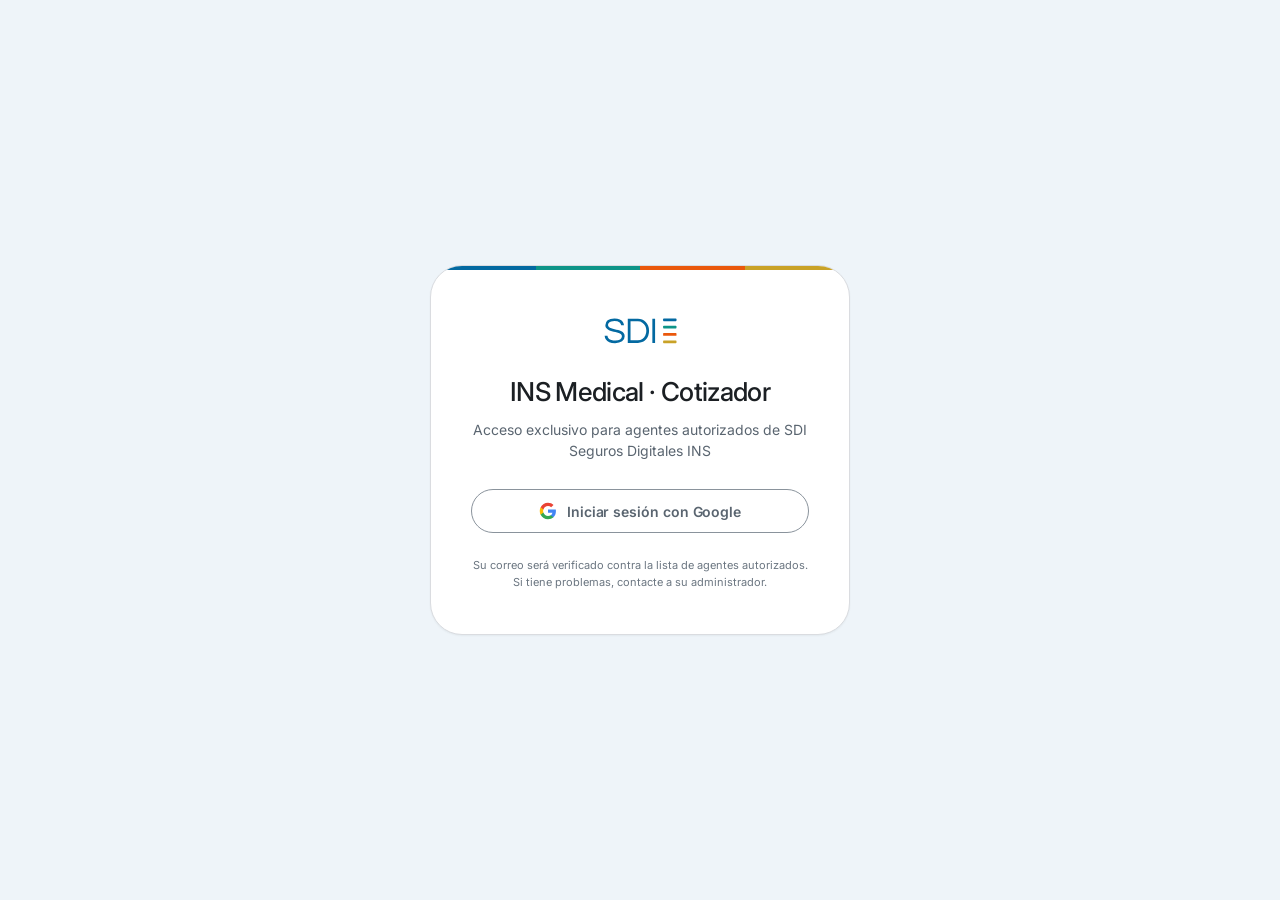
==== commit 8387f27a: "marca: SDI Seguros Digitales INS (leyenda del logo v1.4 y textos) Textos visibles a SDI Seguros Digi" ====
--- a/index.html
+++ b/index.html
@@ -3,8 +3,8 @@
 <head>
 <meta charset="UTF-8" />
 <meta name="viewport" content="width=device-width,initial-scale=1" />
-<meta name="description" content="Cotizador INS Medical — Seguros Digitales SDI. Cotización familiar de seguros de gastos médicos." />
-<title>INS Medical · Cotizador · Seguros Digitales</title>
+<meta name="description" content="Cotizador INS Medical — SDI Seguros Digitales INS. Cotización familiar de seguros de gastos médicos." />
+<title>INS Medical · Cotizador · SDI Seguros Digitales INS</title>
 <link rel="icon" type="image/svg+xml" href="favicon.svg" />
 <link rel="apple-touch-icon" href="favicon.svg" />
 <meta name="theme-color" content="#1E3A8A" />
@@ -1018,9 +1018,9 @@
 <div data-view="login">
   <div class="login-wrap">
     <div class="login-card">
-      <img class="ins-logo" src="img/sdi-logo-compacto.svg" alt="Seguros Digitales SDI" />
+      <img class="ins-logo" src="img/sdi-logo-compacto.svg" alt="SDI Seguros Digitales INS" />
       <h1>INS Medical · Cotizador</h1>
-      <div class="sub">Acceso exclusivo para agentes autorizados de Seguros Digitales SDI</div>
+      <div class="sub">Acceso exclusivo para agentes autorizados de SDI Seguros Digitales INS</div>
       <button class="gsi-btn" id="btn-login">
         <svg class="gsi-icon" viewBox="0 0 24 24" xmlns="http://www.w3.org/2000/svg">
           <path fill="#4285F4" d="M22.56 12.25c0-.78-.07-1.53-.2-2.25H12v4.26h5.92c-.26 1.37-1.04 2.53-2.21 3.31v2.77h3.57c2.08-1.92 3.28-4.74 3.28-8.09z"/>
@@ -1046,7 +1046,7 @@
     <div class="bloq-card">
       <div class="icon"></div>
       <h1>Acceso restringido</h1>
-      <p>Este cotizador está reservado para agentes autorizados de Seguros Digitales SDI.</p>
+      <p>Este cotizador está reservado para agentes autorizados de SDI Seguros Digitales INS.</p>
       <div class="ag-email" id="bloq-email">—</div>
       <p>Si cree que esto es un error, contacte al administrador.</p>
       <button class="btn-logout" id="btn-logout-bloq">Cerrar sesión</button>
@@ -1059,11 +1059,11 @@
 
   <header class="hdr">
     <div class="hdr-logo">
-      <img src="img/sdi-logo-compacto.svg" alt="Seguros Digitales SDI" class="hdr-ins-logo" />
+      <img src="img/sdi-logo-compacto.svg" alt="SDI Seguros Digitales INS" class="hdr-ins-logo" />
       <div class="hdr-sep"></div>
       <span class="hdr-prod">INS Medical <span>/ Cotizador</span></span>
     </div>
-    <div class="hdr-badge">Seguros Digitales SDI</div>
+    <div class="hdr-badge">SDI Seguros Digitales INS</div>
     <span class="hdr-user">Agente: <strong id="hdr-agent-email">—</strong></span>
     <button class="hdr-out" id="btn-new-hdr" style="background:rgba(255,255,255,.18);border-color:rgba(255,255,255,.32)">+ Nueva cotización</button>
     <button class="hdr-out" id="btn-logout">Cerrar sesión</button>
@@ -1258,12 +1258,16 @@
     </section>
 
     <footer class="sdi-foot-agente">
-      <img src="img/sdi-logo-compacto.svg" alt="Seguros Digitales SDI" />
-      <p class="l1">Un producto de <strong>SDI · Seguros Digitales</strong></p>
+      <img src="img/sdi-logo-compacto.svg" alt="SDI Seguros Digitales INS" />
+      <p class="l1">Un producto de <strong>SDI Seguros Digitales INS</strong></p>
       <p class="l2">© 2026 · Propiedad intelectual de <strong>Juan Carlos Hernández Vargas</strong></p>
       <details class="sdi-changelog">
-        <summary>Última actualización: 11 sep 2026 — cara nueva en toda la aplicación y en el correo de la cotización</summary>
+        <summary>Última actualización: 12 oct 2026 — la plataforma pasa a llamarse SDI Seguros Digitales INS</summary>
         <ul>
+          <li><strong>12 oct 2026</strong> — La plataforma pasa a llamarse <strong>SDI Seguros Digitales INS</strong>: el nombre nuevo va en la pestaña del navegador, en la pantalla de acceso, en los pies de la consola y de la página del cliente, y en los dos correos. El logo SDI no cambia.</li>
+          <li><strong>11 sep 2026</strong> — En el correo de la cotización, el botón "Ver mi cotización completa" pasa a ir justo debajo de las tarjetas de opciones.</li>
+          <li><strong>11 sep 2026</strong> — Corregido el nombre del remitente en los correos: con tilde salía como "HernÃƒÂ¡ndez" en la bandeja del cliente. Ahora el nombre viaja bien codificado. Lo mismo para los nombres de archivos adjuntos con tilde o ñ.</li>
+          <li><strong>11 sep 2026</strong> — El correo de póliza emitida también estrena la cara nueva: los pasos de uso del seguro con número, los contactos del INS en una sola caja y los derechos como texto. Los plazos, cláusulas, teléfonos y correos del INS dicen exactamente lo mismo que antes.</li>
           <li><strong>11 sep 2026</strong> — Cara nueva (línea clara SDI) en la consola, en la página del cliente y en el correo de la cotización: fondo blanco, más aire, botones en píldora y un solo color de acento. El correo presenta las opciones como tarjetas, con la propuesta marcada como "Opción a valorar" y el aporte de cada asegurado. Fuera los emojis de los botones. El pie lleva el logo SDI oficial. Las primas, los deducibles y las coberturas son exactamente los mismos.</li>
           <li><strong>11 sep 2026</strong> — Corregido el aviso legal del correo: decía que las primas no incluyen el IVA, cuando sí lo incluyen desde el inicio.</li>
           <li><strong>16 jul 2026</strong> — Respaldo del historial: exportar e importar un archivo JSON desde "Mis cotizaciones".</li>
@@ -2694,11 +2698,11 @@
     <div class="sdi-foot-wrap">
       <div class="sdi-foot">
         <div class="sdi-mark">
-          <span class="sdi-word">Seguros Digitales</span>
+          <span class="sdi-word">Seguros Digitales INS</span>
           <span class="sdi-bars"><i></i><i></i><i></i></span>
         </div>
         <p class="sdi-line sub">Agente ${escapeHtml(p.agente.nombre)} · Lic. SUGESE ${escapeHtml(p.agente.licencia || "08-1318")} · Cód. ${escapeHtml(p.agente.codigo || "—")} · ${escapeHtml(p.agente.whatsapp || "")} · ${escapeHtml(p.agente.email || "")}</p>
-        <p class="sdi-line">Un producto de <strong>SDI · Seguros Digitales</strong></p>
+        <p class="sdi-line">Un producto de <strong>SDI Seguros Digitales INS</strong></p>
         <p class="sdi-line sub">© 2026 · Propiedad intelectual de <strong>Juan Carlos Hernández Vargas</strong></p>
       </div>
     </div>
@@ -2866,7 +2870,7 @@
 
           <!-- titular -->
           <tr>
-            <td align="center" style="padding:40px 34px 6px;">
+            <td align="center" style="padding:40px 34px 36px;">
               <table cellpadding="0" cellspacing="0" border="0" role="presentation" align="center" style="margin:0 auto 20px;">
                 <tr><td bgcolor="#E9F5F0" style="background:#E9F5F0;border-radius:999px;padding:7px 15px;font-size:12px;font-weight:bold;color:#037D61;white-space:nowrap;">&bull;&nbsp; Cotizaci&oacute;n vigente ${escapeHtml(p.vigenciaDias)} d&iacute;as</td></tr>
               </table>
@@ -2876,17 +2880,7 @@
               </p>
             </td>
           </tr>
-          <tr>
-            <td align="center" style="padding:26px 34px 36px;">
-              <table cellpadding="0" cellspacing="0" border="0" role="presentation" align="center" style="margin:0 auto;">
-                <tr>
-                  <td bgcolor="#0369A1" style="background:#0369A1;border-radius:999px;">
-                    <a href="${escAttr(link)}" style="display:inline-block;padding:15px 32px;font-family:${F};font-size:15px;font-weight:bold;color:#ffffff;text-decoration:none;">Ver mi cotizaci&oacute;n completa &rarr;</a>
-                  </td>
-                </tr>
-              </table>
-            </td>
-          </tr>
+
 
           <!-- las opciones en tarjetas -->
           <tr>
@@ -2896,6 +2890,17 @@
               ${anchaHtml}
               ${paresHtml ? `<table width="100%" cellpadding="0" cellspacing="0" border="0" role="presentation">${paresHtml}</table>` : ""}
               <p style="margin:4px 0 0;font-size:11.5px;color:#6B7681;line-height:1.6;">En la cotizaci&oacute;n completa ver&aacute; las coberturas de cada plan lado a lado y el pago anual, semestral o trimestral.</p>
+            </td>
+          </tr>
+          <tr>
+            <td align="center" style="padding:28px 34px 6px;">
+              <table cellpadding="0" cellspacing="0" border="0" role="presentation" align="center" style="margin:0 auto;">
+                <tr>
+                  <td bgcolor="#0369A1" style="background:#0369A1;border-radius:999px;">
+                    <a href="${escAttr(link)}" style="display:inline-block;padding:15px 32px;font-family:${F};font-size:15px;font-weight:bold;color:#ffffff;text-decoration:none;">Ver mi cotizaci&oacute;n completa &rarr;</a>
+                  </td>
+                </tr>
+              </table>
             </td>
           </tr>
 
@@ -2926,10 +2931,10 @@
           <!-- pie -->
           <tr>
             <td bgcolor="#EEF4F9" style="background:#EEF4F9;padding:28px 26px 24px;text-align:center;border-radius:0 0 16px 16px;">
-              <img src="${EMAIL_IMG}/img/sdi-logo-color.png" alt="Seguros Digitales SDI" width="118" height="41" style="display:block;border:0;width:118px;height:41px;margin:0 auto 14px;" />
+              <img src="${EMAIL_IMG}/img/sdi-logo-color.png" alt="SDI Seguros Digitales INS" width="118" height="41" style="display:block;border:0;width:118px;height:41px;margin:0 auto 14px;" />
               <p style="margin:0;font-size:12.5px;color:#6B7681;">Agente ${escapeHtml(a.nombre)} &middot; Lic. SUGESE ${escapeHtml(a.licencia || "08-1318")} &middot; C&oacute;d. ${escapeHtml(a.codigo || "—")} &middot; ${escapeHtml(a.whatsapp || "")}${a.email ? " &middot; " + escapeHtml(a.email) : ""}</p>
               <p style="margin:12px 0 0;font-size:11px;color:#6B7681;line-height:1.6;">Cotizaci&oacute;n informativa basada en tarifas oficiales del INS vigentes a la fecha. Vigencia ${escapeHtml(p.vigenciaDias)} d&iacute;as. Las primas ya incluyen el IVA (2 %, Ley 9635). Producto registrado bajo norma SUGESE P16-35-A01-113.</p>
-              <p style="margin:12px 0 0;font-size:11.5px;color:#5A6570;">Un producto de <strong style="color:#1B1F23;">SDI &middot; Seguros Digitales</strong></p>
+              <p style="margin:12px 0 0;font-size:11.5px;color:#5A6570;">Un producto de <strong style="color:#1B1F23;">SDI Seguros Digitales INS</strong></p>
               <p style="margin:4px 0 0;font-size:11px;color:#6B7681;">&copy; 2026 &middot; Propiedad intelectual de <strong style="color:#5A6570;">Juan Carlos Hern&aacute;ndez Vargas</strong></p>
             </td>
           </tr>
@@ -3042,11 +3047,17 @@
   const segs = [`--${mixBoundary}`, altBlock];
   atts.forEach(a => {
     const safeName = String(a.name || "documento").replace(/[\r\n"]/g, "");
+    const safeType = String(a.type || "application/octet-stream").replace(/[\r\n;]/g, "");
+    // Nombre con tilde/ñ: RFC 2231 (filename*=UTF-8''…); ASCII puro va entre comillas como siempre
+    const nameParam = /^[\x20-\x7E]*$/.test(safeName)
+      ? `name="${safeName}"`
+      : `name*=UTF-8''${encodeURIComponent(safeName)}`;
+    const fileParam = nameParam.replace(/^name/, "filename");
     const data = (String(a.b64 || "").replace(/\s+/g, "").match(/.{1,76}/g) || []).join("\r\n");
     segs.push(`--${mixBoundary}`);
-    segs.push(`Content-Type: ${a.type || "application/octet-stream"}; name="${safeName}"`);
+    segs.push(`Content-Type: ${safeType}; ${nameParam}`);
     segs.push("Content-Transfer-Encoding: base64");
-    segs.push(`Content-Disposition: attachment; filename="${safeName}"`);
+    segs.push(`Content-Disposition: attachment; ${fileParam}`);
     segs.push("");
     segs.push(data);
   });
@@ -3058,7 +3069,8 @@
 
 function sendEmailViaGmail({ to, subject, html, attachments }, onSuccess, onError) {
   ensureGmailToken(() => {
-    const from = agenteActual ? `${agenteActual.nombre} <${agenteActual.email}>` : "Cotizador INS Medical";
+    // Encabezado From: el nombre va codificado (RFC 2047) — con tilde cruda el cliente veía "HernÃƒÂ¡ndez" (JC, 11 sep 2026)
+    const from = agenteActual ? `${_encodeRFC2047(agenteActual.nombre)} <${agenteActual.email}>` : "Cotizador INS Medical";
     const atts = (attachments || []).filter(a => a && a.b64);
     // El endpoint de subida (/upload/...) NO permite CORS desde el navegador → "Failed to fetch".
     // Usamos siempre el endpoint clásico: el adjunto viaja dentro del MIME (multipart/mixed) en `raw`.
@@ -3699,6 +3711,13 @@
   setTimeout(() => { const el = document.getElementById("pvm-numero"); if (el) el.focus(); }, 80);
 }
 
+// Correo de póliza emitida — línea clara (11 sep 2026). El TEXTO se transcribió
+// tal cual de la versión anterior (plazos, cláusulas, correos y teléfonos del INS,
+// Ley 8956): solo cambió la forma. Criterio de JC (Vital 360, 10 sep): las 4-5
+// modalidades pierden su color propio (número en círculo neutro); los contactos
+// se destacan por aislamiento (única caja de su zona), no por color; los
+// derechos van como texto abierto con su regla de 28×3. Tablas y estilos en
+// línea, sin webfonts; logos PNG con URL absoluta (EMAIL_IMG, img/ de este repo).
 function buildEmailPolizaVigenteMedical(st, polizaData) {
   const productoKey = polizaData.productoKey || polizaData.producto || "regional";
   const prod = PRODUCTOS[productoKey] || PRODUCTOS.regional;
@@ -3706,6 +3725,7 @@
   const esInternacional = (productoKey === "internacional" || productoKey === "grandes_deducibles");
   const agente = agenteActual || {};
   const _esc = s => escapeHtml(String(s || ""));
+  const F = _LC_F, M = _LC_M;
 
   const cli = (st && st.cliente) || {};
   const nombreCorto = (cli.nombre || "").split(/\s+/)[0] || "cliente";
@@ -3717,154 +3737,201 @@
     return `${parseInt(d,10)} de ${meses[parseInt(m,10)-1]} de ${y}`;
   })() : "—";
 
-  const headerGrad = productoKey === "grandes_deducibles"
-    ? "linear-gradient(135deg,#047857 0%,#065F46 100%)"
-    : productoKey === "regional"
-    ? "linear-gradient(135deg,#2E6FA8 0%,#1E4D7B 100%)"
-    : "linear-gradient(135deg,#2563EB 0%,#1E3A8A 100%)";
-
   const sumaDisplay = (productoKey === "regional") ? "USD 200,000" : "USD 2,000,000";
 
+  // Piezas
+  const regla = `<table cellpadding="0" cellspacing="0" border="0" role="presentation" style="margin:0 0 12px;"><tr><td bgcolor="#1E3A8A" style="background:#1E3A8A;width:28px;height:3px;font-size:0;line-height:0;">&nbsp;</td></tr></table>`;
+  const numero = n => `<table cellpadding="0" cellspacing="0" border="0" role="presentation"><tr><td width="28" height="28" align="center" valign="middle" bgcolor="#EEF4F9" style="background:#EEF4F9;border-radius:50%;width:28px;height:28px;font-size:13px;font-weight:bold;color:#1B1F23;">${n}</td></tr></table>`;
+  // Modalidad: número neutro + título + cuerpo + viñetas (texto transcrito)
+  const modalidad = (n, titulo, cuerpo, items, ultima, extra) => `
+  <table width="100%" cellpadding="0" cellspacing="0" border="0" role="presentation" style="${ultima ? "" : "border-bottom:1px solid #EDEFF2;"}margin:0 0 ${ultima ? "0" : "18px"};">
+    <tr>
+      <td width="40" valign="top" style="padding:0 12px 18px 0;">${numero(n)}</td>
+      <td valign="top" style="padding:0 0 18px;">
+        <p style="margin:4px 0 6px;font-size:14.5px;font-weight:bold;color:#1B1F23;line-height:1.3;">${titulo}</p>
+        <p style="margin:0 0 8px;font-size:13px;color:#5A6570;line-height:1.6;">${cuerpo}</p>
+        ${items ? `<ul style="margin:0;padding-left:18px;font-size:12.5px;color:#5A6570;line-height:1.9;">${items}</ul>` : ""}${extra || ""}
+      </td>
+    </tr>
+  </table>`;
+  // Una sola letra en la tarjeta (JC, 11 sep): el número y la fecha NO van en Courier New.
+  const dato = (k, v, mono, top) => `<tr><td style="color:#6B7681;padding:${top ? "8px" : "4px"} 14px 4px 0;font-size:13px;width:140px;vertical-align:top;">${k}</td><td style="padding:${top ? "8px" : "4px"} 0 4px;font-size:13px;color:#1B1F23;font-weight:bold;line-height:1.5;">${v}</td></tr>`;
+
+  const modalidades = [
+    modalidad(1, "Medicina Virtual &middot; Incluida en su p&oacute;liza",
+      `Consultas m&eacute;dicas virtuales 24/7 sin costo adicional. Descargue la <strong style="color:#1B1F23;">App INS 24/7</strong> (Android e iOS) o ingrese en <strong style="color:#1B1F23;">medicinavirtual.ins-cr.com</strong>`, ""),
+    modalidad(2, "Atenci&oacute;n m&eacute;dica inmediata &middot; Red de proveedores INS",
+      `Acuda directamente a cualquier hospital o cl&iacute;nica de la <strong style="color:#1B1F23;">Red de Proveedores del INS</strong>. El proveedor gestiona la atenci&oacute;n y la coordina con el INS. Si la cobertura es aprobada, usted primero cubre su <strong style="color:#1B1F23;">deducible anual</strong> (p.ej. $200); una vez superado ese monto, el seguro cubre los gastos y usted <strong style="color:#1B1F23;">paga &uacute;nicamente el coaseguro</strong>.`,
+      `<li>Identif&iacute;quese como asegurado INS Medical al llegar al proveedor.</li>
+      <li>Para verificar o localizar un proveedor de la red: <strong style="color:#1B1F23;">${INS_CONTACTOS.red_medica}</strong> (800-MEDICAL).</li>`),
+    modalidad(3, "Hospitalizaci&oacute;n o cirug&iacute;a electiva &middot; Pre-autorizaci&oacute;n obligatoria",
+      `El INS coordina el pago directamente con el hospital (red de proveedores).`,
+      `<li>Solicite la pre-autorizaci&oacute;n con al menos <strong style="color:#1B1F23;">${INS_CONTACTOS.preautorizacion_dias_habiles} d&iacute;as h&aacute;biles de anticipaci&oacute;n</strong> (Cl&aacute;usula XXIII).</li>
+      <li>Env&iacute;e a <strong style="color:#1B1F23;">${INS_CONTACTOS.autorizaciones_email}</strong>: formulario de pre-autorizaci&oacute;n + orden de hospitalizaci&oacute;n del m&eacute;dico tratante + ex&aacute;menes que la justifican.</li>
+      <li>Tambi&eacute;n puede llamar al <strong style="color:#1B1F23;">${INS_CONTACTOS.red_medica}</strong> (800-MEDICAL) para ubicar un proveedor en la red.</li>`),
+    modalidad(4, "Consultas ambulatorias y ex&aacute;menes &middot; Reembolso",
+      `Para consultas m&eacute;dicas, ex&aacute;menes y tratamientos ambulatorios, usted paga primero y luego solicita el reembolso. Tiene <strong style="color:#1B1F23;">${INS_CONTACTOS.plazo_reembolso_dias} d&iacute;as naturales desde el inicio del tratamiento</strong> para presentar el reclamo ante el INS (Cl&aacute;usula XXIV).`,
+      `<li>Guarde <strong style="color:#1B1F23;">todas las facturas electr&oacute;nicas canceladas</strong>, recetas m&eacute;dicas y resultados de ex&aacute;menes.</li>
+      <li>Llene el formulario <strong style="color:#1B1F23;">Solicitud de Beneficios</strong> y la <strong style="color:#1B1F23;">Autorizaci&oacute;n de Consulta de Expediente</strong>.</li>
+      <li>Env&iacute;e el expediente completo a: <strong style="color:#1B1F23;">clientescgsp@grupoins.com</strong></li>
+      <li>Para consultar el estado del reclamo: <strong style="color:#1B1F23;">${INS_CONTACTOS.consultas_email}</strong></li>`, !esInternacional)
+  ];
+  if (esInternacional) {
+    const tel = (k, v) => `<tr><td style="color:#6B7681;padding:2px 14px 2px 0;font-size:12px;">${k}</td><td style="font-family:${M};color:#1B1F23;font-weight:bold;font-size:12px;">${v}</td></tr>`;
+    modalidades.push(modalidad(5, `Emergencia fuera del pa&iacute;s &middot; Aviso en ${INS_CONTACTOS.plazo_emergencia_intl_horas} horas`,
+      `En caso de emergencia m&eacute;dica fuera de Costa Rica, notifique al INS o al Administrador de Servicios M&eacute;dicos <strong style="color:#1B1F23;">dentro de las ${INS_CONTACTOS.plazo_emergencia_intl_horas} horas siguientes</strong> a la emergencia (Cl&aacute;usula XXIII):`, "", true,
+      `<table cellpadding="0" cellspacing="0" border="0" role="presentation">
+          ${tel("USA (gratuito)", INS_CONTACTOS.asistencia_usa_gratis)}
+          ${tel("Espa&ntilde;a (gratuito)", INS_CONTACTOS.asistencia_esp_gratis)}
+          ${tel("USA / Am&eacute;ricas (directo)", INS_CONTACTOS.asistencia_directo_usa)}
+          ${tel("Europa / Mundo (directo)", INS_CONTACTOS.asistencia_directo_esp)}
+          ${tel("Email", INS_CONTACTOS.internacional_email)}
+        </table>`));
+  }
+
   return `<!DOCTYPE html>
-<html lang="es"><head><meta charset="UTF-8"><title>Su póliza INS Medical está vigente</title></head>
-<body style="margin:0;padding:0;background:#F1F5F9;font-family:'Plus Jakarta Sans',Helvetica,Arial,sans-serif;">
-<table width="100%" cellpadding="0" cellspacing="0" style="background:#F1F5F9;padding:20px 0;">
-<tr><td>
-<table width="600" cellpadding="0" cellspacing="0" align="center" style="max-width:600px;width:100%;background:#ffffff;border-radius:10px;overflow:hidden;box-shadow:0 2px 16px rgba(0,0,0,.08);">
-
-<!-- HEADER -->
-<tr><td style="background:${headerGrad};padding:32px 40px 28px;">
-  <table width="100%" cellpadding="0" cellspacing="0"><tr>
-    <td><img src="${LOGO_INS_URL}" alt="INS" height="32" style="height:32px;filter:brightness(0) invert(1);display:block;" /></td>
-    <td style="text-align:right;"><span style="font-size:11px;color:rgba(255,255,255,.7);font-family:'Courier New',Courier,monospace;">N.º ${_esc(polizaData.numero)}</span></td>
-  </tr></table>
-  <h1 style="margin:14px 0 4px;font-size:26px;font-weight:700;color:#ffffff;letter-spacing:-0.015em;line-height:1.15;">Su póliza está vigente</h1>
-  <p style="margin:0;font-size:13px;color:rgba(255,255,255,.85);">${_esc(prod.nombre)} · ${_esc(deducibleLabel)}</p>
-</td></tr>
-
-<!-- BODY -->
-<tr><td style="padding:32px 40px 0;">
-  <p style="margin:0 0 22px;font-size:14.5px;color:#1E293B;line-height:1.7;">Estimado(a) <strong>${_esc(nombreCorto)}</strong>, su póliza INS Medical quedó emitida y está vigente. A continuación los datos de su contrato y una guía de uso para cuando la necesite.</p>
-
-  <!-- TARJETA PÓLIZA -->
-  <table width="100%" cellpadding="0" cellspacing="0" style="background:#F8FAFC;border:1.5px solid #E2E8F0;border-radius:8px;margin-bottom:28px;">
-  <tr><td style="padding:20px 24px;">
-    <p style="margin:0 0 12px;font-size:10px;color:#64748B;letter-spacing:0.08em;text-transform:uppercase;font-weight:700;">Datos de su póliza</p>
-    <table cellpadding="0" cellspacing="0">
-      <tr><td style="color:#64748B;padding:3px 14px 3px 0;font-size:13px;width:140px;">N.º de póliza</td><td style="font-family:'Courier New',Courier,monospace;color:#0F172A;font-weight:700;font-size:14px;">${_esc(polizaData.numero)}</td></tr>
-      <tr><td style="color:#64748B;padding:3px 14px 3px 0;font-size:13px;">Producto</td><td style="color:#0F172A;font-size:13px;font-weight:600;">${_esc(prod.nombre)}</td></tr>
-      <tr><td style="color:#64748B;padding:3px 14px 3px 0;font-size:13px;">Deducible</td><td style="color:#0F172A;font-size:13px;">${_esc(deducibleLabel)}</td></tr>
-      <tr><td style="color:#64748B;padding:3px 14px 3px 0;font-size:13px;">Vigencia desde</td><td style="font-family:'Courier New',Courier,monospace;color:#0F172A;font-weight:600;font-size:13px;">${_esc(fechaDisplay)}</td></tr>
-      <tr><td style="color:#64748B;padding:3px 14px 3px 0;font-size:13px;">Suma asegurada</td><td style="color:#0F172A;font-size:13px;font-weight:600;">${sumaDisplay}</td></tr>
-      ${aseguradosList ? `<tr><td style="color:#64748B;padding:3px 14px 3px 0;font-size:13px;vertical-align:top;">Asegurados</td><td style="color:#0F172A;font-size:12px;line-height:1.6;">${_esc(aseguradosList)}</td></tr>` : ""}
-    </table>
-  </td></tr></table>
-
-  <h2 style="margin:0 0 16px;font-size:17px;font-weight:700;color:#0F172A;">¿Cómo usar su seguro INS Medical?</h2>
-
-  <!-- MODALIDAD 1: MEDICINA VIRTUAL -->
-  <table width="100%" cellpadding="0" cellspacing="0" style="background:#F0FDF4;border-left:4px solid #16A34A;border-radius:0 4px 4px 0;margin-bottom:12px;">
-  <tr><td style="padding:16px 20px;">
-    <p style="margin:0 0 4px;font-size:12px;font-weight:700;color:#15803D;text-transform:uppercase;letter-spacing:0.04em;">① Medicina Virtual · Incluida en su póliza</p>
-    <p style="margin:0 0 8px;font-size:13px;color:#166534;line-height:1.6;">Consultas médicas virtuales 24/7 sin costo adicional. Descargue la <strong>App INS 24/7</strong> (Android e iOS) o ingrese en <strong>medicinavirtual.ins-cr.com</strong></p>
-  </td></tr></table>
-
-  <!-- MODALIDAD 2: ATENCIÓN MÉDICA INMEDIATA -->
-  <table width="100%" cellpadding="0" cellspacing="0" style="background:#F0FDFA;border-left:4px solid #0D9488;border-radius:0 4px 4px 0;margin-bottom:12px;">
-  <tr><td style="padding:16px 20px;">
-    <p style="margin:0 0 4px;font-size:12px;font-weight:700;color:#0F766E;text-transform:uppercase;letter-spacing:0.04em;">② Atención médica inmediata · Red de proveedores INS</p>
-    <p style="margin:0 0 8px;font-size:13px;color:#134E4A;line-height:1.6;">Acuda directamente a cualquier hospital o clínica de la <strong>Red de Proveedores del INS</strong>. El proveedor gestiona la atención y la coordina con el INS. Si la cobertura es aprobada, usted primero cubre su <strong>deducible anual</strong> (p.ej. $200); una vez superado ese monto, el seguro cubre los gastos y usted <strong>paga únicamente el coaseguro</strong>.</p>
-    <ul style="margin:0;padding-left:18px;font-size:12.5px;color:#134E4A;line-height:1.9;">
-      <li>Identifíquese como asegurado INS Medical al llegar al proveedor.</li>
-      <li>Para verificar o localizar un proveedor de la red: <strong>${INS_CONTACTOS.red_medica}</strong> (800-MEDICAL).</li>
-    </ul>
-  </td></tr></table>
-
-  <!-- MODALIDAD 3: HOSPITALIZACIÓN ELECTIVA -->
-  <table width="100%" cellpadding="0" cellspacing="0" style="background:#EFF6FF;border-left:4px solid #2563EB;border-radius:0 4px 4px 0;margin-bottom:12px;">
-  <tr><td style="padding:16px 20px;">
-    <p style="margin:0 0 4px;font-size:12px;font-weight:700;color:#1D4ED8;text-transform:uppercase;letter-spacing:0.04em;">③ Hospitalización o cirugía electiva · Pre-autorización obligatoria</p>
-    <p style="margin:0 0 8px;font-size:13px;color:#1E3A8A;line-height:1.6;">El INS coordina el pago directamente con el hospital (red de proveedores).</p>
-    <ul style="margin:0;padding-left:18px;font-size:12.5px;color:#1E3A8A;line-height:1.9;">
-      <li>Solicite la pre-autorización con al menos <strong>${INS_CONTACTOS.preautorizacion_dias_habiles} días hábiles de anticipación</strong> (Cláusula XXIII).</li>
-      <li>Envíe a <strong>${INS_CONTACTOS.autorizaciones_email}</strong>: formulario de pre-autorización + orden de hospitalización del médico tratante + exámenes que la justifican.</li>
-      <li>También puede llamar al <strong>${INS_CONTACTOS.red_medica}</strong> (800-MEDICAL) para ubicar un proveedor en la red.</li>
-    </ul>
-  </td></tr></table>
-
-  <!-- MODALIDAD 4: AMBULATORIO / REEMBOLSO -->
-  <table width="100%" cellpadding="0" cellspacing="0" style="background:#FFF7ED;border-left:4px solid #EA580C;border-radius:0 4px 4px 0;margin-bottom:12px;">
-  <tr><td style="padding:16px 20px;">
-    <p style="margin:0 0 4px;font-size:12px;font-weight:700;color:#C2410C;text-transform:uppercase;letter-spacing:0.04em;">④ Consultas ambulatorias y exámenes · Reembolso</p>
-    <p style="margin:0 0 8px;font-size:13px;color:#9A3412;line-height:1.6;">Para consultas médicas, exámenes y tratamientos ambulatorios, usted paga primero y luego solicita el reembolso. Tiene <strong>${INS_CONTACTOS.plazo_reembolso_dias} días naturales desde el inicio del tratamiento</strong> para presentar el reclamo ante el INS (Cláusula XXIV).</p>
-    <ul style="margin:0;padding-left:18px;font-size:12.5px;color:#9A3412;line-height:1.9;">
-      <li>Guarde <strong>todas las facturas electrónicas canceladas</strong>, recetas médicas y resultados de exámenes.</li>
-      <li>Llene el formulario <strong>Solicitud de Beneficios</strong> y la <strong>Autorización de Consulta de Expediente</strong>.</li>
-      <li>Envíe el expediente completo a: <strong>clientescgsp@grupoins.com</strong></li>
-      <li>Para consultar el estado del reclamo: <strong>${INS_CONTACTOS.consultas_email}</strong></li>
-    </ul>
-  </td></tr></table>
-
-  ${esInternacional ? `<!-- MODALIDAD 5: EMERGENCIA INTERNACIONAL -->
-  <table width="100%" cellpadding="0" cellspacing="0" style="background:#F5F3FF;border-left:4px solid #7C3AED;border-radius:0 4px 4px 0;margin-bottom:12px;">
-  <tr><td style="padding:16px 20px;">
-    <p style="margin:0 0 4px;font-size:12px;font-weight:700;color:#6D28D9;text-transform:uppercase;letter-spacing:0.04em;">⑤ Emergencia fuera del país · Aviso en ${INS_CONTACTOS.plazo_emergencia_intl_horas} horas</p>
-    <p style="margin:0 0 8px;font-size:13px;color:#4C1D95;line-height:1.6;">En caso de emergencia médica fuera de Costa Rica, notifique al INS o al Administrador de Servicios Médicos <strong>dentro de las ${INS_CONTACTOS.plazo_emergencia_intl_horas} horas siguientes</strong> a la emergencia (Cláusula XXIII):</p>
-    <table cellpadding="0" cellspacing="0">
-      <tr><td style="color:#6B7280;padding:2px 14px 2px 0;font-size:12px;">USA (gratuito)</td><td style="font-family:'Courier New',Courier,monospace;color:#4C1D95;font-weight:600;font-size:12px;">${INS_CONTACTOS.asistencia_usa_gratis}</td></tr>
-      <tr><td style="color:#6B7280;padding:2px 14px 2px 0;font-size:12px;">España (gratuito)</td><td style="font-family:'Courier New',Courier,monospace;color:#4C1D95;font-weight:600;font-size:12px;">${INS_CONTACTOS.asistencia_esp_gratis}</td></tr>
-      <tr><td style="color:#6B7280;padding:2px 14px 2px 0;font-size:12px;">USA / Américas (directo)</td><td style="font-family:'Courier New',Courier,monospace;color:#4C1D95;font-weight:600;font-size:12px;">${INS_CONTACTOS.asistencia_directo_usa}</td></tr>
-      <tr><td style="color:#6B7280;padding:2px 14px 2px 0;font-size:12px;">Europa / Mundo (directo)</td><td style="font-family:'Courier New',Courier,monospace;color:#4C1D95;font-weight:600;font-size:12px;">${INS_CONTACTOS.asistencia_directo_esp}</td></tr>
-      <tr><td style="color:#6B7280;padding:2px 14px 2px 0;font-size:12px;">Email</td><td style="font-family:'Courier New',Courier,monospace;color:#4C1D95;font-weight:600;font-size:12px;">${INS_CONTACTOS.internacional_email}</td></tr>
-    </table>
-  </td></tr></table>` : ""}
-
-  <!-- CONTACTOS CLAVE -->
-  <table width="100%" cellpadding="0" cellspacing="0" style="background:#0F172A;border-radius:8px;margin-bottom:16px;">
-  <tr><td style="padding:20px 24px;">
-    <p style="margin:0 0 12px;font-size:10px;color:#94A3B8;letter-spacing:0.08em;text-transform:uppercase;font-weight:700;">Números y correos clave</p>
-    <table cellpadding="0" cellspacing="0">
-      <tr><td style="color:#94A3B8;padding:2px 16px 2px 0;font-size:12px;width:170px;">Tele-INS (800-TELEINS)</td><td style="font-family:'Courier New',Courier,monospace;color:#ffffff;font-weight:600;font-size:13px;">${INS_CONTACTOS.tele_ins}</td></tr>
-      <tr><td style="color:#94A3B8;padding:2px 16px 2px 0;font-size:12px;">Red Médica (800-MEDICAL)</td><td style="font-family:'Courier New',Courier,monospace;color:#ffffff;font-weight:600;font-size:13px;">${INS_CONTACTOS.red_medica}</td></tr>
-      <tr><td style="color:#94A3B8;padding:2px 16px 2px 0;font-size:12px;">Teléfono central INS</td><td style="font-family:'Courier New',Courier,monospace;color:#ffffff;font-weight:600;">${INS_CONTACTOS.linea_central}</td></tr>
-      <tr><td style="color:#94A3B8;padding:6px 16px 2px 0;font-size:12px;">Autorizaciones</td><td style="font-family:'Courier New',Courier,monospace;color:#ffffff;font-weight:600;padding-top:6px;">${INS_CONTACTOS.autorizaciones_email}</td></tr>
-      <tr><td style="color:#94A3B8;padding:2px 16px 2px 0;font-size:12px;">Consultas / reclamos</td><td style="font-family:'Courier New',Courier,monospace;color:#ffffff;font-weight:600;">${INS_CONTACTOS.consultas_email}</td></tr>
-    </table>
-  </td></tr></table>
-
-  <!-- DERECHOS -->
-  <table width="100%" cellpadding="0" cellspacing="0" style="background:#FFFBEB;border:1.5px solid #FCD34D;border-radius:8px;margin-bottom:28px;">
-  <tr><td style="padding:16px 20px;">
-    <p style="margin:0 0 8px;font-size:11px;font-weight:700;color:#92400E;text-transform:uppercase;letter-spacing:0.04em;">Sus derechos como asegurado</p>
-    <p style="margin:0;font-size:12.5px;color:#78350F;line-height:1.7;">El INS resuelve cada reclamo en máximo <strong>${INS_CONTACTOS.plazo_resolucion_dias} días naturales</strong> (Ley 8956, art. 16). Si su reclamo es declinado parcial o totalmente, tiene derecho a presentar <strong>recurso de revocatoria</strong> ante el departamento que dictó la resolución y, después, <strong>apelación</strong> al superior jerárquico.</p>
-  </td></tr></table>
-
-  <!-- FIRMA AGENTE -->
-  <table width="100%" cellpadding="0" cellspacing="0" style="margin-bottom:24px;">
-  <tr>
-    <td style="vertical-align:top;">
-      <p style="margin:0;font-size:13.5px;font-weight:700;color:#0F172A;">${_esc(agente.nombre || "Agente INS")}</p>
-      <p style="margin:2px 0 0;font-size:12px;color:#64748B;">Lic. SUGESE ${_esc(agente.licencia || "08-1318")} · Seguros Digitales SDI</p>
-      ${agente.whatsapp ? `<p style="margin:4px 0 0;font-size:12px;color:#16A34A;">📱 ${_esc(agente.whatsapp)}</p>` : ""}
-      ${agente.email ? `<p style="margin:2px 0 0;font-size:12px;color:#64748B;">${_esc(agente.email)}</p>` : ""}
-    </td>
-  </tr>
+<html lang="es">
+<head>
+<meta charset="UTF-8" />
+<meta name="viewport" content="width=device-width, initial-scale=1.0" />
+<title>Su póliza INS Medical está vigente</title>
+</head>
+<body style="margin:0;padding:0;background:#F4F7FA;font-family:${F};color:#1B1F23;-webkit-text-size-adjust:100%;">
+  <table width="100%" cellpadding="0" cellspacing="0" border="0" role="presentation" style="background:#F4F7FA;padding:26px 0;">
+    <tr>
+      <td align="center">
+        <table width="600" cellpadding="0" cellspacing="0" border="0" role="presentation" style="background:#ffffff;border:1px solid #DADCE0;border-radius:16px;max-width:600px;">
+
+          <!-- filete SDI + barra en dos niveles -->
+          <tr>
+            <td style="padding:0;border-radius:16px 16px 0 0;overflow:hidden;">
+              <table width="100%" cellpadding="0" cellspacing="0" border="0" role="presentation"><tr>
+                <td width="25%" bgcolor="#0369A1" style="background:#0369A1;height:4px;font-size:0;line-height:0;">&nbsp;</td>
+                <td width="25%" bgcolor="#0D9488" style="background:#0D9488;height:4px;font-size:0;line-height:0;">&nbsp;</td>
+                <td width="25%" bgcolor="#EA580C" style="background:#EA580C;height:4px;font-size:0;line-height:0;">&nbsp;</td>
+                <td width="25%" bgcolor="#C9A227" style="background:#C9A227;height:4px;font-size:0;line-height:0;">&nbsp;</td>
+              </tr></table>
+            </td>
+          </tr>
+          <tr>
+            <td style="padding:14px 26px;border-bottom:1px solid #EDEFF2;">
+              <table width="100%" cellpadding="0" cellspacing="0" border="0" role="presentation">
+                <tr>
+                  <td valign="middle"><img src="${EMAIL_IMG}/img/ins-logo-tinta.png" alt="Instituto Nacional de Seguros" width="120" height="28" style="display:block;border:0;width:120px;height:28px;" /></td>
+                  <td valign="middle" align="right" style="font-family:${M};font-size:11px;color:#6B7681;white-space:nowrap;">P&oacute;liza N.&ordm; ${_esc(polizaData.numero)}</td>
+                </tr>
+              </table>
+            </td>
+          </tr>
+          <tr>
+            <td style="padding:11px 26px;border-bottom:1px solid #EDEFF2;">
+              <table width="100%" cellpadding="0" cellspacing="0" border="0" role="presentation">
+                <tr>
+                  <td valign="middle" style="font-size:18px;font-weight:bold;color:#1B1F23;letter-spacing:-0.02em;">INS Medical</td>
+                  <td valign="middle" align="right" style="font-size:12px;color:#6B7681;">Seguro de gastos m&eacute;dicos &middot; INS Costa Rica</td>
+                </tr>
+              </table>
+            </td>
+          </tr>
+
+          <!-- titular -->
+          <tr>
+            <td align="center" style="padding:40px 34px 8px;">
+              <table cellpadding="0" cellspacing="0" border="0" role="presentation" align="center" style="margin:0 auto 20px;">
+                <tr><td bgcolor="#E9F5F0" style="background:#E9F5F0;border-radius:999px;padding:7px 15px;font-size:12px;font-weight:bold;color:#037D61;white-space:nowrap;">&bull;&nbsp; P&oacute;liza emitida y vigente</td></tr>
+              </table>
+              <h1 style="margin:0;font-size:30px;line-height:1.15;font-weight:bold;color:#1B1F23;letter-spacing:-0.02em;">Su p&oacute;liza est&aacute; vigente</h1>
+              <p style="margin:10px 0 0;font-size:13px;color:#6B7681;">${_esc(prod.nombre)} &middot; ${_esc(deducibleLabel)}</p>
+              <p style="margin:18px auto 0;font-size:14.5px;line-height:1.7;color:#5A6570;max-width:460px;">Estimado(a) <strong style="color:#1B1F23;">${_esc(nombreCorto)}</strong>, su p&oacute;liza INS Medical qued&oacute; emitida y est&aacute; vigente. A continuaci&oacute;n los datos de su contrato y una gu&iacute;a de uso para cuando la necesite.</p>
+            </td>
+          </tr>
+
+          <!-- tarjeta de la póliza: panel blanco sobre banda pálida -->
+          <tr>
+            <td bgcolor="#EEF4F9" style="background:#EEF4F9;padding:26px 22px;">
+              <table width="100%" cellpadding="0" cellspacing="0" border="0" role="presentation" style="background:#ffffff;border:1px solid #DADCE0;border-radius:20px;">
+                <tr>
+                  <td style="padding:22px 24px 18px;">
+                    <p style="margin:0 0 12px;font-size:12px;color:#6B7681;">Datos de su p&oacute;liza</p>
+                    <table cellpadding="0" cellspacing="0" border="0" role="presentation" width="100%">
+                      ${dato("N.&ordm; de p&oacute;liza", _esc(polizaData.numero), true)}
+                      ${dato("Producto", _esc(prod.nombre))}
+                      ${dato("Deducible", _esc(deducibleLabel))}
+                      ${dato("Vigencia desde", _esc(fechaDisplay), true)}
+                      ${dato("Suma asegurada", sumaDisplay)}
+                      ${aseguradosList ? dato("Asegurados", `<span style="font-weight:normal;color:#5A6570;font-size:12.5px;">${_esc(aseguradosList)}</span>`) : ""}
+                    </table>
+                  </td>
+                </tr>
+              </table>
+            </td>
+          </tr>
+
+          <!-- cómo usar el seguro: modalidades con número neutro -->
+          <tr>
+            <td style="padding:32px 34px 6px;">
+              ${regla}
+              <p style="margin:0 0 20px;font-size:20px;font-weight:bold;color:#1B1F23;letter-spacing:-0.02em;">&iquest;C&oacute;mo usar su seguro INS Medical?</p>
+              ${modalidades.join("")}
+            </td>
+          </tr>
+
+          <!-- contactos clave: la única caja de su zona, cifras en tinta -->
+          <tr>
+            <td style="padding:26px 34px 8px;">
+              <table width="100%" cellpadding="0" cellspacing="0" border="0" role="presentation" style="background:#ffffff;border:1px solid #DADCE0;border-radius:20px;">
+                <tr>
+                  <td style="padding:20px 24px 16px;">
+                    <p style="margin:0 0 12px;font-size:12px;color:#6B7681;">N&uacute;meros y correos clave</p>
+                    <table cellpadding="0" cellspacing="0" border="0" role="presentation" width="100%">
+                      <tr><td style="color:#6B7681;padding:3px 16px 3px 0;font-size:12.5px;width:190px;">Tele-INS (800-TELEINS)</td><td style="font-family:${M};color:#1B1F23;font-weight:bold;font-size:15px;">${INS_CONTACTOS.tele_ins}</td></tr>
+                      <tr><td style="color:#6B7681;padding:3px 16px 3px 0;font-size:12.5px;">Red M&eacute;dica (800-MEDICAL)</td><td style="font-family:${M};color:#1B1F23;font-weight:bold;font-size:15px;">${INS_CONTACTOS.red_medica}</td></tr>
+                      <tr><td style="color:#6B7681;padding:3px 16px 3px 0;font-size:12.5px;">Tel&eacute;fono central INS</td><td style="font-family:${M};color:#1B1F23;font-weight:bold;font-size:15px;">${INS_CONTACTOS.linea_central}</td></tr>
+                      <tr><td style="color:#6B7681;padding:10px 16px 3px 0;font-size:12.5px;">Autorizaciones</td><td style="font-family:${M};color:#1B1F23;font-weight:bold;font-size:13px;padding-top:10px;">${INS_CONTACTOS.autorizaciones_email}</td></tr>
+                      <tr><td style="color:#6B7681;padding:3px 16px 3px 0;font-size:12.5px;">Consultas / reclamos</td><td style="font-family:${M};color:#1B1F23;font-weight:bold;font-size:13px;">${INS_CONTACTOS.consultas_email}</td></tr>
+                    </table>
+                  </td>
+                </tr>
+              </table>
+            </td>
+          </tr>
+
+          <!-- derechos: texto abierto con su regla -->
+          <tr>
+            <td style="padding:28px 34px 8px;">
+              ${regla}
+              <p style="margin:0 0 10px;font-size:16px;font-weight:bold;color:#1B1F23;letter-spacing:-0.01em;">Sus derechos como asegurado</p>
+              <p style="margin:0;font-size:13px;color:#5A6570;line-height:1.7;">El INS resuelve cada reclamo en m&aacute;ximo <strong style="color:#1B1F23;">${INS_CONTACTOS.plazo_resolucion_dias} d&iacute;as naturales</strong> (Ley 8956, art. 16). Si su reclamo es declinado parcial o totalmente, tiene derecho a presentar <strong style="color:#1B1F23;">recurso de revocatoria</strong> ante el departamento que dict&oacute; la resoluci&oacute;n y, despu&eacute;s, <strong style="color:#1B1F23;">apelaci&oacute;n</strong> al superior jer&aacute;rquico.</p>
+            </td>
+          </tr>
+
+          <!-- cierre -->
+          <tr>
+            <td style="padding:28px 34px 34px;">
+              <p style="margin:0;font-size:14.5px;color:#1B1F23;font-weight:bold;">${_esc(agente.nombre || "Agente INS")}</p>
+              <p style="margin:3px 0 0;font-size:12.5px;color:#6B7681;">Lic. SUGESE ${_esc(agente.licencia || "08-1318")} &middot; SDI Seguros Digitales INS</p>
+              ${agente.whatsapp ? `<p style="margin:4px 0 0;font-size:12.5px;color:#6B7681;">WhatsApp ${_esc(agente.whatsapp)}</p>` : ""}
+              ${agente.email ? `<p style="margin:2px 0 0;font-size:12.5px;color:#6B7681;">${_esc(agente.email)}</p>` : ""}
+            </td>
+          </tr>
+
+          <!-- pie -->
+          <tr>
+            <td bgcolor="#EEF4F9" style="background:#EEF4F9;padding:28px 26px 24px;text-align:center;border-radius:0 0 16px 16px;">
+              <img src="${EMAIL_IMG}/img/sdi-logo-color.png" alt="SDI Seguros Digitales INS" width="118" height="41" style="display:block;border:0;width:118px;height:41px;margin:0 auto 14px;" />
+              <p style="margin:0;font-size:12.5px;color:#6B7681;">Lic. SUGESE ${_esc(agente.licencia || "08-1318")} &middot; C&oacute;d. ${_esc(agente.codigo || "110113")} &middot; INS Costa Rica</p>
+              <p style="margin:12px 0 0;font-size:11px;color:#6B7681;line-height:1.6;">Esta comunicaci&oacute;n es de car&aacute;cter informativo y se basa en las Condiciones Generales del seguro INS Medical (norma SUGESE P16-35-A01-113). La operaci&oacute;n de las coberturas se rige por dichas condiciones generales y por las condiciones particulares de su p&oacute;liza.</p>
+              <p style="margin:12px 0 0;font-size:11.5px;color:#5A6570;">Un producto de <strong style="color:#1B1F23;">SDI Seguros Digitales INS</strong></p>
+              <p style="margin:4px 0 0;font-size:11px;color:#6B7681;">&copy; 2026 &middot; Propiedad intelectual de <strong style="color:#5A6570;">Juan Carlos Hern&aacute;ndez Vargas</strong></p>
+            </td>
+          </tr>
+
+        </table>
+      </td>
+    </tr>
   </table>
-</td></tr>
-
-<!-- DISCLAIMER -->
-<tr><td style="padding:0 40px 16px;">
-  <p style="font-size:10.5px;color:#94A3B8;font-style:italic;line-height:1.55;margin:0;">Esta comunicación es de carácter informativo y se basa en las Condiciones Generales del seguro INS Medical (norma SUGESE P16-35-A01-113). La operación de las coberturas se rige por dichas condiciones generales y por las condiciones particulares de su póliza.</p>
-</td></tr>
-
-<!-- FOOTER SDI -->
-<tr><td style="background:#0F172A;padding:20px 40px;border-radius:0 0 10px 10px;">
-  <p style="margin:0;font-size:12px;color:#94A3B8;line-height:1.6;"><strong style="color:#E2E8F0;">Seguros Digitales SDI</strong> · Propiedad intelectual Juan Carlos Hernández<br>Lic. SUGESE ${_esc(agente.licencia || "08-1318")} · Cód. ${_esc(agente.codigo || "110113")} · INS Costa Rica</p>
-</td></tr>
-
-</table>
-</td></tr></table>
-</body></html>`;
+</body>
+</html>`;
 }
 
 /* ═══════════════════════════════════════════════════════════════
